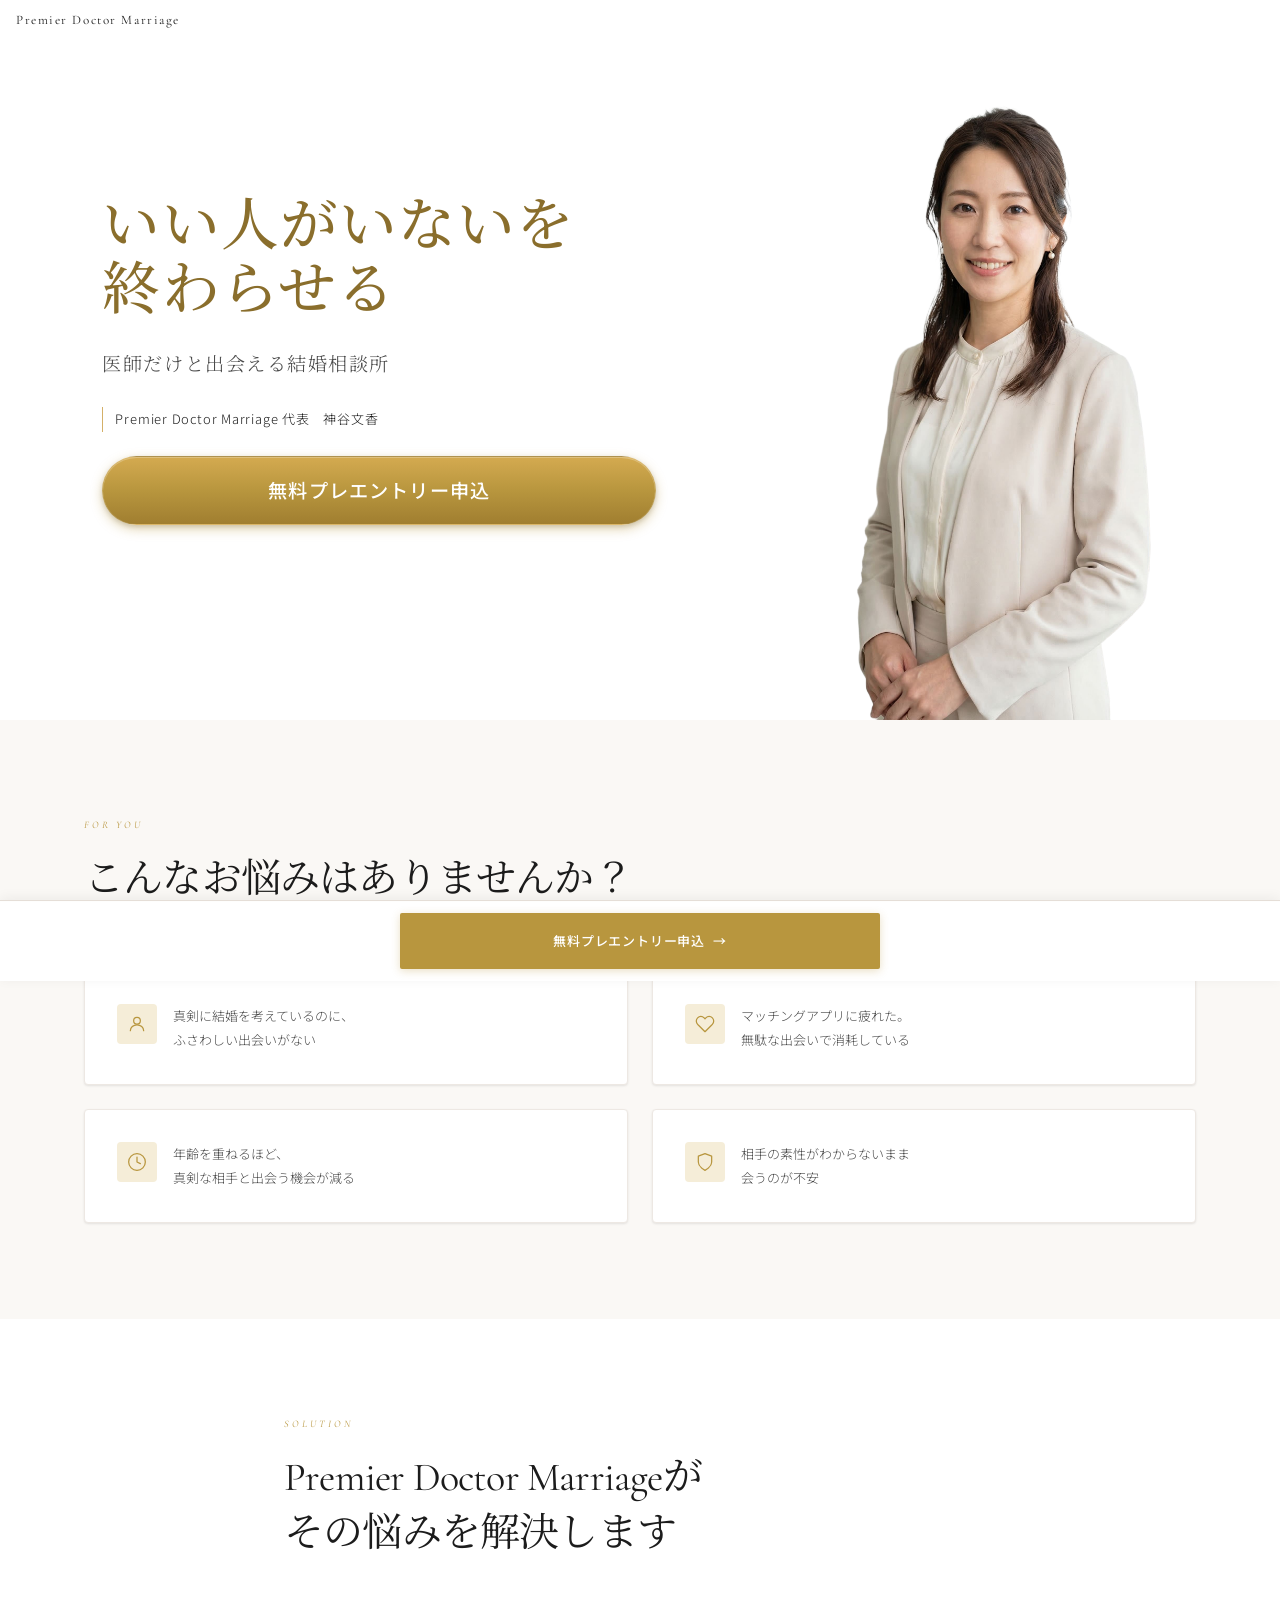
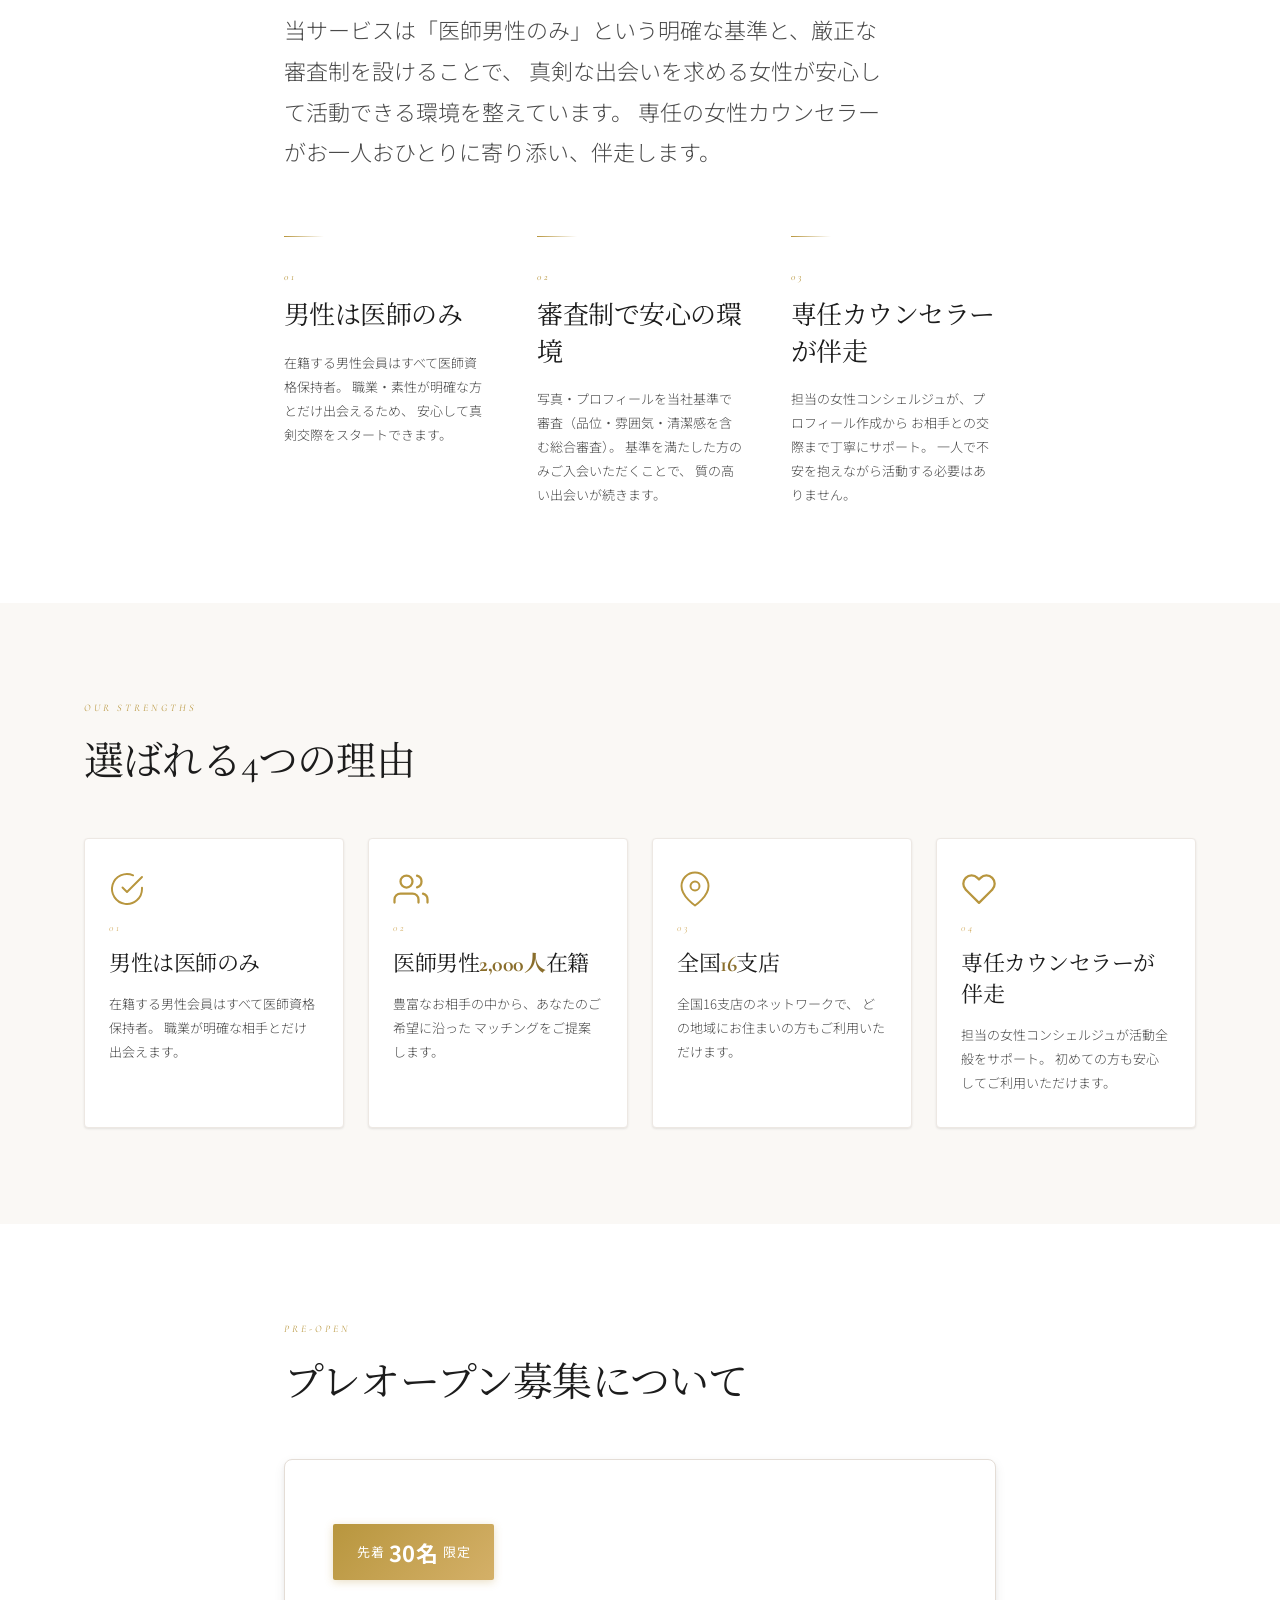
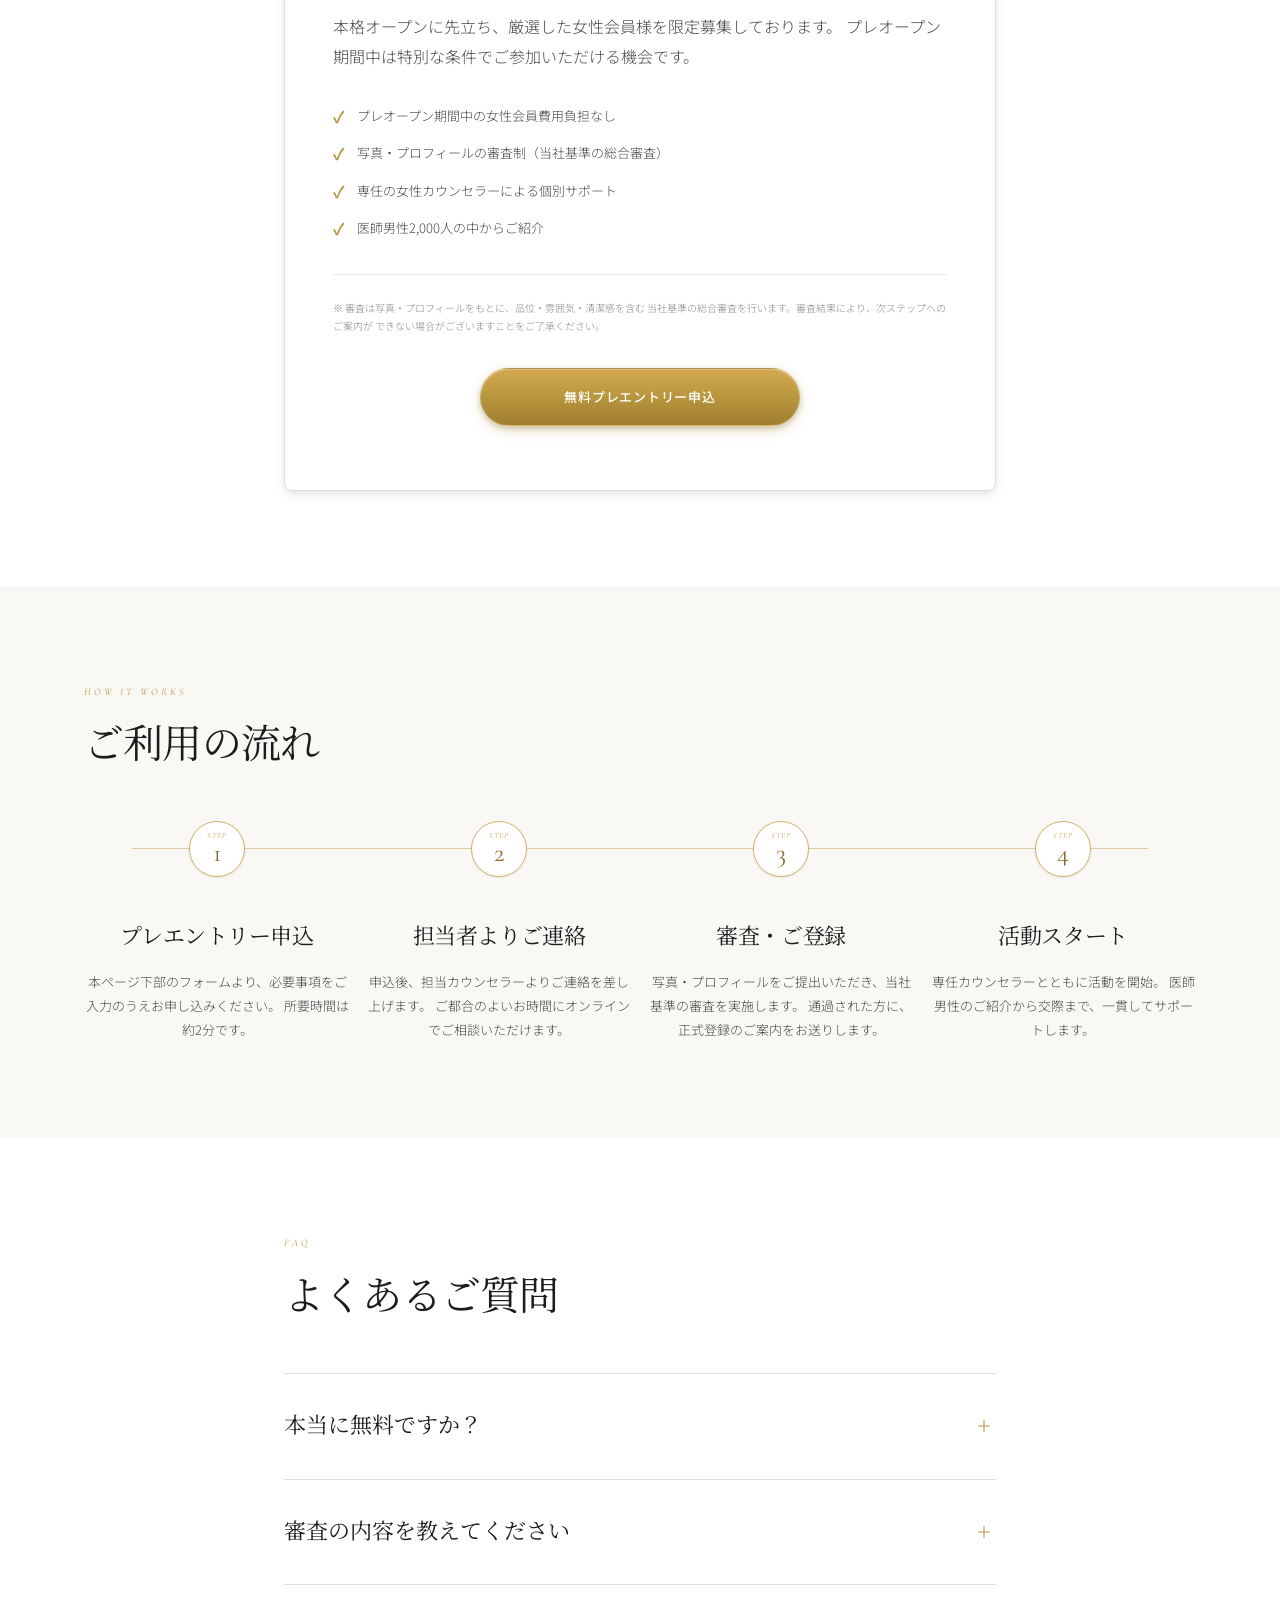
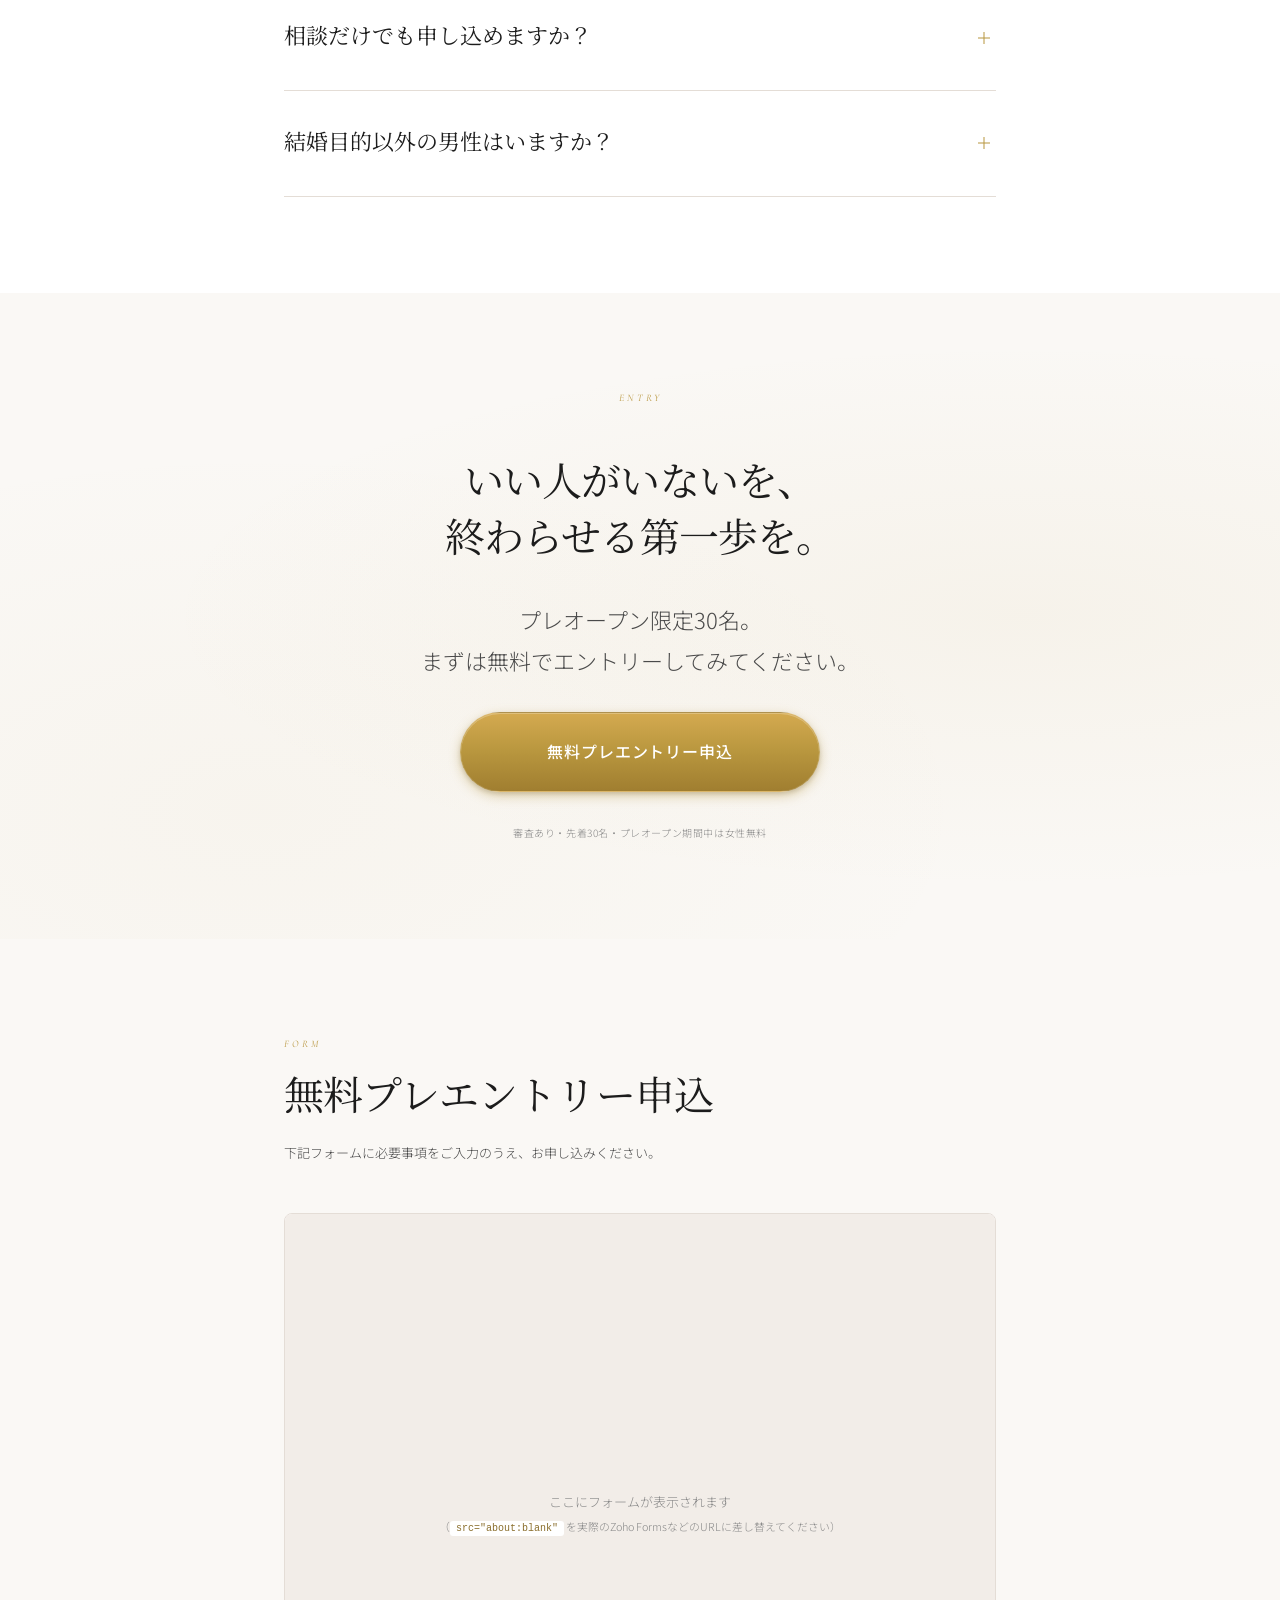
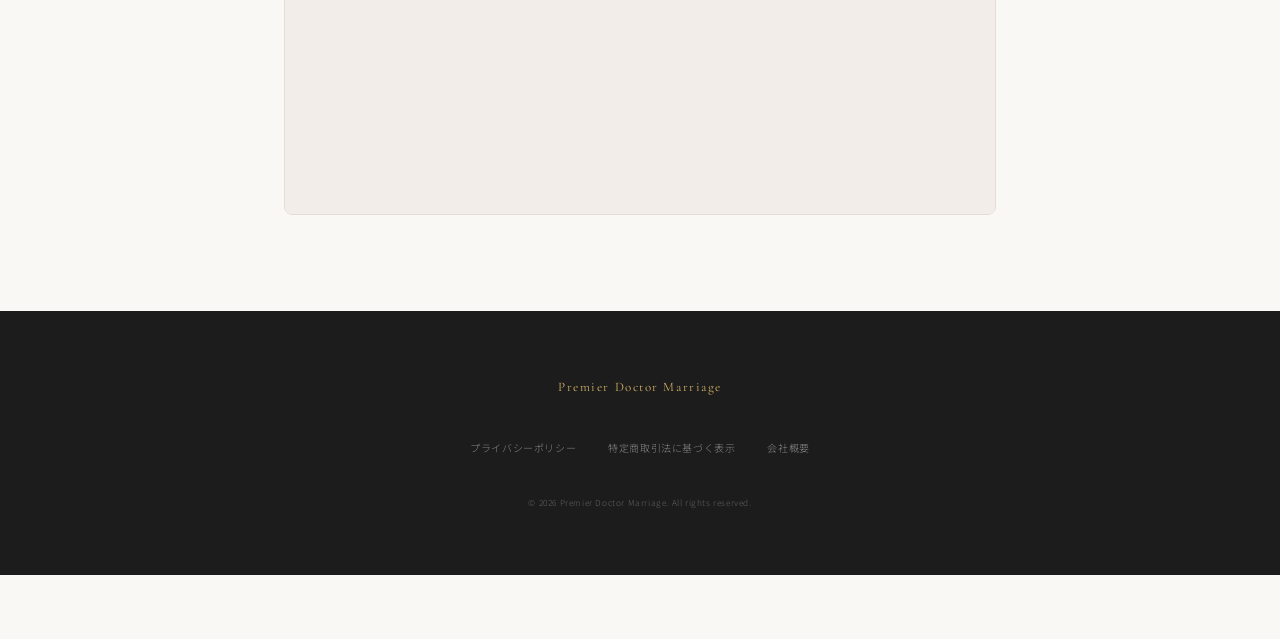
==== index.html @ 83707c7c "パターン1: FVモバイルファースト最適化済みデザイン - FV: 全画面写真+オーバーレイテキスト（スマホ1画面収まり） - 女性写真: 右寄せ60%配置 - 金バッジ画像: 左上絶対配置 - CT" ====
<!DOCTYPE html>
<html lang="ja">
<head>
  <meta charset="UTF-8">
  <meta name="viewport" content="width=device-width, initial-scale=1.0, viewport-fit=cover">

  <!-- ========================================
       SEO設定 ← タイトル・ディスクリプション修正箇所
       ======================================== -->
  <title>Premier Doctor Marriage｜医師だけと出会える結婚相談所 プレエントリー受付中</title>
  <meta name="description" content="医師男性2000人在籍。医師だけと出会える結婚相談所「Premier Doctor Marriage」プレオープン限定30名の女性プレエントリー受付中。専任女性カウンセラーが伴走。全国16支店対応。">
  <meta name="robots" content="index, follow">

  <!-- OGP設定 ← URLとOGP画像パスを本番環境に合わせて修正 -->
  <meta property="og:title" content="Premier Doctor Marriage｜医師だけと出会える結婚相談所">
  <meta property="og:description" content="医師男性2000人在籍。プレオープン限定30名の女性プレエントリー受付中。">
  <meta property="og:type" content="website">
  <meta property="og:image" content="assets/ogp.jpg">
  <!-- ↓ 本番URLに差し替え -->
  <meta property="og:url" content="https://example.com/">
  <meta property="og:site_name" content="Premier Doctor Marriage">
  <meta property="og:locale" content="ja_JP">
  <meta name="twitter:card" content="summary_large_image">

  <!-- ファビコン ← assets/favicon.ico に実ファイルを配置 -->
  <link rel="icon" href="assets/favicon.ico">

  <!-- Google Fonts（上品なセリフ＋読みやすいサンセリフ） -->
  <link rel="preconnect" href="https://fonts.googleapis.com">
  <link rel="preconnect" href="https://fonts.gstatic.com" crossorigin>
  <link href="https://fonts.googleapis.com/css2?family=Cormorant+Garamond:ital,wght@0,300;0,400;0,500;1,300;1,400&family=Noto+Sans+JP:wght@300;400;500&family=Noto+Serif+JP:wght@300;400;500&display=swap" rel="stylesheet">

  <link rel="stylesheet" href="styles.css">
</head>
<body>

  <!-- ========================================
       追従CTA（iOS セーフエリア対応）
       文言修正箇所：「無料プレエントリー申込」
       ======================================== -->
  <div class="sticky-cta" id="stickyCta" aria-hidden="true">
    <a href="#entry" class="sticky-cta__btn">
      無料プレエントリー申込
      <span class="sticky-cta__arrow" aria-hidden="true">→</span>
    </a>
  </div>


  <main id="main-content">

  <!-- ========================================
       1. FV（ファーストビュー）
       ishikon.net と同じ構造：全幅画像 + 絶対配置テキスト
       ======================================== -->
  <section class="fv" aria-label="ファーストビュー">

    <!-- ロゴ（FV左上・固定ヘッダー化しない）
         ロゴ画像がある場合は <img src="assets/logo.svg"> に差し替え -->
    <div class="fv__logo-wrap">
      <p class="fv__logo">Premier Doctor Marriage</p>
    </div>

    <!-- 全幅写真＋テキストオーバーレイ -->
    <figure class="fv__figure">

      <!-- 女性写真 ← assets/hero.png.png に配置済み
           object-position: center top で頭が切れないよう調整 -->
      <img
        src="assets/hero.png.png"
        alt="Premier Doctor Marriage代表 神谷文香"
        class="fv__photo"
        fetchpriority="high"
        loading="eager"
        width="1536"
        height="2752"
      >

      <!-- テキストオーバーレイ（右下配置・ishikon.net準拠）
           ← キャッチコピー・バッジ・代表名・CTAの修正箇所 -->
      <!-- 金バッジ（医師男性在籍数）— FV左上に配置 -->
      <div class="fv__badge-img-wrap">
        <img
          src="assets/goldbadge.png"
          alt="医師男性2000人在籍"
          class="fv__badge-img"
          width="200"
          height="200"
        >
      </div>

      <figcaption class="fv__caption">

        <!-- メインキャッチコピー（H1・ページに1つのみ）← 修正箇所 -->
        <h1 class="fv__headline">
          いい人がいないを<br>終わらせる
        </h1>

        <!-- サブコピー ← 修正箇所 -->
        <p class="fv__subhead">医師だけと出会える結婚相談所</p>

        <!-- 代表表記 ← 氏名・役職の修正箇所 -->
        <p class="fv__rep">
          Premier Doctor Marriage 代表&emsp;神谷文香
        </p>

        <!-- CTA ← テキスト修正箇所 -->
        <a href="#entry" class="btn btn--primary">
          無料プレエントリー申込
        </a>

      </figcaption>
    </figure>

    <!-- スクロールインジケーター -->
    <div class="fv__scroll-hint" aria-hidden="true">
      <span class="fv__scroll-line"></span>
      <span class="fv__scroll-label">scroll</span>
    </div>

  </section>


  <!-- ========================================
       2. お悩み共感
       ======================================== -->
  <section class="pain section" aria-labelledby="pain-title">
    <div class="container">

      <div class="section-label" aria-hidden="true">FOR YOU</div>
      <h2 class="section-title" id="pain-title">
        こんなお悩みは<br class="sp-br">ありませんか？
      </h2>

      <!-- お悩みリスト ← テキスト修正箇所 -->
      <ul class="pain__list" role="list">
        <li class="pain__item reveal-up">
          <span class="pain__icon" aria-hidden="true">
            <svg xmlns="http://www.w3.org/2000/svg" viewBox="0 0 24 24" fill="none" stroke="currentColor" stroke-width="1.5" stroke-linecap="round" stroke-linejoin="round"><circle cx="12" cy="8" r="4"/><path d="M4 20c0-4 3.6-7 8-7s8 3 8 7"/></svg>
          </span>
          <p class="pain__text">真剣に結婚を考えているのに、<br>ふさわしい出会いがない</p>
        </li>
        <li class="pain__item reveal-up" style="transition-delay:80ms">
          <span class="pain__icon" aria-hidden="true">
            <svg xmlns="http://www.w3.org/2000/svg" viewBox="0 0 24 24" fill="none" stroke="currentColor" stroke-width="1.5" stroke-linecap="round" stroke-linejoin="round"><path d="M20.84 4.61a5.5 5.5 0 0 0-7.78 0L12 5.67l-1.06-1.06a5.5 5.5 0 0 0-7.78 7.78l1.06 1.06L12 21.23l7.78-7.78 1.06-1.06a5.5 5.5 0 0 0 0-7.78z"/></svg>
          </span>
          <p class="pain__text">マッチングアプリに疲れた。<br>無駄な出会いで消耗している</p>
        </li>
        <li class="pain__item reveal-up" style="transition-delay:160ms">
          <span class="pain__icon" aria-hidden="true">
            <svg xmlns="http://www.w3.org/2000/svg" viewBox="0 0 24 24" fill="none" stroke="currentColor" stroke-width="1.5" stroke-linecap="round" stroke-linejoin="round"><circle cx="12" cy="12" r="10"/><polyline points="12 6 12 12 16 14"/></svg>
          </span>
          <p class="pain__text">年齢を重ねるほど、<br>真剣な相手と出会う機会が減る</p>
        </li>
        <li class="pain__item reveal-up" style="transition-delay:240ms">
          <span class="pain__icon" aria-hidden="true">
            <svg xmlns="http://www.w3.org/2000/svg" viewBox="0 0 24 24" fill="none" stroke="currentColor" stroke-width="1.5" stroke-linecap="round" stroke-linejoin="round"><path d="M12 22s8-4 8-10V5l-8-3-8 3v7c0 6 8 10 8 10z"/></svg>
          </span>
          <p class="pain__text">相手の素性がわからないまま<br>会うのが不安</p>
        </li>
      </ul>

    </div>
  </section>


  <!-- ========================================
       3. 解決（医師限定・審査制・専任で解決できる理由）
       ======================================== -->
  <section class="solution section section--white" aria-labelledby="solution-title">
    <div class="container container--narrow">

      <div class="section-label" aria-hidden="true">SOLUTION</div>
      <h2 class="section-title" id="solution-title">
        Premier Doctor Marriageが<br>その悩みを解決します
      </h2>
      <p class="section-lead">
        当サービスは「医師男性のみ」という明確な基準と、厳正な審査制を設けることで、
        真剣な出会いを求める女性が安心して活動できる環境を整えています。
        専任の女性カウンセラーがお一人おひとりに寄り添い、伴走します。
      </p>

      <!-- 解決ポイント3つ ← テキスト修正箇所 -->
      <div class="solution__points">

        <div class="solution__point reveal-up">
          <div class="solution__point-num" aria-hidden="true">01</div>
          <h3 class="solution__point-title">男性は医師のみ</h3>
          <p class="solution__point-body">
            在籍する男性会員はすべて医師資格保持者。
            職業・素性が明確な方とだけ出会えるため、
            安心して真剣交際をスタートできます。
          </p>
        </div>

        <div class="solution__point reveal-up" style="transition-delay:100ms">
          <div class="solution__point-num" aria-hidden="true">02</div>
          <h3 class="solution__point-title">審査制で安心の環境</h3>
          <p class="solution__point-body">
            写真・プロフィールを当社基準で審査（品位・雰囲気・清潔感を含む総合審査）。
            基準を満たした方のみご入会いただくことで、
            質の高い出会いが続きます。
          </p>
        </div>

        <div class="solution__point reveal-up" style="transition-delay:200ms">
          <div class="solution__point-num" aria-hidden="true">03</div>
          <h3 class="solution__point-title">専任カウンセラーが伴走</h3>
          <p class="solution__point-body">
            担当の女性コンシェルジュが、プロフィール作成から
            お相手との交際まで丁寧にサポート。
            一人で不安を抱えながら活動する必要はありません。
          </p>
        </div>

      </div>
    </div>
  </section>


  <!-- ========================================
       4. 強み（4つ）
       ======================================== -->
  <section class="strengths section" aria-labelledby="strengths-title">
    <div class="container">

      <div class="section-label" aria-hidden="true">OUR STRENGTHS</div>
      <h2 class="section-title" id="strengths-title">選ばれる4つの理由</h2>

      <!-- 強みカードグリッド ← 数値・テキスト修正箇所 -->
      <div class="strengths__grid stagger-group">

        <article class="strength-card stagger-child">
          <div class="strength-card__icon" aria-hidden="true">
            <svg xmlns="http://www.w3.org/2000/svg" viewBox="0 0 24 24" fill="none" stroke="currentColor" stroke-width="1.3" stroke-linecap="round" stroke-linejoin="round"><path d="M22 11.08V12a10 10 0 1 1-5.93-9.14"/><polyline points="22 4 12 14.01 9 11.01"/></svg>
          </div>
          <div class="strength-card__num" aria-hidden="true">01</div>
          <h3 class="strength-card__title">男性は医師のみ</h3>
          <p class="strength-card__body">
            在籍する男性会員はすべて医師資格保持者。
            職業が明確な相手とだけ出会えます。
          </p>
        </article>

        <article class="strength-card stagger-child">
          <div class="strength-card__icon" aria-hidden="true">
            <svg xmlns="http://www.w3.org/2000/svg" viewBox="0 0 24 24" fill="none" stroke="currentColor" stroke-width="1.5" stroke-linecap="round" stroke-linejoin="round"><path d="M17 21v-2a4 4 0 0 0-4-4H5a4 4 0 0 0-4 4v2"/><circle cx="9" cy="7" r="4"/><path d="M23 21v-2a4 4 0 0 0-3-3.87"/><path d="M16 3.13a4 4 0 0 1 0 7.75"/></svg>
          </div>
          <!-- ↓ 在籍数の修正箇所 -->
          <div class="strength-card__num" aria-hidden="true">02</div>
          <h3 class="strength-card__title">医師男性<strong>2,000人</strong>在籍</h3>
          <p class="strength-card__body">
            豊富なお相手の中から、あなたのご希望に沿った
            マッチングをご提案します。
          </p>
        </article>

        <article class="strength-card stagger-child">
          <div class="strength-card__icon" aria-hidden="true">
            <svg xmlns="http://www.w3.org/2000/svg" viewBox="0 0 24 24" fill="none" stroke="currentColor" stroke-width="1.3" stroke-linecap="round" stroke-linejoin="round"><path d="M21 10c0 7-9 13-9 13s-9-6-9-13a9 9 0 0 1 18 0z"/><circle cx="12" cy="10" r="3"/></svg>
          </div>
          <!-- ↓ 支店数の修正箇所 -->
          <div class="strength-card__num" aria-hidden="true">03</div>
          <h3 class="strength-card__title">全国<strong>16</strong>支店</h3>
          <p class="strength-card__body">
            全国16支店のネットワークで、
            どの地域にお住まいの方もご利用いただけます。
          </p>
        </article>

        <article class="strength-card stagger-child">
          <div class="strength-card__icon" aria-hidden="true">
            <svg xmlns="http://www.w3.org/2000/svg" viewBox="0 0 24 24" fill="none" stroke="currentColor" stroke-width="1.5" stroke-linecap="round" stroke-linejoin="round"><path d="M20.84 4.61a5.5 5.5 0 0 0-7.78 0L12 5.67l-1.06-1.06a5.5 5.5 0 0 0-7.78 7.78l1.06 1.06L12 21.23l7.78-7.78 1.06-1.06a5.5 5.5 0 0 0 0-7.78z"/></svg>
          </div>
          <div class="strength-card__num" aria-hidden="true">04</div>
          <h3 class="strength-card__title">専任カウンセラーが伴走</h3>
          <p class="strength-card__body">
            担当の女性コンシェルジュが活動全般をサポート。
            初めての方も安心してご利用いただけます。
          </p>
        </article>

      </div>
    </div>
  </section>


  <!-- ========================================
       5. プレオープン募集
       ======================================== -->
  <section class="preopen section section--white" aria-labelledby="preopen-title">
    <div class="container container--narrow">

      <div class="section-label" aria-hidden="true">PRE-OPEN</div>
      <h2 class="section-title" id="preopen-title">
        プレオープン募集について
      </h2>

      <!-- 募集カード ← 定員・審査説明の修正箇所 -->
      <div class="preopen__card">

        <div class="preopen__badge" aria-label="先着30名限定">
          先着 <strong>30名</strong> 限定
        </div>

        <p class="preopen__lead">
          本格オープンに先立ち、厳選した女性会員様を限定募集しております。
          プレオープン期間中は特別な条件でご参加いただける機会です。
        </p>

        <ul class="preopen__points" role="list">
          <li class="preopen__point">
            <span class="preopen__check" aria-hidden="true">✓</span>
            <span>プレオープン期間中の女性会員費用負担なし</span>
          </li>
          <li class="preopen__point">
            <span class="preopen__check" aria-hidden="true">✓</span>
            <span>写真・プロフィールの審査制（当社基準の総合審査）</span>
          </li>
          <li class="preopen__point">
            <span class="preopen__check" aria-hidden="true">✓</span>
            <span>専任の女性カウンセラーによる個別サポート</span>
          </li>
          <li class="preopen__point">
            <span class="preopen__check" aria-hidden="true">✓</span>
            <span>医師男性2,000人の中からご紹介</span>
          </li>
        </ul>

        <p class="preopen__note">
          ※ 審査は写真・プロフィールをもとに、品位・雰囲気・清潔感を含む
          当社基準の総合審査を行います。審査結果により、次ステップへのご案内が
          できない場合がございますことをご了承ください。
        </p>

        <!-- CTA ← CTAテキスト修正箇所 -->
        <a href="#entry" class="btn btn--primary btn--center">
          無料プレエントリー申込
        </a>

      </div>
    </div>
  </section>


  <!-- ========================================
       6. ご利用の流れ
       ======================================== -->
  <section class="flow section" aria-labelledby="flow-title">
    <div class="container">

      <div class="section-label" aria-hidden="true">HOW IT WORKS</div>
      <h2 class="section-title" id="flow-title">ご利用の流れ</h2>

      <!-- ステップリスト ← ステップ内容の修正箇所 -->
      <ol class="flow__list" role="list">

        <li class="flow__step reveal-up">
          <div class="flow__step-num" aria-label="ステップ1">
            <span aria-hidden="true">STEP</span>
            <strong>1</strong>
          </div>
          <div class="flow__step-body">
            <h3 class="flow__step-title">プレエントリー申込</h3>
            <p class="flow__step-text">
              本ページ下部のフォームより、必要事項をご入力のうえお申し込みください。
              所要時間は約2分です。
            </p>
          </div>
        </li>

        <li class="flow__step reveal-up" style="transition-delay:80ms">
          <div class="flow__step-num" aria-label="ステップ2">
            <span aria-hidden="true">STEP</span>
            <strong>2</strong>
          </div>
          <div class="flow__step-body">
            <h3 class="flow__step-title">担当者よりご連絡</h3>
            <p class="flow__step-text">
              申込後、担当カウンセラーよりご連絡を差し上げます。
              ご都合のよいお時間にオンラインでご相談いただけます。
            </p>
          </div>
        </li>

        <li class="flow__step reveal-up" style="transition-delay:160ms">
          <div class="flow__step-num" aria-label="ステップ3">
            <span aria-hidden="true">STEP</span>
            <strong>3</strong>
          </div>
          <div class="flow__step-body">
            <h3 class="flow__step-title">審査・ご登録</h3>
            <p class="flow__step-text">
              写真・プロフィールをご提出いただき、当社基準の審査を実施します。
              通過された方に、正式登録のご案内をお送りします。
            </p>
          </div>
        </li>

        <li class="flow__step reveal-up" style="transition-delay:240ms">
          <div class="flow__step-num" aria-label="ステップ4">
            <span aria-hidden="true">STEP</span>
            <strong>4</strong>
          </div>
          <div class="flow__step-body">
            <h3 class="flow__step-title">活動スタート</h3>
            <p class="flow__step-text">
              専任カウンセラーとともに活動を開始。
              医師男性のご紹介から交際まで、一貫してサポートします。
            </p>
          </div>
        </li>

      </ol>
    </div>
  </section>


  <!-- ========================================
       7. Q&A（details/summary で JS 不要）
       ======================================== -->
  <section class="faq section section--white" aria-labelledby="faq-title">
    <div class="container container--narrow">

      <div class="section-label" aria-hidden="true">FAQ</div>
      <h2 class="section-title" id="faq-title">よくあるご質問</h2>

      <!-- FAQ アコーディオン ← 質問・回答の修正箇所 -->
      <div class="faq__list" role="list">

        <details class="faq__item" role="listitem">
          <summary class="faq__question">
            <span>本当に無料ですか？</span>
            <span class="faq__icon" aria-hidden="true"></span>
          </summary>
          <div class="faq__answer">
            <p>
              プレオープン期間中は、女性会員様の費用負担はございません。
              安心してプレエントリーをお申し込みください。
              ※ 本格オープン後の費用については、登録時に改めてご案内いたします。
            </p>
          </div>
        </details>

        <details class="faq__item" role="listitem">
          <summary class="faq__question">
            <span>審査の内容を教えてください</span>
            <span class="faq__icon" aria-hidden="true"></span>
          </summary>
          <div class="faq__answer">
            <p>
              写真・プロフィールをご提出いただき、品位・雰囲気・清潔感を含む
              当社独自の総合基準にて審査を行います。
              審査通過の方には、次ステップ（正式登録）のご案内をお送りします。
              結果については個別にご連絡いたします。
            </p>
          </div>
        </details>

        <details class="faq__item" role="listitem">
          <summary class="faq__question">
            <span>相談だけでも申し込めますか？</span>
            <span class="faq__icon" aria-hidden="true"></span>
          </summary>
          <div class="faq__answer">
            <p>
              はい、もちろんです。まずはお気軽にプレエントリーフォームよりお問い合わせください。
              担当カウンセラーが丁寧にご説明いたします。
              ご入会を強制することは一切ありません。
            </p>
          </div>
        </details>

        <details class="faq__item" role="listitem">
          <summary class="faq__question">
            <span>結婚目的以外の男性はいますか？</span>
            <span class="faq__icon" aria-hidden="true"></span>
          </summary>
          <div class="faq__answer">
            <p>
              ご入会時に結婚の意思確認を行っております。
              また当社の利用規約に反する行動が確認された場合は、
              速やかに適切な対応を行う体制を整えております。
              安心してご利用いただける環境づくりを最優先にしております。
            </p>
          </div>
        </details>

      </div>
    </div>
  </section>


  <!-- ========================================
       8. CTA セクション（フォーム直前）
       ======================================== -->
  <section class="cta-section section" aria-labelledby="cta-title">
    <div class="container container--narrow">
      <div class="cta-section__inner">

        <div class="section-label" aria-hidden="true">ENTRY</div>
        <h2 class="section-title cta-section__title" id="cta-title">
          いい人がいないを、<br>終わらせる第一歩を。
        </h2>
        <!-- ↓ ミクロコピー修正箇所 -->
        <p class="cta-section__body">
          プレオープン限定30名。<br>
          まずは無料でエントリーしてみてください。
        </p>

        <!-- CTA ← CTAテキスト修正箇所 -->
        <a href="#entry" class="btn btn--primary btn--large">
          無料プレエントリー申込
        </a>

        <p class="cta-section__note">審査あり・先着30名・プレオープン期間中は女性無料</p>

      </div>
    </div>
  </section>


  <!-- ========================================
       9. フォームセクション（#entry）
       iframe埋め込み枠 ← フォームURLを差し替え
       ======================================== -->
  <section id="entry" class="form-section section section--cream" aria-labelledby="form-title">
    <div class="container container--narrow">

      <div class="section-label" aria-hidden="true">FORM</div>
      <h2 class="section-title" id="form-title">無料プレエントリー申込</h2>
      <p class="form-section__lead">
        下記フォームに必要事項をご入力のうえ、お申し込みください。
      </p>

      <!-- ↓ フォームiframe埋め込み枠
           src を Zoho Forms 等の実際のiframe URLに差し替え
           例: src="https://forms.zohopublic.com/xxx/form/xxx/formperma/xxx"
           height はフォームの内容に応じて調整 -->
      <div class="form-section__iframe-wrap">
        <iframe
          src="about:blank"
          title="プレエントリーフォーム"
          class="form-section__iframe"
          width="100%"
          height="600"
          frameborder="0"
          loading="lazy"
          aria-label="プレエントリー申込フォーム"
        >
          <p>フォームを表示できません。<a href="TBD" target="_blank" rel="noopener">こちら</a>からお申し込みください。</p>
        </iframe>

        <!-- ↓ フォームURL設定前のプレースホルダー。iframe差し替え後に削除 -->
        <div class="form-placeholder" aria-hidden="true">
          <p class="form-placeholder__text">
            ここにフォームが表示されます<br>
            <small>（<code>src="about:blank"</code> を実際のZoho FormsなどのURLに差し替えてください）</small>
          </p>
        </div>
      </div>

    </div>
  </section>


  <!-- ========================================
       10. フッター（リンク3つのみ）
       ← URLはプレースホルダー、本番環境に合わせて差し替え
       ======================================== -->
  <footer class="footer" role="contentinfo">
    <div class="container">

      <p class="footer__logo">Premier Doctor Marriage</p>

      <nav class="footer__nav" aria-label="フッターナビゲーション">
        <ul class="footer__nav-list" role="list">
          <!-- ↓ 各URLを本番URLに差し替え -->
          <li><a href="/privacy" class="footer__link">プライバシーポリシー</a></li>
          <li><a href="/tokushoho" class="footer__link">特定商取引法に基づく表示</a></li>
          <li><a href="/company" class="footer__link">会社概要</a></li>
        </ul>
      </nav>

      <p class="footer__copy">
        <small>&copy; <span id="currentYear"></span> Premier Doctor Marriage. All rights reserved.</small>
      </p>

    </div>
  </footer>


  </main><!-- /#main-content -->

  <script src="script.js"></script>
</body>
</html>
---- styles.css ----
/* ================================================================
   Premier Doctor Marriage — スタイルシート
   デザイン方針: 白基調・上品なセリフ見出し・ゴールドアクセント
   ベース参考: ishikon.net トンマナ

   修正・カスタマイズ箇所は各セクションのコメントを参照
   ================================================================ */

/* ----------------------------------------------------------------
   1. デザイントークン（色・余白・タイポ・シャドウ）
   ---------------------------------------------------------------- */
:root {
  /* カラー ← ブランドカラー修正箇所 */
  --color-white:       #ffffff;
  --color-cream:       #FAF8F5;
  --color-warm-gray:   #F2EDE8;
  --color-border:      #E4DDD6;
  --color-border-light:#EDE8E3;
  --color-text:        #1C1C1C;
  --color-text-mid:    #4A4A4A;
  --color-text-light:  #888888;
  --color-gold:        #B8963E;
  --color-gold-light:  #D4B068;
  --color-gold-pale:   #F5EDD8;
  --color-gold-dark:   #8A6E2C;

  /* セマンティックエイリアス */
  --bg-page:           var(--color-cream);
  --bg-white:          var(--color-white);
  --bg-section-alt:    var(--color-warm-gray);
  --text-primary:      var(--color-text);
  --text-secondary:    var(--color-text-mid);
  --text-muted:        var(--color-text-light);
  --accent:            var(--color-gold);
  --accent-light:      var(--color-gold-light);
  --accent-pale:       var(--color-gold-pale);

  /* 8ptグリッドスペーシング */
  --space-1:  4px;
  --space-2:  8px;
  --space-3:  12px;
  --space-4:  16px;
  --space-5:  24px;
  --space-6:  32px;
  --space-7:  48px;
  --space-8:  64px;
  --space-9:  96px;
  --space-10: 128px;

  /* タイポグラフィ */
  --font-serif: 'Cormorant Garamond', 'Noto Serif JP', 'Hiragino Mincho ProN', Georgia, serif;
  --font-sans:  'Noto Sans JP', 'Hiragino Sans', 'Hiragino Kaku Gothic ProN', sans-serif;

  /* フォントサイズ（モジュラースケール 1.250 基調） */
  --text-xs:   0.625rem;   /* 10px */
  --text-sm:   0.8125rem;  /* 13px */
  --text-base: 1rem;       /* 16px */
  --text-md:   clamp(1.125rem, 0.8vw + 0.9rem, 1.375rem);
  --text-lg:   clamp(1.25rem,  1.2vw + 1rem,   1.625rem);
  --text-xl:   clamp(1.5rem,   1.8vw + 1.1rem, 2rem);
  --text-2xl:  clamp(1.875rem, 2.5vw + 1.2rem, 2.5rem);
  --text-3xl:  clamp(2.25rem,  3.5vw + 1.3rem, 3.25rem);

  /* 行高 */
  --leading-tight:   1.2;
  --leading-snug:    1.4;
  --leading-normal:  1.65;
  --leading-relaxed: 1.85;

  /* 字間 */
  --tracking-tight:   -0.02em;
  --tracking-normal:  0em;
  --tracking-wide:    0.06em;
  --tracking-wider:   0.12em;
  --tracking-widest:  0.3em;

  /* シャドウ */
  --shadow-sm: 0 1px 3px rgba(0,0,0,0.06), 0 1px 2px rgba(0,0,0,0.04);
  --shadow-md: 0 4px 12px rgba(0,0,0,0.07), 0 2px 4px rgba(0,0,0,0.04);
  --shadow-lg: 0 8px 32px rgba(0,0,0,0.09), 0 4px 8px rgba(0,0,0,0.05);

  /* 角丸 */
  --radius-sm: 2px;
  --radius-md: 4px;
  --radius-lg: 8px;
  --radius-xl: 16px;

  /* トランジション */
  --ease-out:    cubic-bezier(0.0, 0.0, 0.2, 1);
  --ease-in-out: cubic-bezier(0.4, 0.0, 0.2, 1);
  --dur-fast:    150ms;
  --dur-normal:  250ms;
  --dur-slow:    400ms;
  --dur-slower:  600ms;

  /* コンテナ幅 */
  --container-max:    1160px;
  --container-narrow: 760px;
  --container-px:     24px;
}

/* ----------------------------------------------------------------
   2. リセット・ベース
   ---------------------------------------------------------------- */
*, *::before, *::after {
  box-sizing: border-box;
  margin: 0;
  padding: 0;
}

/* アニメーション軽減設定（アクセシビリティ対応） */
@media (prefers-reduced-motion: reduce) {
  *, *::before, *::after {
    animation-duration: 0.01ms !important;
    animation-iteration-count: 1 !important;
    transition-duration: 0.01ms !important;
  }
  .reveal-up, .stagger-child {
    opacity: 1 !important;
    transform: none !important;
  }
}

html {
  scroll-behavior: smooth;
  -webkit-text-size-adjust: 100%;
  font-size: 16px;
}

body {
  font-family: var(--font-sans);
  font-weight: 300;
  color: var(--text-primary);
  background-color: var(--bg-page);
  line-height: var(--leading-relaxed);
  -webkit-font-smoothing: antialiased;
  -moz-osx-font-smoothing: grayscale;
  /* 追従CTAの高さ分 bottom padding を確保 */
  padding-bottom: calc(64px + env(safe-area-inset-bottom, 0px));
}

img {
  display: block;
  max-width: 100%;
  height: auto;
}

a {
  color: inherit;
  text-decoration: none;
}

ul, ol {
  list-style: none;
}

/* ----------------------------------------------------------------
   3. 共通レイアウト
   ---------------------------------------------------------------- */

/* コンテナ */
.container {
  width: 100%;
  max-width: var(--container-max);
  margin-inline: auto;
  padding-inline: var(--container-px);
}

.container--narrow {
  max-width: var(--container-narrow);
}

/* セクション共通 — モバイルファースト */
.section {
  padding-block: var(--space-7);
}

@media (min-width: 768px) {
  .section {
    padding-block: var(--space-9);
  }
}

.section--white {
  background-color: var(--bg-white);
}

.section--cream {
  background-color: var(--color-cream);
}

/* スマホのみ表示の改行 */
.sp-br {
  display: none;
}
@media (max-width: 599px) {
  .sp-br {
    display: block;
  }
}

/* ----------------------------------------------------------------
   4. セクション見出し共通スタイル
   ---------------------------------------------------------------- */

/* セクションラベル（英字キャプション）*/
.section-label {
  display: block;
  font-family: var(--font-serif);
  font-size: var(--text-xs);
  font-weight: 400;
  letter-spacing: var(--tracking-widest);
  text-transform: uppercase;
  color: var(--accent);
  margin-bottom: var(--space-4);
  font-style: italic;
}

/* セクションタイトル（H2） */
.section-title {
  font-family: var(--font-serif);
  font-size: var(--text-xl);
  font-weight: 400;
  line-height: var(--leading-snug);
  letter-spacing: var(--tracking-tight);
  color: var(--text-primary);
  margin-bottom: var(--space-6);
  text-wrap: balance;
}

@media (min-width: 768px) {
  .section-title {
    font-size: var(--text-2xl);
    margin-bottom: var(--space-7);
  }
}

/* セクションリード文 */
.section-lead {
  font-size: var(--text-md);
  line-height: var(--leading-relaxed);
  color: var(--text-secondary);
  margin-bottom: var(--space-8);
  max-width: 600px;
}

/* ----------------------------------------------------------------
   5. ボタン
   ---------------------------------------------------------------- */
.btn {
  display: inline-flex;
  align-items: center;
  justify-content: center;
  gap: var(--space-2);
  font-family: var(--font-sans);
  font-size: var(--text-sm);
  font-weight: 500;
  letter-spacing: var(--tracking-wide);
  text-align: center;
  cursor: pointer;
  border: none;
  outline: none;
  transition:
    background-color var(--dur-normal) var(--ease-out),
    box-shadow var(--dur-normal) var(--ease-out),
    transform var(--dur-fast) var(--ease-out);
  -webkit-tap-highlight-color: transparent;
  text-decoration: none;
}

/* プライマリーCTA ← CTAカラー修正箇所 */
.btn--primary {
  background: linear-gradient(180deg, #d4aa50 0%, #b8963e 50%, #a07e30 100%);
  color: var(--color-white);
  padding: var(--space-4) var(--space-6);
  border-radius: 50px;
  box-shadow:
    0 4px 12px rgba(184, 150, 62, 0.40),
    0 2px 4px rgba(0,0,0,0.15),
    inset 0 1px 0 rgba(255,255,255,0.25);
  min-height: 48px;
  width: 100%;
  max-width: 320px;
  border: 1px solid rgba(255,255,255,0.15);
  position: relative;
}

.btn--primary:hover {
  background: linear-gradient(180deg, #ddb85c 0%, #d4aa50 50%, #b8963e 100%);
  box-shadow:
    0 6px 20px rgba(184, 150, 62, 0.50),
    0 2px 6px rgba(0,0,0,0.18),
    inset 0 1px 0 rgba(255,255,255,0.3);
  transform: translateY(-2px);
}

.btn--primary:focus-visible {
  outline: 3px solid var(--color-gold);
  outline-offset: 3px;
}

.btn--primary:active {
  transform: translateY(1px);
  background: linear-gradient(180deg, #a07e30 0%, #b8963e 100%);
  box-shadow:
    0 1px 4px rgba(184, 150, 62, 0.30),
    inset 0 2px 4px rgba(0,0,0,0.15);
}

.btn--large {
  font-size: var(--text-base);
  padding: var(--space-5) var(--space-7);
  min-height: 56px;
  max-width: 360px;
}

.btn--center {
  display: flex;
  margin-inline: auto;
}

/* ----------------------------------------------------------------
   6. 追従CTA（sticky）
   ---------------------------------------------------------------- */
.sticky-cta {
  position: fixed;
  bottom: 0;
  left: 0;
  right: 0;
  z-index: 200;
  background-color: var(--bg-white);
  border-top: 1px solid var(--color-border);
  padding: var(--space-3) var(--container-px);
  /* iOS セーフエリア対応 */
  padding-bottom: calc(var(--space-3) + env(safe-area-inset-bottom, 0px));
  box-shadow: 0 -2px 12px rgba(0,0,0,0.06);
  /* 初期状態: FVの間は非表示 */
  transform: translateY(100%);
  transition: transform var(--dur-normal) var(--ease-out);
}

/* JS でクラスを付与して表示 */
.sticky-cta.is-visible {
  transform: translateY(0);
}

.sticky-cta__btn {
  display: flex;
  align-items: center;
  justify-content: center;
  gap: var(--space-2);
  width: 100%;
  max-width: 480px;
  margin-inline: auto;
  background-color: var(--color-gold);
  color: var(--color-white);
  font-family: var(--font-sans);
  font-size: var(--text-sm);
  font-weight: 500;
  letter-spacing: var(--tracking-wide);
  padding: var(--space-4) var(--space-5);
  border-radius: var(--radius-sm);
  min-height: 48px;
  box-shadow: 0 2px 8px rgba(184, 150, 62, 0.30);
  transition:
    background-color var(--dur-fast) var(--ease-out),
    box-shadow var(--dur-fast) var(--ease-out);
}

.sticky-cta__btn:hover {
  background-color: var(--color-gold-light);
}

.sticky-cta__btn:focus-visible {
  outline: 3px solid var(--color-gold);
  outline-offset: 2px;
}

.sticky-cta__arrow {
  font-size: 1em;
  line-height: 1;
}

/* ----------------------------------------------------------------
   7. FV（ファーストビュー）
   ishikon.net準拠: 全幅画像 + 絶対配置テキスト（右下）
   ---------------------------------------------------------------- */

/* FVセクション全体 — モバイルファースト: 1画面に収める */
.fv {
  position: relative;
  background-color: var(--bg-white);
  margin: 0;
  /* スマホ: ビューポート全体を使う */
  height: 100svh;
  min-height: 580px;
  overflow: hidden;
}

/* ロゴ（画像の上に絶対配置） */
.fv__logo-wrap {
  position: absolute;
  top: 0;
  left: 0;
  z-index: 10;
  padding: var(--space-2) var(--space-4);
}

.fv__logo {
  font-family: var(--font-serif);
  font-size: 0.6875rem;
  font-weight: 400;
  letter-spacing: var(--tracking-wider);
  color: var(--color-white);
  text-shadow: 0 1px 8px rgba(0,0,0,0.5);
}

/* ----------------------------------------------------------------
   FV figure: モバイル = 全画面写真 + オーバーレイテキスト
              デスクトップ = 左テキスト + 右写真の2カラム
   ---------------------------------------------------------------- */

.fv__figure {
  margin: 0;
  position: relative;
  width: 100%;
  height: 100%;
}

/* ---- 写真: モバイルは右寄せ・やや小さめ ---- */
.fv__photo {
  display: block;
  position: absolute;
  top: 0;
  right: -3%;
  width: 60%;
  height: 100%;
  object-fit: cover;
  object-position: center top;
}

/* ---- テキスト: モバイルは写真の上にオーバーレイ ---- */
.fv__caption {
  position: absolute;
  bottom: 0;
  left: 0;
  right: 0;
  z-index: 5;

  display: flex;
  flex-direction: column;
  align-items: flex-start;
  text-align: left;

  padding: var(--space-5) var(--space-5) var(--space-5);
  gap: var(--space-2);

  /* 下部グラデーション（テキスト可読性確保） */
  background: linear-gradient(
    to top,
    rgba(0,0,0,0.6) 0%,
    rgba(0,0,0,0.4) 40%,
    rgba(0,0,0,0.1) 80%,
    transparent 100%
  );
}

/* ---- デスクトップ: 左テキスト + 右写真の2カラム ---- */
@media (min-width: 768px) {
  .fv {
    height: 80vh;
    min-height: 600px;
  }

  .fv__logo {
    font-size: var(--text-sm);
    color: var(--color-text);
    text-shadow: 0 0 12px rgba(255,255,255,0.8);
  }

  .fv__figure {
    display: flex;
    flex-direction: row;
    align-items: stretch;
  }

  .fv__photo {
    position: static;
    order: 2;
    flex: 0 0 45%;
    width: 45%;
    object-fit: contain;
    object-position: center bottom;
  }

  .fv__caption {
    position: static;
    order: 1;
    flex: 0 0 55%;
    align-items: flex-start;
    text-align: left;
    justify-content: center;
    padding: var(--space-10) var(--space-7) var(--space-10) 8%;
    gap: var(--space-5);
    background: none;
  }
}

/* 金バッジ（画像版）— モバイル: FV左上（顔横）に絶対配置 */
.fv__badge-img-wrap {
  position: absolute;
  top: 33%;
  left: var(--space-4);
  z-index: 10;
}

.fv__badge-img {
  width: 202px;
  height: 202px;
  object-fit: contain;
  filter: drop-shadow(0 4px 12px rgba(0,0,0,0.3));
}

@media (min-width: 768px) {
  .fv__badge-img-wrap {
    position: static;
  }

  .fv__badge-img {
    width: 276px;
    height: 276px;
  }
}

/* メインキャッチコピー — モバイル: 横幅いっぱい・強い存在感 */
.fv__headline {
  font-family: var(--font-serif);
  font-size: clamp(2.63rem, 10.8vw, 3.59rem);
  font-weight: 500;
  line-height: 1.12;
  letter-spacing: 0.02em;
  color: var(--color-white);
  margin: 0;
  width: 100%;
  /* 多重シャドウ + 縁取りで可読性を最大化 */
  text-shadow:
    0 0 6px rgba(0,0,0,0.7),
    0 2px 12px rgba(0,0,0,0.5),
    0 4px 24px rgba(0,0,0,0.3);
  -webkit-text-stroke: 0.5px rgba(0,0,0,0.15);
  paint-order: stroke fill;
}

@media (min-width: 768px) {
  .fv__headline {
    font-size: clamp(2.6rem, 4.5vw, 4.2rem);
    color: var(--color-gold-dark);
    text-shadow: none;
    -webkit-text-stroke: 0;
    width: auto;
  }
}

/* サブコピー — キャッチに合わせて大きく */
.fv__subhead {
  font-family: var(--font-serif);
  font-size: clamp(1.35rem, 5.4vw, 1.69rem);
  font-weight: 300;
  color: rgba(255,255,255,0.92);
  letter-spacing: 0.08em;
  text-shadow: 0 1px 8px rgba(0,0,0,0.4);
}

@media (min-width: 768px) {
  .fv__subhead {
    font-size: clamp(1rem, 1.5vw, 1.3rem);
    color: var(--color-text-mid);
    text-shadow: none;
  }
}

/* 代表表記 */
.fv__rep {
  font-family: var(--font-sans);
  font-size: 0.6875rem;
  font-weight: 300;
  color: rgba(255,255,255,0.75);
  letter-spacing: var(--tracking-wide);
  padding-left: var(--space-3);
  border-left: 1px solid rgba(255,255,255,0.4);
}

@media (min-width: 768px) {
  .fv__rep {
    font-size: var(--text-sm);
    color: var(--color-text-muted);
    border-left-color: var(--color-gold-light);
  }
}

/* FV内のCTAボタン */
.fv__caption .btn--primary {
  font-size: 1.2rem;
  padding: var(--space-4) var(--space-5);
  min-height: 52px;
  max-width: 100%;
}

/* FV スクロールインジケーター */
.fv__scroll-hint {
  position: absolute;
  bottom: var(--space-3);
  left: 50%;
  transform: translateX(-50%);
  z-index: 10;
  display: flex;
  flex-direction: column;
  align-items: center;
  gap: var(--space-1);
}

@media (min-width: 768px) {
  .fv__scroll-hint {
    position: static;
    transform: none;
    padding: var(--space-4) var(--container-px) var(--space-5);
  }
}

.fv__scroll-line {
  display: block;
  width: 1px;
  height: 32px;
  background: linear-gradient(to bottom, rgba(255,255,255,0.7), transparent);
  animation: scrollLineDrop 1.8s var(--ease-out) infinite;
  transform-origin: top;
}

@media (min-width: 768px) {
  .fv__scroll-line {
    height: 48px;
    background: linear-gradient(to bottom, var(--color-gold-light), transparent);
  }
}

@keyframes scrollLineDrop {
  0%   { transform: scaleY(0); opacity: 1; }
  60%  { transform: scaleY(1); opacity: 1; }
  100% { transform: scaleY(1); opacity: 0; }
}

@media (prefers-reduced-motion: reduce) {
  .fv__scroll-line {
    animation: none;
    opacity: 0.5;
  }
}

.fv__scroll-label {
  font-family: var(--font-serif);
  font-size: 8px;
  font-style: italic;
  letter-spacing: var(--tracking-widest);
  text-transform: lowercase;
  color: rgba(255,255,255,0.6);
}

@media (min-width: 768px) {
  .fv__scroll-label {
    font-size: 9px;
    color: var(--color-gold-light);
  }
}

/* ----------------------------------------------------------------
   8. お悩み共感セクション
   ---------------------------------------------------------------- */
.pain {
  background-color: var(--bg-page);
}

.pain .section-title {
  margin-bottom: var(--space-8);
}

/* お悩みリスト（モバイル: 縦1列、PC: 2列） */
.pain__list {
  display: grid;
  grid-template-columns: 1fr;
  gap: var(--space-5);
}

@media (min-width: 600px) {
  .pain__list {
    grid-template-columns: repeat(2, 1fr);
  }
}

/* お悩みアイテム */
.pain__item {
  display: flex;
  align-items: flex-start;
  gap: var(--space-3);
  background-color: var(--bg-white);
  padding: var(--space-4) var(--space-5);
  border-radius: var(--radius-md);
  box-shadow: var(--shadow-sm);
  border: 1px solid var(--color-border-light);
}

@media (min-width: 768px) {
  .pain__item {
    gap: var(--space-4);
    padding: var(--space-6);
  }
}

.pain__icon {
  flex-shrink: 0;
  width: 40px;
  height: 40px;
  background-color: var(--color-gold-pale);
  border-radius: var(--radius-md);
  display: flex;
  align-items: center;
  justify-content: center;
  color: var(--color-gold);
}

.pain__icon svg {
  width: 20px;
  height: 20px;
}

.pain__text {
  font-size: var(--text-sm);
  line-height: var(--leading-relaxed);
  color: var(--text-secondary);
  font-weight: 300;
}

/* ----------------------------------------------------------------
   9. 解決セクション
   ---------------------------------------------------------------- */
.solution__points {
  display: grid;
  grid-template-columns: 1fr;
  gap: var(--space-7);
}

@media (min-width: 768px) {
  .solution__points {
    grid-template-columns: repeat(3, 1fr);
  }
}

.solution__point {
  position: relative;
  padding-top: var(--space-6);
}

.solution__point::before {
  /* 区切り線 */
  content: '';
  position: absolute;
  top: 0;
  left: 0;
  width: 40px;
  height: 1px;
  background: linear-gradient(to right, var(--color-gold), transparent);
}

.solution__point-num {
  font-family: var(--font-serif);
  font-size: var(--text-xs);
  font-weight: 400;
  letter-spacing: var(--tracking-widest);
  color: var(--color-gold);
  margin-bottom: var(--space-3);
  font-style: italic;
}

.solution__point-title {
  font-family: var(--font-serif);
  font-size: var(--text-lg);
  font-weight: 400;
  line-height: var(--leading-snug);
  letter-spacing: var(--tracking-tight);
  color: var(--text-primary);
  margin-bottom: var(--space-4);
}

.solution__point-body {
  font-size: var(--text-sm);
  line-height: var(--leading-relaxed);
  color: var(--text-secondary);
  font-weight: 300;
}

/* ----------------------------------------------------------------
   10. 強みカードグリッド
   ---------------------------------------------------------------- */
.strengths {
  background-color: var(--bg-page);
}

.strengths__grid {
  display: grid;
  grid-template-columns: repeat(2, 1fr);
  gap: var(--space-5);
}

@media (min-width: 768px) {
  .strengths__grid {
    grid-template-columns: repeat(4, 1fr);
  }
}

.strength-card {
  background-color: var(--bg-white);
  border: 1px solid var(--color-border-light);
  border-radius: var(--radius-md);
  padding: var(--space-5) var(--space-4);
  display: flex;
  flex-direction: column;
  gap: var(--space-2);
  box-shadow: var(--shadow-sm);
  transition:
    box-shadow var(--dur-normal) var(--ease-out),
    transform var(--dur-normal) var(--ease-out);
}

@media (min-width: 768px) {
  .strength-card {
    padding: var(--space-6) var(--space-5);
    gap: var(--space-3);
  }
}

.strength-card:hover {
  box-shadow: var(--shadow-md);
  transform: translateY(-2px);
}

.strength-card__icon {
  width: 28px;
  height: 28px;
  color: var(--color-gold);
}

.strength-card__icon svg {
  width: 28px;
  height: 28px;
}

@media (min-width: 768px) {
  .strength-card__icon,
  .strength-card__icon svg {
    width: 36px;
    height: 36px;
  }
}

.strength-card__num {
  font-family: var(--font-serif);
  font-size: var(--text-xs);
  font-weight: 400;
  letter-spacing: var(--tracking-widest);
  color: var(--color-gold-light);
  font-style: italic;
}

.strength-card__title {
  font-family: var(--font-serif);
  font-size: var(--text-md);
  font-weight: 400;
  line-height: var(--leading-snug);
  letter-spacing: var(--tracking-tight);
  color: var(--text-primary);
}

.strength-card__title strong {
  color: var(--color-gold-dark);
}

.strength-card__body {
  font-size: var(--text-sm);
  line-height: var(--leading-relaxed);
  color: var(--text-secondary);
  font-weight: 300;
}

/* ----------------------------------------------------------------
   11. プレオープン募集
   ---------------------------------------------------------------- */
.preopen__card {
  background-color: var(--bg-white);
  border: 1px solid var(--color-border);
  border-radius: var(--radius-lg);
  padding: var(--space-8) var(--space-7);
  box-shadow: var(--shadow-md);
  display: flex;
  flex-direction: column;
  gap: var(--space-6);
}

@media (max-width: 599px) {
  .preopen__card {
    padding: var(--space-6) var(--space-5);
  }
}

/* 「先着30名限定」バッジ */
.preopen__badge {
  display: inline-flex;
  align-items: center;
  align-self: flex-start;
  background: linear-gradient(135deg, var(--color-gold), var(--color-gold-light));
  color: var(--color-white);
  font-family: var(--font-sans);
  font-size: var(--text-sm);
  font-weight: 400;
  letter-spacing: var(--tracking-wide);
  padding: var(--space-2) var(--space-5);
  border-radius: var(--radius-sm);
  box-shadow: 0 2px 8px rgba(184, 150, 62, 0.30);
}

.preopen__badge strong {
  font-size: var(--text-md);
  font-weight: 700;
  margin-inline: var(--space-1);
}

.preopen__lead {
  font-size: var(--text-base);
  line-height: var(--leading-relaxed);
  color: var(--text-secondary);
  font-weight: 300;
}

.preopen__points {
  display: flex;
  flex-direction: column;
  gap: var(--space-3);
}

.preopen__point {
  display: flex;
  align-items: flex-start;
  gap: var(--space-3);
  font-size: var(--text-sm);
  color: var(--text-secondary);
  line-height: var(--leading-relaxed);
}

.preopen__check {
  flex-shrink: 0;
  color: var(--color-gold);
  font-weight: 700;
  font-size: var(--text-base);
  line-height: 1.6;
}

.preopen__note {
  font-size: var(--text-xs);
  line-height: var(--leading-relaxed);
  color: var(--text-muted);
  border-top: 1px solid var(--color-border-light);
  padding-top: var(--space-5);
}

/* ----------------------------------------------------------------
   12. ご利用の流れ
   ---------------------------------------------------------------- */
.flow__list {
  display: flex;
  flex-direction: column;
  gap: 0;
  position: relative;
}

/* 縦のつなぎ線 */
.flow__list::before {
  content: '';
  position: absolute;
  left: 27px;
  top: 48px;
  bottom: 48px;
  width: 1px;
  background: linear-gradient(to bottom, var(--color-gold-light), var(--color-border-light));
}

@media (min-width: 768px) {
  .flow__list {
    flex-direction: row;
    justify-content: space-between;
    gap: var(--space-4);
  }

  .flow__list::before {
    /* PC: 横のつなぎ線 */
    left: 48px;
    right: 48px;
    top: 27px;
    bottom: auto;
    width: auto;
    height: 1px;
  }
}

.flow__step {
  display: flex;
  align-items: flex-start;
  gap: var(--space-5);
  padding: var(--space-6) 0;
  position: relative;
}

@media (min-width: 768px) {
  .flow__step {
    flex-direction: column;
    align-items: center;
    text-align: center;
    flex: 1;
    padding: 0;
  }
}

/* ステップ番号バッジ */
.flow__step-num {
  flex-shrink: 0;
  width: 56px;
  height: 56px;
  background-color: var(--bg-white);
  border: 1px solid var(--color-gold-light);
  border-radius: 50%;
  display: flex;
  flex-direction: column;
  align-items: center;
  justify-content: center;
  gap: 0;
  position: relative;
  z-index: 1;
  box-shadow: var(--shadow-sm);
}

.flow__step-num span {
  font-family: var(--font-serif);
  font-size: 8px;
  font-style: italic;
  letter-spacing: 0.1em;
  color: var(--color-gold);
  line-height: 1;
}

.flow__step-num strong {
  font-family: var(--font-serif);
  font-size: var(--text-lg);
  font-weight: 400;
  color: var(--color-gold-dark);
  line-height: 1;
}

.flow__step-body {
  flex: 1;
  padding-top: var(--space-2);
}

@media (min-width: 768px) {
  .flow__step-body {
    padding-top: var(--space-4);
  }
}

.flow__step-title {
  font-family: var(--font-serif);
  font-size: var(--text-md);
  font-weight: 400;
  color: var(--text-primary);
  margin-bottom: var(--space-3);
  letter-spacing: var(--tracking-tight);
}

.flow__step-text {
  font-size: var(--text-sm);
  line-height: var(--leading-relaxed);
  color: var(--text-secondary);
  font-weight: 300;
}

/* ----------------------------------------------------------------
   13. FAQ
   ---------------------------------------------------------------- */
.faq__list {
  display: flex;
  flex-direction: column;
  gap: 0;
  border-top: 1px solid var(--color-border);
}

.faq__item {
  border-bottom: 1px solid var(--color-border);
}

.faq__question {
  display: flex;
  justify-content: space-between;
  align-items: center;
  gap: var(--space-4);
  padding: var(--space-6) 0;
  cursor: pointer;
  font-family: var(--font-serif);
  font-size: var(--text-md);
  font-weight: 400;
  color: var(--text-primary);
  list-style: none;
  /* Chrome の ▶ を非表示 */
  -webkit-appearance: none;
}

.faq__question::-webkit-details-marker {
  display: none;
}

.faq__question:focus-visible {
  outline: 2px solid var(--color-gold);
  outline-offset: 2px;
  border-radius: var(--radius-sm);
}

/* ＋アイコン（CSS のみ） */
.faq__icon {
  flex-shrink: 0;
  width: 24px;
  height: 24px;
  position: relative;
}

.faq__icon::before,
.faq__icon::after {
  content: '';
  position: absolute;
  background-color: var(--color-gold);
  top: 50%;
  left: 50%;
  transform: translate(-50%, -50%);
  transition: transform var(--dur-fast) var(--ease-in-out), opacity var(--dur-fast) var(--ease-in-out);
}

.faq__icon::before {
  width: 12px;
  height: 1px;
}

.faq__icon::after {
  width: 1px;
  height: 12px;
}

/* 開いている時: ╋ → ╌ */
details[open] .faq__icon::after {
  transform: translate(-50%, -50%) rotate(90deg);
  opacity: 0;
}

.faq__answer {
  padding-bottom: var(--space-6);
}

.faq__answer p {
  font-size: var(--text-sm);
  line-height: var(--leading-relaxed);
  color: var(--text-secondary);
  font-weight: 300;
}

/* ----------------------------------------------------------------
   14. CTAセクション
   ---------------------------------------------------------------- */
.cta-section {
  background-color: var(--color-cream);
  background-image:
    radial-gradient(ellipse at 80% 50%, rgba(184, 150, 62, 0.06) 0%, transparent 60%),
    radial-gradient(ellipse at 20% 80%, rgba(184, 150, 62, 0.04) 0%, transparent 50%);
}

.cta-section__inner {
  text-align: center;
  display: flex;
  flex-direction: column;
  align-items: center;
  gap: var(--space-6);
}

.cta-section__title {
  margin-bottom: 0;
}

.cta-section__body {
  font-size: var(--text-md);
  line-height: var(--leading-relaxed);
  color: var(--text-secondary);
  font-weight: 300;
}

.cta-section__note {
  font-size: var(--text-xs);
  color: var(--text-muted);
  letter-spacing: var(--tracking-wide);
}

/* ----------------------------------------------------------------
   15. フォームセクション
   ---------------------------------------------------------------- */
.form-section .section-title {
  margin-bottom: var(--space-4);
}

.form-section__lead {
  font-size: var(--text-sm);
  color: var(--text-secondary);
  margin-bottom: var(--space-7);
  line-height: var(--leading-relaxed);
}

/* iframeラッパー */
.form-section__iframe-wrap {
  position: relative;
  background-color: var(--bg-white);
  border: 1px solid var(--color-border);
  border-radius: var(--radius-lg);
  overflow: hidden;
  min-height: 200px;
}

.form-section__iframe {
  display: block;
  width: 100%;
  border: none;
}

/* フォームURL未設定時のプレースホルダー ← iframe差し替え後は削除 */
.form-placeholder {
  position: absolute;
  inset: 0;
  display: flex;
  align-items: center;
  justify-content: center;
  background-color: var(--color-warm-gray);
  padding: var(--space-7);
}

.form-placeholder__text {
  text-align: center;
  font-size: var(--text-sm);
  color: var(--text-muted);
  line-height: var(--leading-relaxed);
}

.form-placeholder__text code {
  font-family: 'Courier New', monospace;
  font-size: var(--text-xs);
  background-color: var(--bg-white);
  padding: 2px 6px;
  border-radius: 3px;
  color: var(--color-gold-dark);
}

/* ----------------------------------------------------------------
   16. フッター
   ---------------------------------------------------------------- */
.footer {
  background-color: var(--color-text);
  color: var(--color-warm-gray);
  padding-block: var(--space-7);
}

@media (min-width: 768px) {
  .footer {
    padding-block: var(--space-8);
  }
}

.footer .container {
  display: flex;
  flex-direction: column;
  align-items: center;
  gap: var(--space-6);
}

.footer__logo {
  font-family: var(--font-serif);
  font-size: var(--text-sm);
  font-weight: 400;
  letter-spacing: var(--tracking-wider);
  color: var(--color-gold-light);
}

.footer__nav-list {
  display: flex;
  flex-wrap: wrap;
  justify-content: center;
  gap: var(--space-5) var(--space-6);
}

.footer__link {
  font-size: var(--text-xs);
  color: var(--color-text-light);
  letter-spacing: var(--tracking-wide);
  text-decoration: none;
  transition: color var(--dur-fast) var(--ease-in-out);
}

.footer__link:hover {
  color: var(--color-gold-light);
}

.footer__link:focus-visible {
  outline: 2px solid var(--color-gold-light);
  outline-offset: 3px;
  border-radius: 2px;
}

.footer__copy {
  font-size: var(--text-xs);
  color: rgba(255,255,255,0.3);
  letter-spacing: var(--tracking-wide);
}

/* ----------------------------------------------------------------
   17. スクロールアニメーション
   ---------------------------------------------------------------- */

/* フェードイン + 上スライド */
.reveal-up {
  opacity: 0;
  transform: translateY(28px);
  transition:
    opacity var(--dur-slower) var(--ease-out),
    transform var(--dur-slower) var(--ease-out);
}

.reveal-up.is-visible {
  opacity: 1;
  transform: translateY(0);
}

/* スタガー（連続入場）子要素 */
.stagger-child {
  opacity: 0;
  transform: translateY(20px);
  transition:
    opacity 500ms var(--ease-out),
    transform 500ms var(--ease-out);
}

.stagger-child.is-visible {
  opacity: 1;
  transform: translateY(0);
}
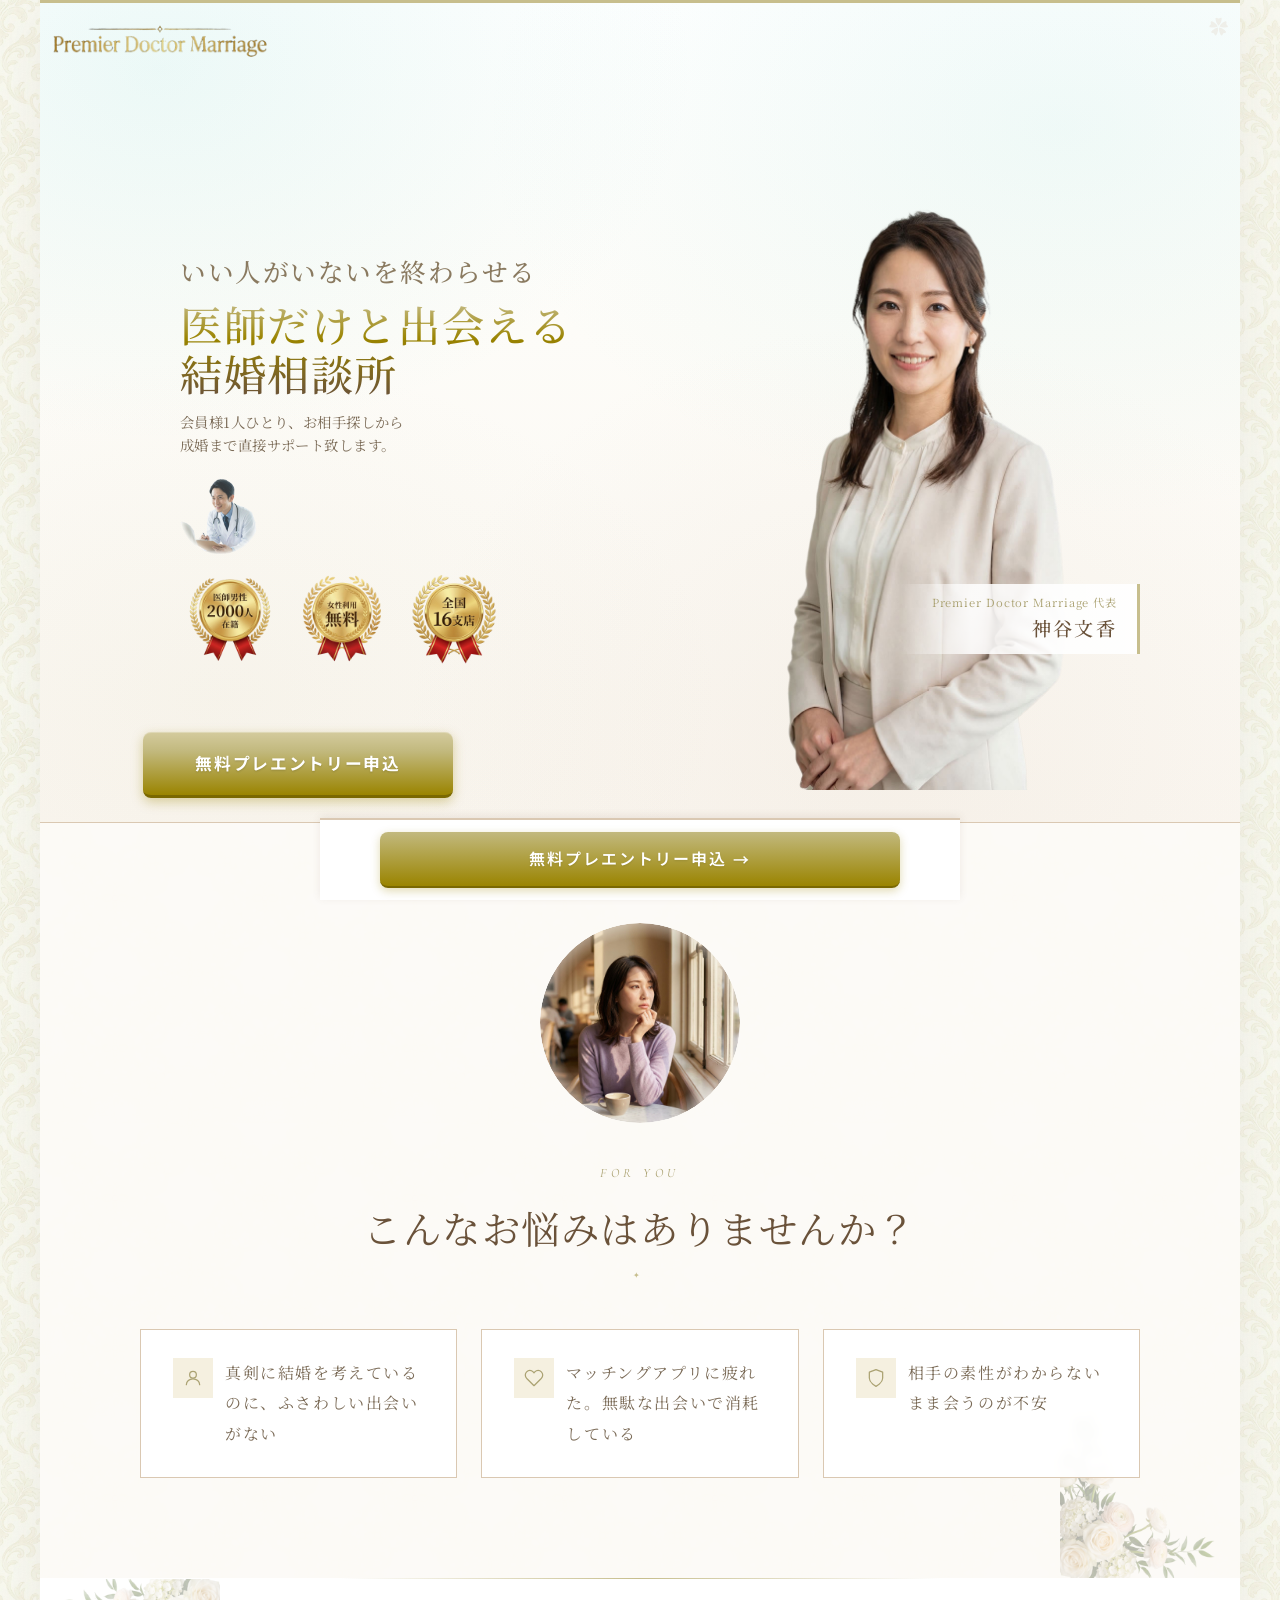
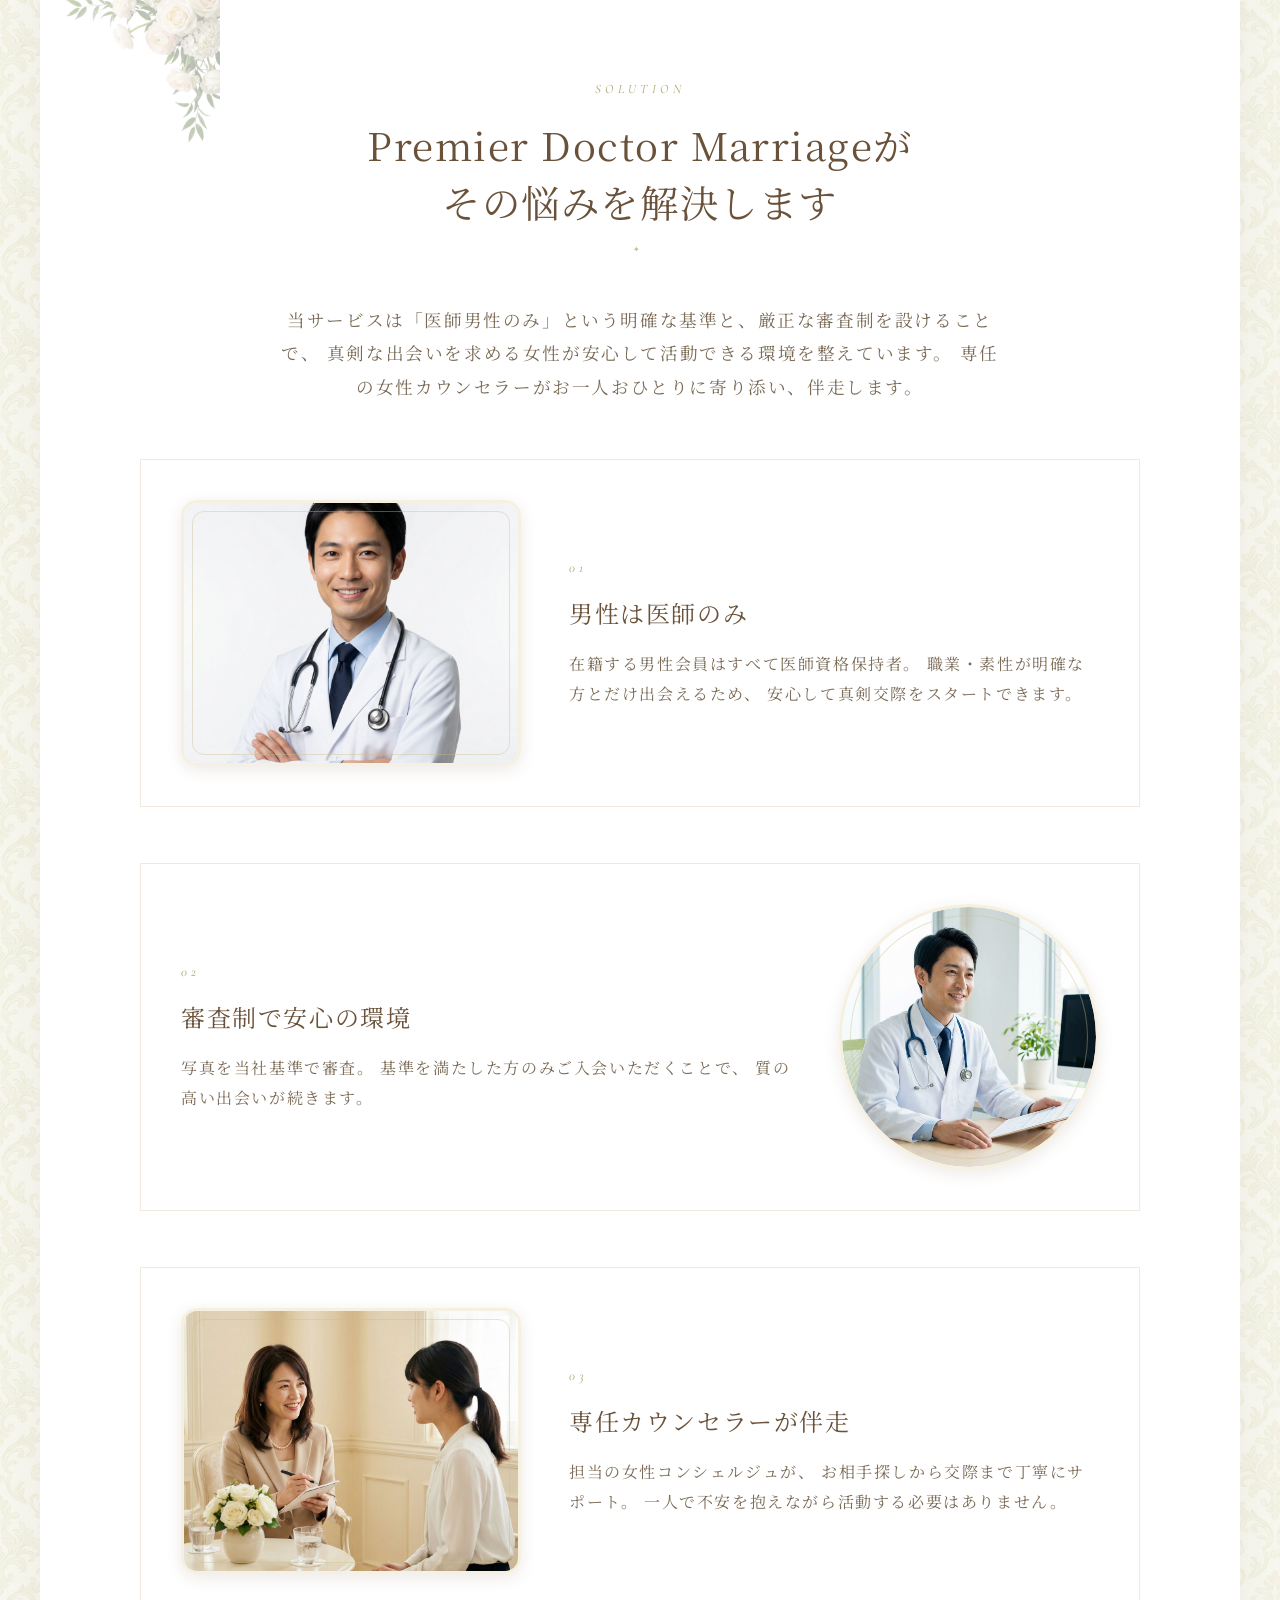
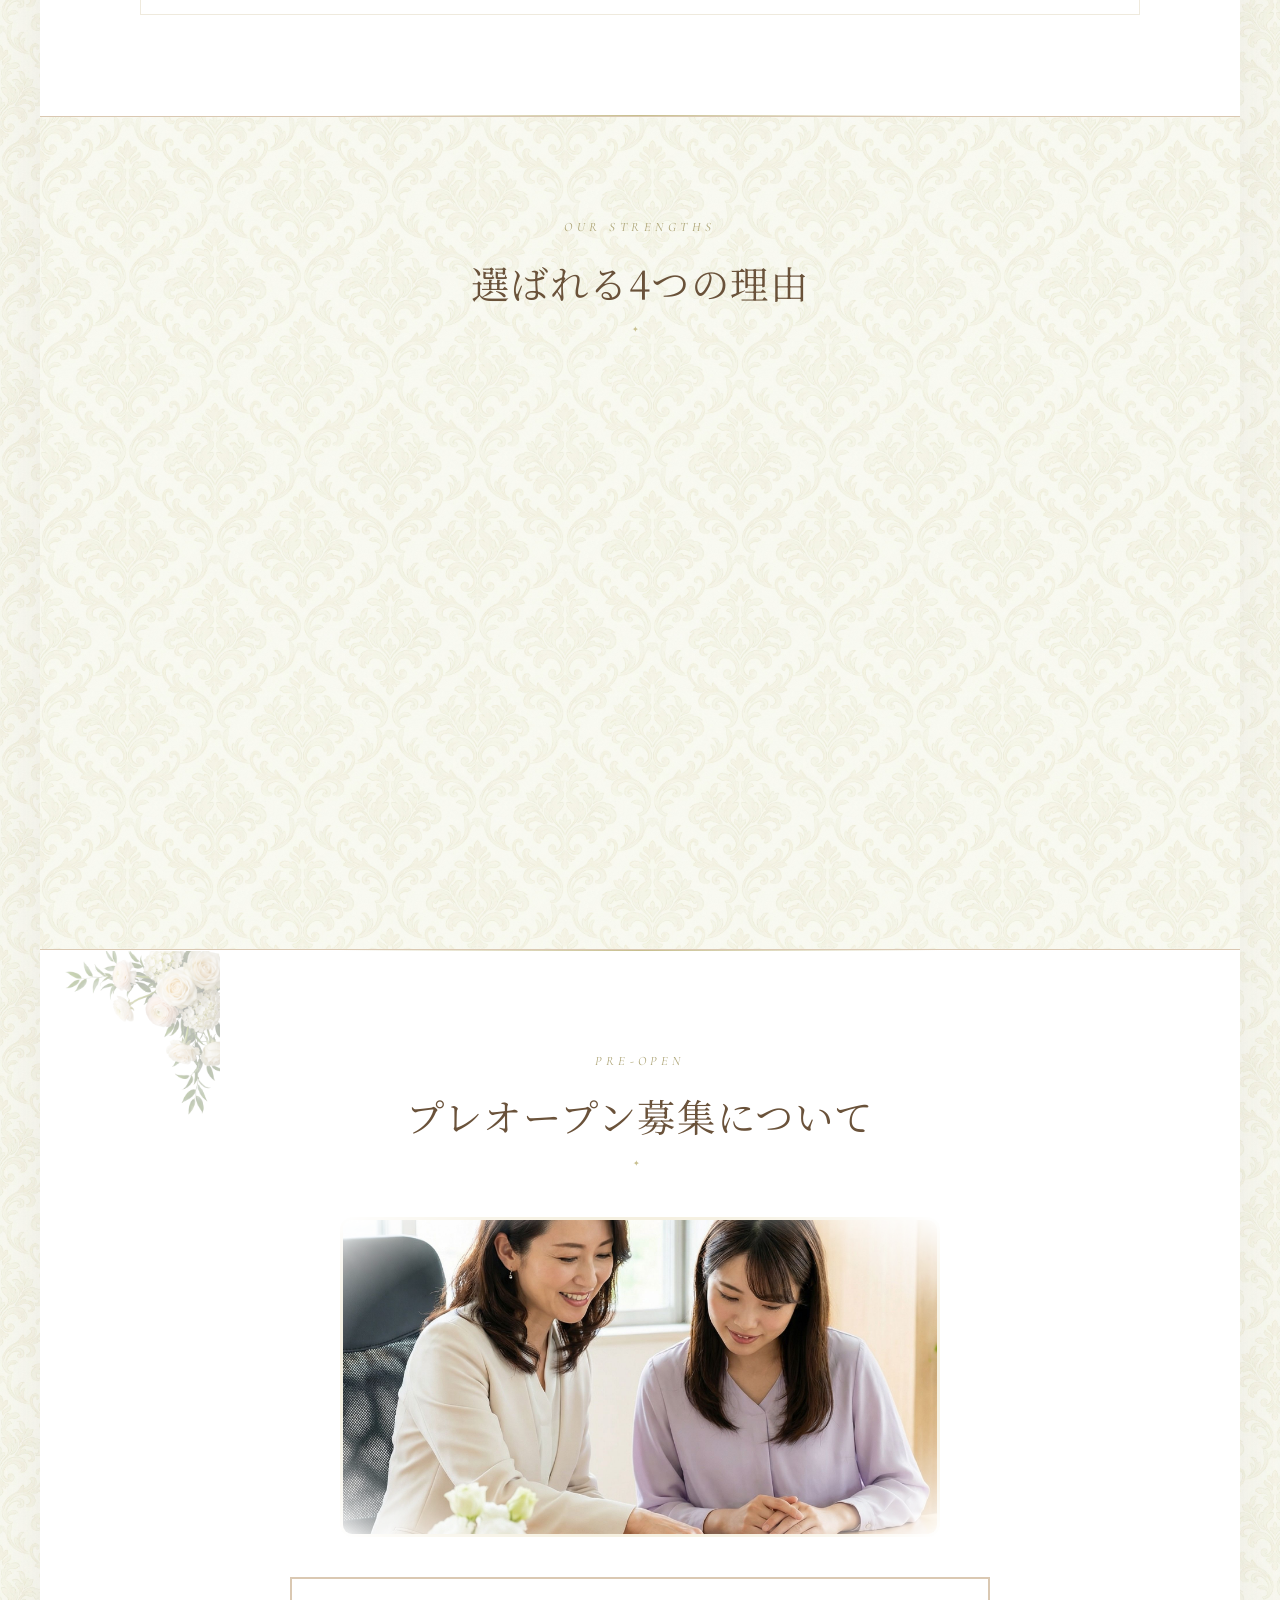
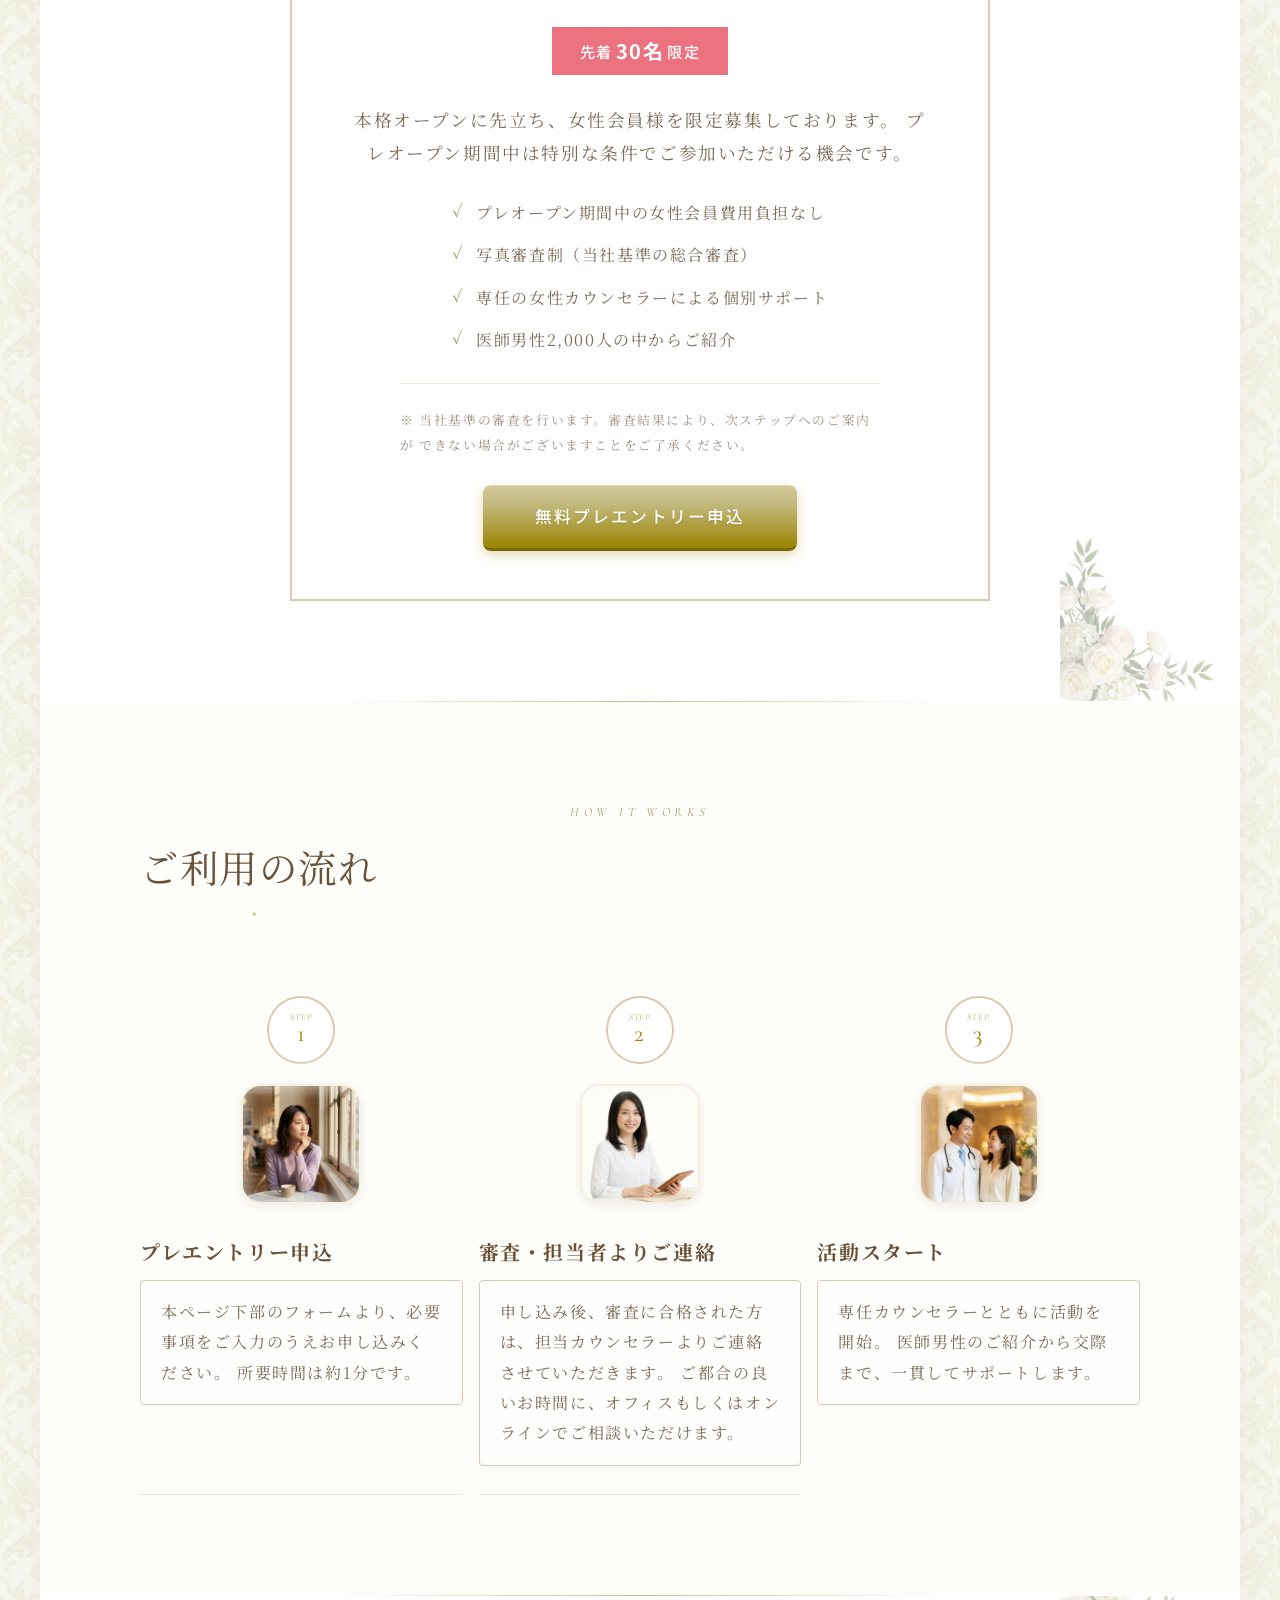
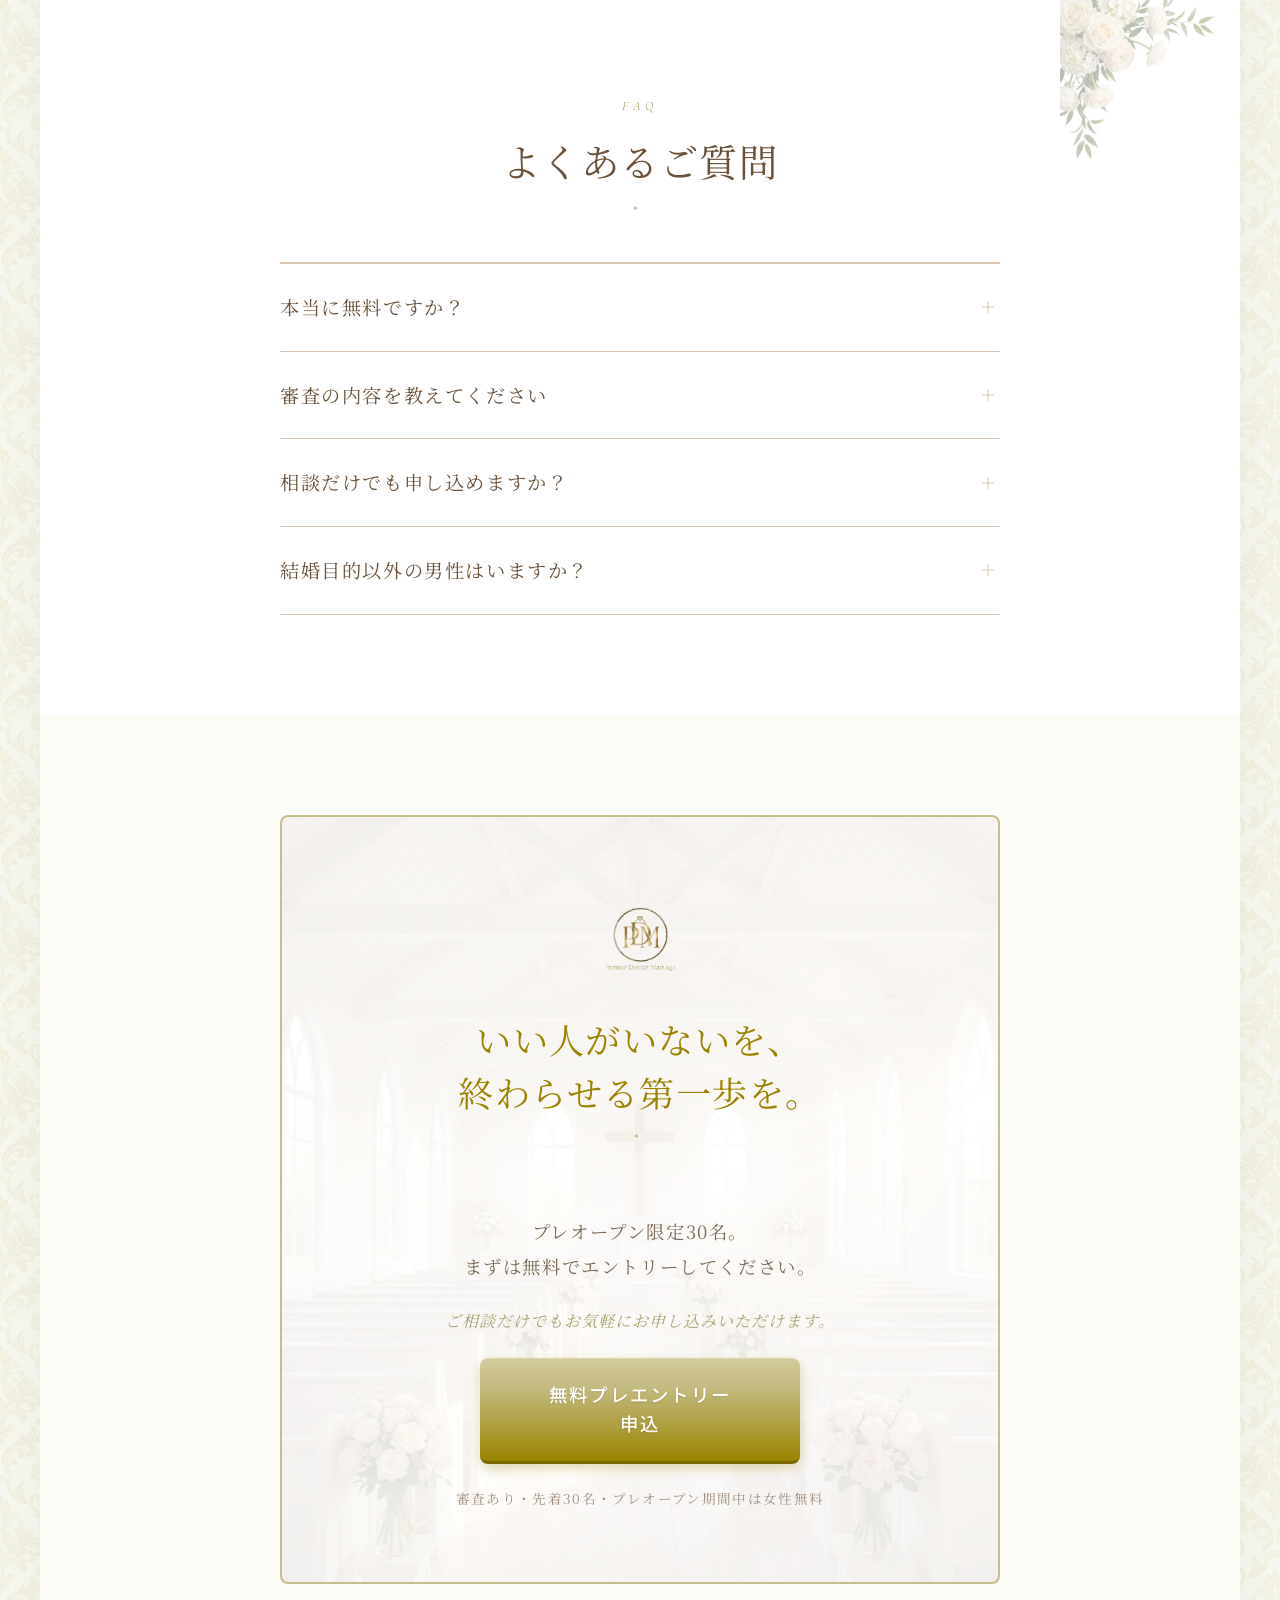
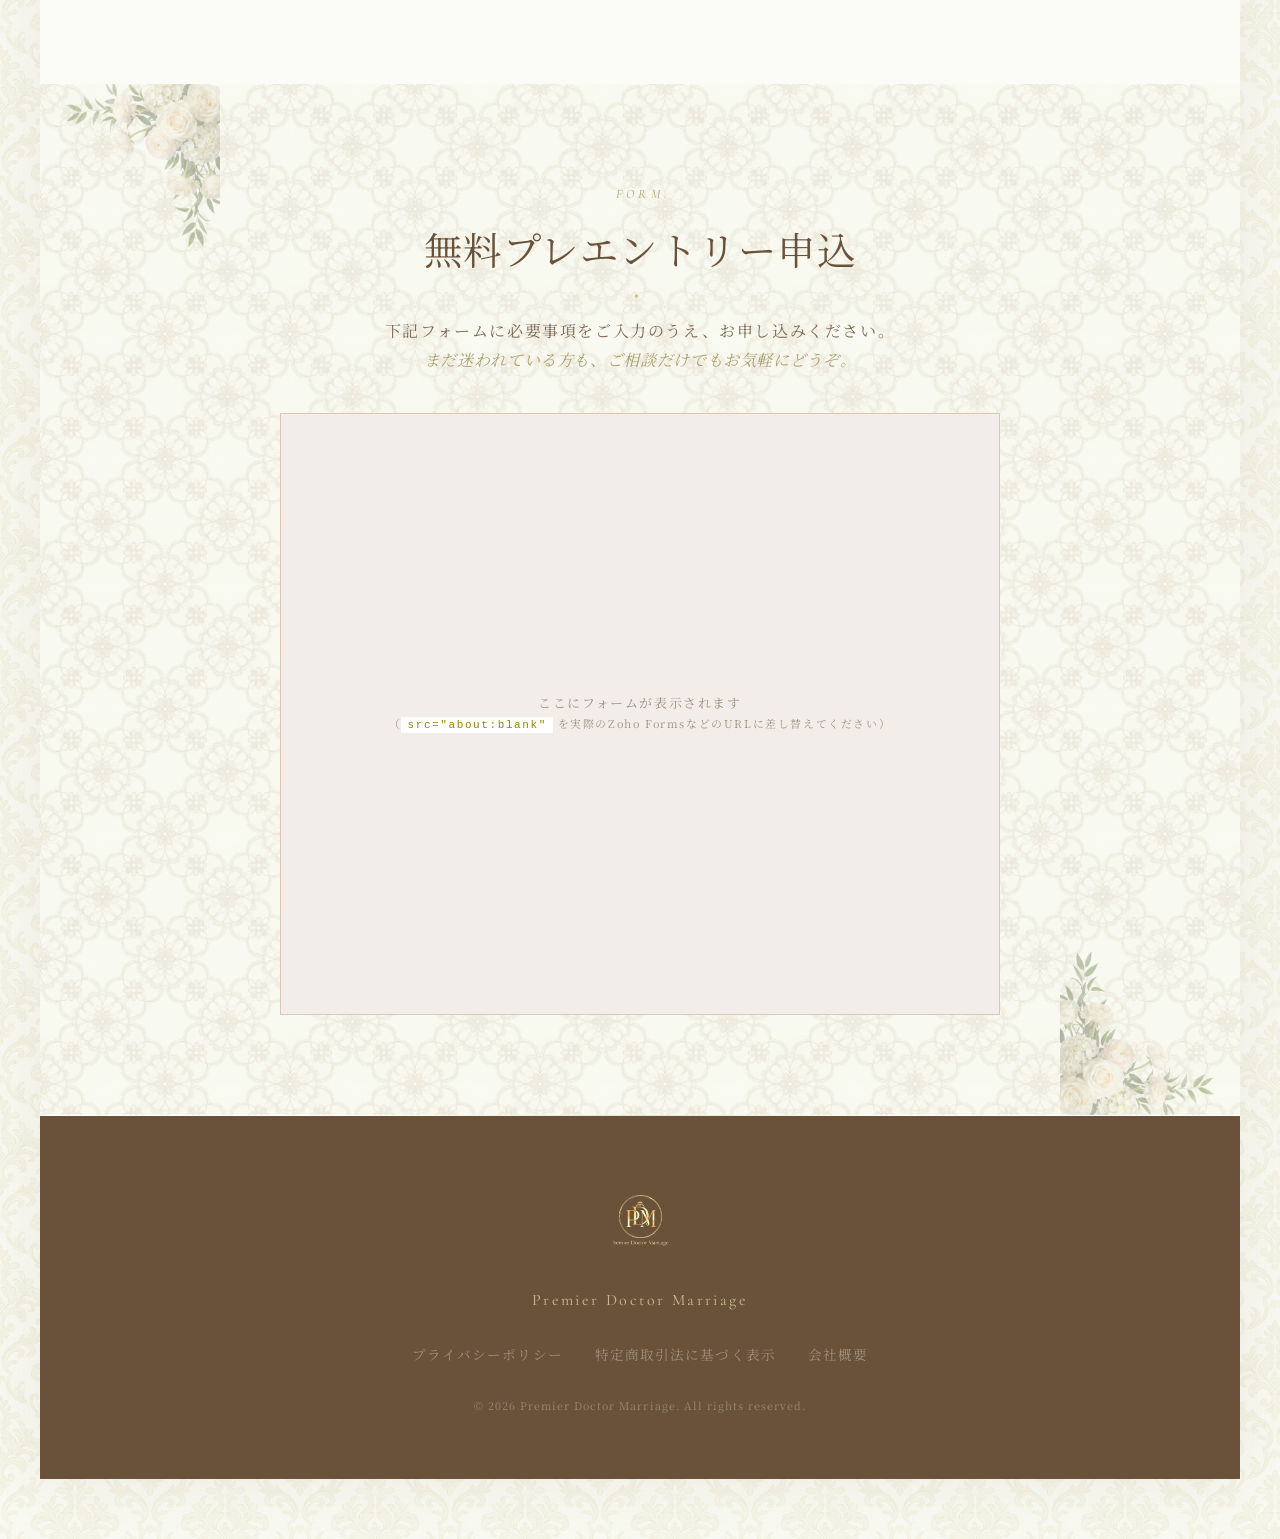
==== commit 18a83656: "LP ver2 deploy" ====
--- a/index.html
+++ b/index.html
@@ -50,80 +50,73 @@
 
   <!-- ========================================
        1. FV（ファーストビュー）
-       ishikon.net と同じ構造：全幅画像 + 絶対配置テキスト
+       ishikon.net準拠: 白背景 + 左テキスト + 右写真 + リボン装飾
        ======================================== -->
   <section class="fv" aria-label="ファーストビュー">
 
-    <!-- ロゴ（FV左上・固定ヘッダー化しない）
-         ロゴ画像がある場合は <img src="assets/logo.svg"> に差し替え -->
+    <!-- ロゴ（透過版・縦トリミング） -->
     <div class="fv__logo-wrap">
-      <p class="fv__logo">Premier Doctor Marriage</p>
-    </div>
-
-    <!-- 全幅写真＋テキストオーバーレイ -->
-    <figure class="fv__figure">
-
-      <!-- 女性写真 ← assets/hero.png.png に配置済み
-           object-position: center top で頭が切れないよう調整 -->
-      <img
-        src="assets/hero.png.png"
-        alt="Premier Doctor Marriage代表 神谷文香"
-        class="fv__photo"
-        fetchpriority="high"
-        loading="eager"
-        width="1536"
-        height="2752"
-      >
-
-      <!-- テキストオーバーレイ（右下配置・ishikon.net準拠）
-           ← キャッチコピー・バッジ・代表名・CTAの修正箇所 -->
-      <!-- 金バッジ（医師男性在籍数）— FV左上に配置 -->
-      <div class="fv__badge-img-wrap">
+      <img src="assets/logo-wordmark-t.png" alt="Premier Doctor Marriage" class="fv__logo-img">
+    </div>
+
+    <!-- FVコンテンツ: 左(キャッチ+バッジ) + 右(女性) の2カラム -->
+    <div class="fv__inner">
+
+      <!-- 左カラム: キャッチ → 医師+バッジ -->
+      <div class="fv__left">
+        <p class="fv__tagline">いい人がいないを終わらせる</p>
+        <h1 class="fv__headline">医師だけと出会える<br>結婚相談所</h1>
+        <p class="fv__subhead">
+          会員様1人ひとり、お相手探しから<br class="pc-br">
+          成婚まで直接サポート致します。
+        </p>
+        <!-- 医師写真 → その下にバッジ山型 -->
+        <img src="assets/doctor.png" alt="医師イメージ" class="fv__doctor">
+        <div class="fv__badges">
+          <div class="fv__badges-top">
+            <img src="assets/goldbadge.png" alt="医師男性2000人在籍" class="fv__badge-img">
+          </div>
+          <div class="fv__badges-bottom">
+            <img src="assets/badge-free.png" alt="女性利用無料" class="fv__badge-img">
+            <img src="assets/badge-16.png" alt="全国16支店" class="fv__badge-img">
+          </div>
+        </div>
+      </div>
+
+      <!-- 右カラム: 女性写真 + 自己紹介帯 -->
+      <div class="fv__right">
         <img
-          src="assets/goldbadge.png"
-          alt="医師男性2000人在籍"
-          class="fv__badge-img"
-          width="200"
-          height="200"
+          src="assets/hero.png.png"
+          alt="Premier Doctor Marriage代表 神谷文香"
+          class="fv__photo"
+          fetchpriority="high"
+          loading="eager"
         >
-      </div>
-
-      <figcaption class="fv__caption">
-
-        <!-- メインキャッチコピー（H1・ページに1つのみ）← 修正箇所 -->
-        <h1 class="fv__headline">
-          いい人がいないを<br>終わらせる
-        </h1>
-
-        <!-- サブコピー ← 修正箇所 -->
-        <p class="fv__subhead">医師だけと出会える結婚相談所</p>
-
-        <!-- 代表表記 ← 氏名・役職の修正箇所 -->
-        <p class="fv__rep">
-          Premier Doctor Marriage 代表&emsp;神谷文香
-        </p>
-
-        <!-- CTA ← テキスト修正箇所 -->
-        <a href="#entry" class="btn btn--primary">
-          無料プレエントリー申込
-        </a>
-
-      </figcaption>
-    </figure>
-
-    <!-- スクロールインジケーター -->
-    <div class="fv__scroll-hint" aria-hidden="true">
-      <span class="fv__scroll-line"></span>
-      <span class="fv__scroll-label">scroll</span>
-    </div>
-
-  </section>
-
-
-  <!-- ========================================
-       2. お悩み共感
+        <!-- 自己紹介帯（お腹あたりにオーバーレイ） -->
+        <div class="fv__name-band">
+          <span class="fv__name-band-title">Premier Doctor Marriage 代表</span>
+          <span class="fv__name-band-name">神谷文香</span>
+        </div>
+      </div>
+
+      <!-- CTA（FV下部・横幅いっぱい） -->
+      <a href="#entry" class="btn btn--primary btn--fv">
+        無料プレエントリー申込
+      </a>
+
+    </div>
+
+  </section>
+
+
+  <!-- ========================================
+       2. お悩み共感 — ishikon風: 写真背景 + 装飾
        ======================================== -->
   <section class="pain section" aria-labelledby="pain-title">
+    <!-- 背景写真 -->
+    <div class="pain__bg-photo" aria-hidden="true">
+      <img src="assets/woman-thinking.jpg" alt="" loading="lazy">
+    </div>
     <div class="container">
 
       <div class="section-label" aria-hidden="true">FOR YOU</div>
@@ -131,7 +124,6 @@
         こんなお悩みは<br class="sp-br">ありませんか？
       </h2>
 
-      <!-- お悩みリスト ← テキスト修正箇所 -->
       <ul class="pain__list" role="list">
         <li class="pain__item reveal-up">
           <span class="pain__icon" aria-hidden="true">
@@ -147,12 +139,6 @@
         </li>
         <li class="pain__item reveal-up" style="transition-delay:160ms">
           <span class="pain__icon" aria-hidden="true">
-            <svg xmlns="http://www.w3.org/2000/svg" viewBox="0 0 24 24" fill="none" stroke="currentColor" stroke-width="1.5" stroke-linecap="round" stroke-linejoin="round"><circle cx="12" cy="12" r="10"/><polyline points="12 6 12 12 16 14"/></svg>
-          </span>
-          <p class="pain__text">年齢を重ねるほど、<br>真剣な相手と出会う機会が減る</p>
-        </li>
-        <li class="pain__item reveal-up" style="transition-delay:240ms">
-          <span class="pain__icon" aria-hidden="true">
             <svg xmlns="http://www.w3.org/2000/svg" viewBox="0 0 24 24" fill="none" stroke="currentColor" stroke-width="1.5" stroke-linecap="round" stroke-linejoin="round"><path d="M12 22s8-4 8-10V5l-8-3-8 3v7c0 6 8 10 8 10z"/></svg>
           </span>
           <p class="pain__text">相手の素性がわからないまま<br>会うのが不安</p>
@@ -160,14 +146,23 @@
       </ul>
 
     </div>
-  </section>
-
-
-  <!-- ========================================
-       3. 解決（医師限定・審査制・専任で解決できる理由）
-       ======================================== -->
-  <section class="solution section section--white" aria-labelledby="solution-title">
-    <div class="container container--narrow">
+    <!-- コーナー装飾 -->
+    <img src="assets/bouquet-corner-t.png" alt="" class="deco-corner deco-corner--br" aria-hidden="true" loading="lazy">
+  </section>
+
+  <!-- 写真帯ディバイダー: Pain → Solution -->
+  <div class="photo-divider" style="background-image:url('assets/couple-cafe.jpg');" aria-hidden="true"></div>
+
+  <!-- 装飾オーナメントライン -->
+  <div class="ornament-line" aria-hidden="true"><span>&#10022;</span></div>
+
+
+  <!-- ========================================
+       3. 解決 — ishikon風: 写真付き2カラム交互レイアウト
+       ======================================== -->
+  <section class="solution section section--flowers" aria-labelledby="solution-title">
+    <img src="assets/bouquet-corner-t.png" alt="" class="deco-corner deco-corner--tl" aria-hidden="true" loading="lazy">
+    <div class="container">
 
       <div class="section-label" aria-hidden="true">SOLUTION</div>
       <h2 class="section-title" id="solution-title">
@@ -179,46 +174,65 @@
         専任の女性カウンセラーがお一人おひとりに寄り添い、伴走します。
       </p>
 
-      <!-- 解決ポイント3つ ← テキスト修正箇所 -->
       <div class="solution__points">
 
         <div class="solution__point reveal-up">
-          <div class="solution__point-num" aria-hidden="true">01</div>
-          <h3 class="solution__point-title">男性は医師のみ</h3>
-          <p class="solution__point-body">
-            在籍する男性会員はすべて医師資格保持者。
-            職業・素性が明確な方とだけ出会えるため、
-            安心して真剣交際をスタートできます。
-          </p>
+          <div class="solution__point-photo">
+            <img src="assets/doctor-portrait.jpg" alt="医師イメージ" loading="lazy">
+          </div>
+          <div class="solution__point-content">
+            <div class="solution__point-num" aria-hidden="true">01</div>
+            <h3 class="solution__point-title">男性は医師のみ</h3>
+            <p class="solution__point-body">
+              在籍する男性会員はすべて医師資格保持者。
+              職業・素性が明確な方とだけ出会えるため、
+              安心して真剣交際をスタートできます。
+            </p>
+          </div>
         </div>
 
         <div class="solution__point reveal-up" style="transition-delay:100ms">
-          <div class="solution__point-num" aria-hidden="true">02</div>
-          <h3 class="solution__point-title">審査制で安心の環境</h3>
-          <p class="solution__point-body">
-            写真・プロフィールを当社基準で審査（品位・雰囲気・清潔感を含む総合審査）。
-            基準を満たした方のみご入会いただくことで、
-            質の高い出会いが続きます。
-          </p>
+          <div class="solution__point-photo">
+            <img src="assets/doctor-office.jpg" alt="審査制の環境" loading="lazy">
+          </div>
+          <div class="solution__point-content">
+            <div class="solution__point-num" aria-hidden="true">02</div>
+            <h3 class="solution__point-title">審査制で安心の環境</h3>
+            <p class="solution__point-body">
+              写真を当社基準で審査。
+              基準を満たした方のみご入会いただくことで、
+              質の高い出会いが続きます。
+            </p>
+          </div>
         </div>
 
         <div class="solution__point reveal-up" style="transition-delay:200ms">
-          <div class="solution__point-num" aria-hidden="true">03</div>
-          <h3 class="solution__point-title">専任カウンセラーが伴走</h3>
-          <p class="solution__point-body">
-            担当の女性コンシェルジュが、プロフィール作成から
-            お相手との交際まで丁寧にサポート。
-            一人で不安を抱えながら活動する必要はありません。
-          </p>
-        </div>
-
-      </div>
-    </div>
-  </section>
-
-
-  <!-- ========================================
-       4. 強み（4つ）
+          <div class="solution__point-photo">
+            <img src="assets/counseling-a.jpg" alt="専任カウンセラー" loading="lazy">
+          </div>
+          <div class="solution__point-content">
+            <div class="solution__point-num" aria-hidden="true">03</div>
+            <h3 class="solution__point-title">専任カウンセラーが伴走</h3>
+            <p class="solution__point-body">
+              担当の女性コンシェルジュが、
+              お相手探しから交際まで丁寧にサポート。
+              一人で不安を抱えながら活動する必要はありません。
+            </p>
+          </div>
+        </div>
+
+      </div>
+    </div>
+  </section>
+
+  <!-- 写真帯ディバイダー: Solution → Strengths -->
+  <div class="photo-divider" style="background-image:url('assets/lounge.jpg');" aria-hidden="true"></div>
+
+  <div class="ornament-line" aria-hidden="true"><span>&#10022;</span></div>
+
+
+  <!-- ========================================
+       4. 強み（4つ） — ishikon風: カード写真付き
        ======================================== -->
   <section class="strengths section" aria-labelledby="strengths-title">
     <div class="container">
@@ -226,12 +240,11 @@
       <div class="section-label" aria-hidden="true">OUR STRENGTHS</div>
       <h2 class="section-title" id="strengths-title">選ばれる4つの理由</h2>
 
-      <!-- 強みカードグリッド ← 数値・テキスト修正箇所 -->
       <div class="strengths__grid stagger-group">
 
         <article class="strength-card stagger-child">
-          <div class="strength-card__icon" aria-hidden="true">
-            <svg xmlns="http://www.w3.org/2000/svg" viewBox="0 0 24 24" fill="none" stroke="currentColor" stroke-width="1.3" stroke-linecap="round" stroke-linejoin="round"><path d="M22 11.08V12a10 10 0 1 1-5.93-9.14"/><polyline points="22 4 12 14.01 9 11.01"/></svg>
+          <div class="strength-card__photo">
+            <img src="assets/doctor-portrait.jpg" alt="医師のみ" loading="lazy">
           </div>
           <div class="strength-card__num" aria-hidden="true">01</div>
           <h3 class="strength-card__title">男性は医師のみ</h3>
@@ -242,10 +255,9 @@
         </article>
 
         <article class="strength-card stagger-child">
-          <div class="strength-card__icon" aria-hidden="true">
-            <svg xmlns="http://www.w3.org/2000/svg" viewBox="0 0 24 24" fill="none" stroke="currentColor" stroke-width="1.5" stroke-linecap="round" stroke-linejoin="round"><path d="M17 21v-2a4 4 0 0 0-4-4H5a4 4 0 0 0-4 4v2"/><circle cx="9" cy="7" r="4"/><path d="M23 21v-2a4 4 0 0 0-3-3.87"/><path d="M16 3.13a4 4 0 0 1 0 7.75"/></svg>
-          </div>
-          <!-- ↓ 在籍数の修正箇所 -->
+          <div class="strength-card__photo">
+            <img src="assets/couple-main.jpg" alt="2000人在籍" loading="lazy">
+          </div>
           <div class="strength-card__num" aria-hidden="true">02</div>
           <h3 class="strength-card__title">医師男性<strong>2,000人</strong>在籍</h3>
           <p class="strength-card__body">
@@ -255,10 +267,9 @@
         </article>
 
         <article class="strength-card stagger-child">
-          <div class="strength-card__icon" aria-hidden="true">
-            <svg xmlns="http://www.w3.org/2000/svg" viewBox="0 0 24 24" fill="none" stroke="currentColor" stroke-width="1.3" stroke-linecap="round" stroke-linejoin="round"><path d="M21 10c0 7-9 13-9 13s-9-6-9-13a9 9 0 0 1 18 0z"/><circle cx="12" cy="10" r="3"/></svg>
-          </div>
-          <!-- ↓ 支店数の修正箇所 -->
+          <div class="strength-card__photo">
+            <img src="assets/lounge.jpg" alt="全国16支店" loading="lazy">
+          </div>
           <div class="strength-card__num" aria-hidden="true">03</div>
           <h3 class="strength-card__title">全国<strong>16</strong>支店</h3>
           <p class="strength-card__body">
@@ -268,8 +279,8 @@
         </article>
 
         <article class="strength-card stagger-child">
-          <div class="strength-card__icon" aria-hidden="true">
-            <svg xmlns="http://www.w3.org/2000/svg" viewBox="0 0 24 24" fill="none" stroke="currentColor" stroke-width="1.5" stroke-linecap="round" stroke-linejoin="round"><path d="M20.84 4.61a5.5 5.5 0 0 0-7.78 0L12 5.67l-1.06-1.06a5.5 5.5 0 0 0-7.78 7.78l1.06 1.06L12 21.23l7.78-7.78 1.06-1.06a5.5 5.5 0 0 0 0-7.78z"/></svg>
+          <div class="strength-card__photo">
+            <img src="assets/counseling-a.jpg" alt="専任カウンセラー" loading="lazy">
           </div>
           <div class="strength-card__num" aria-hidden="true">04</div>
           <h3 class="strength-card__title">専任カウンセラーが伴走</h3>
@@ -283,11 +294,18 @@
     </div>
   </section>
 
-
-  <!-- ========================================
-       5. プレオープン募集
-       ======================================== -->
-  <section class="preopen section section--white" aria-labelledby="preopen-title">
+  <!-- 写真帯ディバイダー: Strengths → Preopen -->
+  <div class="photo-divider" style="background-image:url('assets/couple-ring.jpg');" aria-hidden="true"></div>
+
+  <div class="ornament-line" aria-hidden="true"><span>&#10022;</span></div>
+
+
+  <!-- ========================================
+       5. プレオープン募集 — ishikon風: 写真+装飾コーナー
+       ======================================== -->
+  <section class="preopen section section--flowers" aria-labelledby="preopen-title">
+    <img src="assets/bouquet-corner-t.png" alt="" class="deco-corner deco-corner--tl" aria-hidden="true" loading="lazy">
+    <img src="assets/bouquet-corner-t.png" alt="" class="deco-corner deco-corner--br" aria-hidden="true" loading="lazy">
     <div class="container container--narrow">
 
       <div class="section-label" aria-hidden="true">PRE-OPEN</div>
@@ -295,55 +313,62 @@
         プレオープン募集について
       </h2>
 
-      <!-- 募集カード ← 定員・審査説明の修正箇所 -->
-      <div class="preopen__card">
-
-        <div class="preopen__badge" aria-label="先着30名限定">
-          先着 <strong>30名</strong> 限定
-        </div>
-
-        <p class="preopen__lead">
-          本格オープンに先立ち、厳選した女性会員様を限定募集しております。
-          プレオープン期間中は特別な条件でご参加いただける機会です。
-        </p>
-
-        <ul class="preopen__points" role="list">
-          <li class="preopen__point">
-            <span class="preopen__check" aria-hidden="true">✓</span>
-            <span>プレオープン期間中の女性会員費用負担なし</span>
-          </li>
-          <li class="preopen__point">
-            <span class="preopen__check" aria-hidden="true">✓</span>
-            <span>写真・プロフィールの審査制（当社基準の総合審査）</span>
-          </li>
-          <li class="preopen__point">
-            <span class="preopen__check" aria-hidden="true">✓</span>
-            <span>専任の女性カウンセラーによる個別サポート</span>
-          </li>
-          <li class="preopen__point">
-            <span class="preopen__check" aria-hidden="true">✓</span>
-            <span>医師男性2,000人の中からご紹介</span>
-          </li>
-        </ul>
-
-        <p class="preopen__note">
-          ※ 審査は写真・プロフィールをもとに、品位・雰囲気・清潔感を含む
-          当社基準の総合審査を行います。審査結果により、次ステップへのご案内が
-          できない場合がございますことをご了承ください。
-        </p>
-
-        <!-- CTA ← CTAテキスト修正箇所 -->
-        <a href="#entry" class="btn btn--primary btn--center">
-          無料プレエントリー申込
-        </a>
-
-      </div>
-    </div>
-  </section>
-
-
-  <!-- ========================================
-       6. ご利用の流れ
+      <div class="preopen__layout">
+        <!-- 写真カラム -->
+        <div class="preopen__photo">
+          <img src="assets/counseling-b.jpg" alt="カウンセリング風景" loading="lazy">
+        </div>
+
+        <!-- カード -->
+        <div class="preopen__card">
+
+          <div class="preopen__badge" aria-label="先着30名限定">
+            先着 <strong>30名</strong> 限定
+          </div>
+
+          <p class="preopen__lead">
+            本格オープンに先立ち、女性会員様を限定募集しております。
+            プレオープン期間中は特別な条件でご参加いただける機会です。
+          </p>
+
+          <ul class="preopen__points" role="list">
+            <li class="preopen__point">
+              <span class="preopen__check" aria-hidden="true">&#10003;</span>
+              <span>プレオープン期間中の女性会員費用負担なし</span>
+            </li>
+            <li class="preopen__point">
+              <span class="preopen__check" aria-hidden="true">&#10003;</span>
+              <span>写真審査制（当社基準の総合審査）</span>
+            </li>
+            <li class="preopen__point">
+              <span class="preopen__check" aria-hidden="true">&#10003;</span>
+              <span>専任の女性カウンセラーによる個別サポート</span>
+            </li>
+            <li class="preopen__point">
+              <span class="preopen__check" aria-hidden="true">&#10003;</span>
+              <span>医師男性2,000人の中からご紹介</span>
+            </li>
+          </ul>
+
+          <p class="preopen__note">
+            ※ 当社基準の審査を行います。審査結果により、次ステップへのご案内が
+            できない場合がございますことをご了承ください。
+          </p>
+
+          <a href="#entry" class="btn btn--primary btn--center">
+            無料プレエントリー申込
+          </a>
+
+        </div>
+      </div>
+    </div>
+  </section>
+
+  <div class="ornament-line" aria-hidden="true"><span>&#10022;</span></div>
+
+
+  <!-- ========================================
+       6. ご利用の流れ — ishikon風: ステップ写真付き
        ======================================== -->
   <section class="flow section" aria-labelledby="flow-title">
     <div class="container">
@@ -351,7 +376,6 @@
       <div class="section-label" aria-hidden="true">HOW IT WORKS</div>
       <h2 class="section-title" id="flow-title">ご利用の流れ</h2>
 
-      <!-- ステップリスト ← ステップ内容の修正箇所 -->
       <ol class="flow__list" role="list">
 
         <li class="flow__step reveal-up">
@@ -359,11 +383,14 @@
             <span aria-hidden="true">STEP</span>
             <strong>1</strong>
           </div>
+          <div class="flow__step-photo">
+            <img src="assets/woman-thinking.jpg" alt="" loading="lazy">
+          </div>
           <div class="flow__step-body">
             <h3 class="flow__step-title">プレエントリー申込</h3>
             <p class="flow__step-text">
               本ページ下部のフォームより、必要事項をご入力のうえお申し込みください。
-              所要時間は約2分です。
+              所要時間は約1分です。
             </p>
           </div>
         </li>
@@ -373,11 +400,14 @@
             <span aria-hidden="true">STEP</span>
             <strong>2</strong>
           </div>
+          <div class="flow__step-photo">
+            <img src="assets/staff-woman.png" alt="" loading="lazy">
+          </div>
           <div class="flow__step-body">
-            <h3 class="flow__step-title">担当者よりご連絡</h3>
+            <h3 class="flow__step-title">審査・担当者よりご連絡</h3>
             <p class="flow__step-text">
-              申込後、担当カウンセラーよりご連絡を差し上げます。
-              ご都合のよいお時間にオンラインでご相談いただけます。
+              申し込み後、審査に合格された方は、担当カウンセラーよりご連絡させていただきます。
+              ご都合の良いお時間に、オフィスもしくはオンラインでご相談いただけます。
             </p>
           </div>
         </li>
@@ -387,19 +417,8 @@
             <span aria-hidden="true">STEP</span>
             <strong>3</strong>
           </div>
-          <div class="flow__step-body">
-            <h3 class="flow__step-title">審査・ご登録</h3>
-            <p class="flow__step-text">
-              写真・プロフィールをご提出いただき、当社基準の審査を実施します。
-              通過された方に、正式登録のご案内をお送りします。
-            </p>
-          </div>
-        </li>
-
-        <li class="flow__step reveal-up" style="transition-delay:240ms">
-          <div class="flow__step-num" aria-label="ステップ4">
-            <span aria-hidden="true">STEP</span>
-            <strong>4</strong>
+          <div class="flow__step-photo">
+            <img src="assets/couple-main.jpg" alt="" loading="lazy">
           </div>
           <div class="flow__step-body">
             <h3 class="flow__step-title">活動スタート</h3>
@@ -414,17 +433,22 @@
     </div>
   </section>
 
-
-  <!-- ========================================
-       7. Q&A（details/summary で JS 不要）
-       ======================================== -->
-  <section class="faq section section--white" aria-labelledby="faq-title">
+  <!-- 写真帯ディバイダー: Flow → FAQ -->
+  <div class="photo-divider" style="background-image:url('assets/bouquet-a.jpg');" aria-hidden="true"></div>
+
+  <div class="ornament-line" aria-hidden="true"><span>&#10022;</span></div>
+
+
+  <!-- ========================================
+       7. Q&A — ishikon風: 装飾背景
+       ======================================== -->
+  <section class="faq section section--flowers" aria-labelledby="faq-title">
+    <img src="assets/bouquet-corner-t.png" alt="" class="deco-corner deco-corner--tr" aria-hidden="true" loading="lazy">
     <div class="container container--narrow">
 
       <div class="section-label" aria-hidden="true">FAQ</div>
       <h2 class="section-title" id="faq-title">よくあるご質問</h2>
 
-      <!-- FAQ アコーディオン ← 質問・回答の修正箇所 -->
       <div class="faq__list" role="list">
 
         <details class="faq__item" role="listitem">
@@ -434,9 +458,8 @@
           </summary>
           <div class="faq__answer">
             <p>
-              プレオープン期間中は、女性会員様の費用負担はございません。
-              安心してプレエントリーをお申し込みください。
-              ※ 本格オープン後の費用については、登録時に改めてご案内いたします。
+              はい、今回お申し込みいただいた方は完全無料でご利用いただけます。
+              費用が発生することは一切ございませんので、安心してお申し込みください。
             </p>
           </div>
         </details>
@@ -448,8 +471,7 @@
           </summary>
           <div class="faq__answer">
             <p>
-              写真・プロフィールをご提出いただき、品位・雰囲気・清潔感を含む
-              当社独自の総合基準にて審査を行います。
+              写真をご提出いただき、当社独自の総合基準にて審査を行います。
               審査通過の方には、次ステップ（正式登録）のご案内をお送りします。
               結果については個別にご連絡いたします。
             </p>
@@ -491,23 +513,23 @@
 
 
   <!-- ========================================
-       8. CTA セクション（フォーム直前）
-       ======================================== -->
-  <section class="cta-section section" aria-labelledby="cta-title">
+       8. CTA セクション — ishikon風: チャペル背景+白カード
+       ======================================== -->
+  <section class="cta-section section" aria-labelledby="cta-title" style="background-image:url('assets/chapel.jpg');">
     <div class="container container--narrow">
       <div class="cta-section__inner">
 
-        <div class="section-label" aria-hidden="true">ENTRY</div>
+        <img src="assets/logo-emblem-t.png" alt="" class="cta-section__emblem" aria-hidden="true" loading="lazy">
+
         <h2 class="section-title cta-section__title" id="cta-title">
           いい人がいないを、<br>終わらせる第一歩を。
         </h2>
-        <!-- ↓ ミクロコピー修正箇所 -->
         <p class="cta-section__body">
           プレオープン限定30名。<br>
-          まずは無料でエントリーしてみてください。
+          まずは無料でエントリーしてください。
         </p>
-
-        <!-- CTA ← CTAテキスト修正箇所 -->
+        <p class="cta-section__sub">ご相談だけでもお気軽にお申し込みいただけます。</p>
+
         <a href="#entry" class="btn btn--primary btn--large">
           無料プレエントリー申込
         </a>
@@ -520,22 +542,19 @@
 
 
   <!-- ========================================
-       9. フォームセクション（#entry）
-       iframe埋め込み枠 ← フォームURLを差し替え
+       9. フォームセクション — ishikon風: 装飾付き
        ======================================== -->
   <section id="entry" class="form-section section section--cream" aria-labelledby="form-title">
+    <img src="assets/bouquet-corner-t.png" alt="" class="deco-corner deco-corner--tl" aria-hidden="true" loading="lazy">
     <div class="container container--narrow">
 
       <div class="section-label" aria-hidden="true">FORM</div>
       <h2 class="section-title" id="form-title">無料プレエントリー申込</h2>
       <p class="form-section__lead">
-        下記フォームに必要事項をご入力のうえ、お申し込みください。
+        下記フォームに必要事項をご入力のうえ、お申し込みください。<br>
+        <span class="form-section__sub">まだ迷われている方も、ご相談だけでもお気軽にどうぞ。</span>
       </p>
 
-      <!-- ↓ フォームiframe埋め込み枠
-           src を Zoho Forms 等の実際のiframe URLに差し替え
-           例: src="https://forms.zohopublic.com/xxx/form/xxx/formperma/xxx"
-           height はフォームの内容に応じて調整 -->
       <div class="form-section__iframe-wrap">
         <iframe
           src="about:blank"
@@ -550,7 +569,6 @@
           <p>フォームを表示できません。<a href="TBD" target="_blank" rel="noopener">こちら</a>からお申し込みください。</p>
         </iframe>
 
-        <!-- ↓ フォームURL設定前のプレースホルダー。iframe差し替え後に削除 -->
         <div class="form-placeholder" aria-hidden="true">
           <p class="form-placeholder__text">
             ここにフォームが表示されます<br>
@@ -560,21 +578,22 @@
       </div>
 
     </div>
-  </section>
-
-
-  <!-- ========================================
-       10. フッター（リンク3つのみ）
-       ← URLはプレースホルダー、本番環境に合わせて差し替え
-       ======================================== -->
+    <img src="assets/bouquet-corner-t.png" alt="" class="deco-corner deco-corner--br" aria-hidden="true" loading="lazy">
+  </section>
+
+
+  <!-- ========================================
+       10. フッター — ishikon風: 装飾ライン付き
+       ======================================== -->
+  <div class="ornament-line ornament-line--dark" aria-hidden="true"><span>&#10022;</span></div>
   <footer class="footer" role="contentinfo">
     <div class="container">
 
+      <img src="assets/logo-emblem-t.png" alt="Premier Doctor Marriage" class="footer__emblem">
       <p class="footer__logo">Premier Doctor Marriage</p>
 
       <nav class="footer__nav" aria-label="フッターナビゲーション">
         <ul class="footer__nav-list" role="list">
-          <!-- ↓ 各URLを本番URLに差し替え -->
           <li><a href="/privacy" class="footer__link">プライバシーポリシー</a></li>
           <li><a href="/tokushoho" class="footer__link">特定商取引法に基づく表示</a></li>
           <li><a href="/company" class="footer__link">会社概要</a></li>
--- a/styles.css
+++ b/styles.css
@@ -1,41 +1,37 @@
 /* ================================================================
-   Premier Doctor Marriage — スタイルシート
-   デザイン方針: 白基調・上品なセリフ見出し・ゴールドアクセント
-   ベース参考: ishikon.net トンマナ
-
-   修正・カスタマイズ箇所は各セクションのコメントを参照
+   Premier Doctor Marriage — パターン2
+   ishikon.net準拠 — 明朝体・ゴールド・装飾的な女性LP風デザイン
    ================================================================ */
 
 /* ----------------------------------------------------------------
-   1. デザイントークン（色・余白・タイポ・シャドウ）
+   1. デザイントークン
    ---------------------------------------------------------------- */
 :root {
-  /* カラー ← ブランドカラー修正箇所 */
   --color-white:       #ffffff;
-  --color-cream:       #FAF8F5;
+  --color-cream:       #fbfcf5;
+  --color-warm-bg:     #faf6f0;
   --color-warm-gray:   #F2EDE8;
-  --color-border:      #E4DDD6;
-  --color-border-light:#EDE8E3;
-  --color-text:        #1C1C1C;
-  --color-text-mid:    #4A4A4A;
-  --color-text-light:  #888888;
-  --color-gold:        #B8963E;
-  --color-gold-light:  #D4B068;
-  --color-gold-pale:   #F5EDD8;
-  --color-gold-dark:   #8A6E2C;
-
-  /* セマンティックエイリアス */
+  --color-border:      #dac8b2;
+  --color-border-light:#efeadd;
+  --color-text:        #6a523a;
+  --color-text-mid:    #7a6a56;
+  --color-text-light:  #a09080;
+  --color-gold:        #aba272;
+  --color-gold-light:  #c7be8d;
+  --color-gold-dark:   #9a8400;
+  --color-gold-pale:   #f5f0e0;
+  --color-teal:        #81D8D0;
+  --color-pink:        #ec727f;
+  --color-highlight:   #faf1c1;
+
   --bg-page:           var(--color-cream);
   --bg-white:          var(--color-white);
-  --bg-section-alt:    var(--color-warm-gray);
   --text-primary:      var(--color-text);
   --text-secondary:    var(--color-text-mid);
   --text-muted:        var(--color-text-light);
   --accent:            var(--color-gold);
-  --accent-light:      var(--color-gold-light);
-  --accent-pale:       var(--color-gold-pale);
-
-  /* 8ptグリッドスペーシング */
+  --accent-dark:       var(--color-gold-dark);
+
   --space-1:  4px;
   --space-2:  8px;
   --space-3:  12px;
@@ -45,906 +41,995 @@
   --space-7:  48px;
   --space-8:  64px;
   --space-9:  96px;
-  --space-10: 128px;
-
-  /* タイポグラフィ */
-  --font-serif: 'Cormorant Garamond', 'Noto Serif JP', 'Hiragino Mincho ProN', Georgia, serif;
-  --font-sans:  'Noto Sans JP', 'Hiragino Sans', 'Hiragino Kaku Gothic ProN', sans-serif;
-
-  /* フォントサイズ（モジュラースケール 1.250 基調） */
-  --text-xs:   0.625rem;   /* 10px */
-  --text-sm:   0.8125rem;  /* 13px */
-  --text-base: 1rem;       /* 16px */
-  --text-md:   clamp(1.125rem, 0.8vw + 0.9rem, 1.375rem);
-  --text-lg:   clamp(1.25rem,  1.2vw + 1rem,   1.625rem);
-  --text-xl:   clamp(1.5rem,   1.8vw + 1.1rem, 2rem);
-  --text-2xl:  clamp(1.875rem, 2.5vw + 1.2rem, 2.5rem);
-  --text-3xl:  clamp(2.25rem,  3.5vw + 1.3rem, 3.25rem);
-
-  /* 行高 */
-  --leading-tight:   1.2;
-  --leading-snug:    1.4;
-  --leading-normal:  1.65;
-  --leading-relaxed: 1.85;
-
-  /* 字間 */
-  --tracking-tight:   -0.02em;
-  --tracking-normal:  0em;
-  --tracking-wide:    0.06em;
-  --tracking-wider:   0.12em;
-  --tracking-widest:  0.3em;
-
-  /* シャドウ */
-  --shadow-sm: 0 1px 3px rgba(0,0,0,0.06), 0 1px 2px rgba(0,0,0,0.04);
-  --shadow-md: 0 4px 12px rgba(0,0,0,0.07), 0 2px 4px rgba(0,0,0,0.04);
-  --shadow-lg: 0 8px 32px rgba(0,0,0,0.09), 0 4px 8px rgba(0,0,0,0.05);
-
-  /* 角丸 */
-  --radius-sm: 2px;
-  --radius-md: 4px;
-  --radius-lg: 8px;
-  --radius-xl: 16px;
-
-  /* トランジション */
-  --ease-out:    cubic-bezier(0.0, 0.0, 0.2, 1);
-  --ease-in-out: cubic-bezier(0.4, 0.0, 0.2, 1);
-  --dur-fast:    150ms;
-  --dur-normal:  250ms;
-  --dur-slow:    400ms;
-  --dur-slower:  600ms;
-
-  /* コンテナ幅 */
-  --container-max:    1160px;
-  --container-narrow: 760px;
-  --container-px:     24px;
+
+  --font-serif: 'Noto Serif JP', 'Times New Roman', '游明朝', YuMincho, 'ヒラギノ明朝 ProN W3', serif;
+  --font-sans:  'Noto Sans JP', 'メイリオ', Meiryo, sans-serif;
+  --font-display: 'Cormorant Garamond', var(--font-serif);
+
+  --text-xs:   0.6875rem;
+  --text-sm:   0.8125rem;
+  --text-base: 1rem;
+  --text-md:   clamp(1.05rem, 0.6vw + 0.9rem, 1.25rem);
+  --text-lg:   clamp(1.15rem, 1vw + 0.9rem, 1.5rem);
+  --text-xl:   clamp(1.35rem, 1.5vw + 1rem, 1.85rem);
+  --text-2xl:  clamp(1.6rem, 2vw + 1.1rem, 2.25rem);
+
+  --leading-normal: 1.6;
+  --leading-relaxed: 1.9;
+  --shadow-sm: 0 0 10px 3px rgba(251,252,245,0.8);
+  --shadow-md: 0 0 20px 5px rgba(251,252,245,1);
+  --radius-sm: 0px;
+  --radius-md: 0px;
+  --ease-out: cubic-bezier(0.0, 0.0, 0.2, 1);
+  --dur-fast: 150ms;
+  --dur-normal: 250ms;
+  --dur-slower: 600ms;
+  --container-max: 1100px;
+  --container-narrow: 720px;
+  --container-px: 20px;
 }
 
 /* ----------------------------------------------------------------
-   2. リセット・ベース
+   2. リセット・ベース — ishikon風: 明朝ベース、letter-spacing広め
    ---------------------------------------------------------------- */
-*, *::before, *::after {
-  box-sizing: border-box;
-  margin: 0;
-  padding: 0;
-}
-
-/* アニメーション軽減設定（アクセシビリティ対応） */
+*, *::before, *::after { box-sizing: border-box; margin: 0; padding: 0; }
+
 @media (prefers-reduced-motion: reduce) {
   *, *::before, *::after {
     animation-duration: 0.01ms !important;
-    animation-iteration-count: 1 !important;
     transition-duration: 0.01ms !important;
   }
-  .reveal-up, .stagger-child {
-    opacity: 1 !important;
-    transform: none !important;
-  }
+  .reveal-up, .stagger-child { opacity: 1 !important; transform: none !important; }
 }
 
 html {
   scroll-behavior: smooth;
   -webkit-text-size-adjust: 100%;
-  font-size: 16px;
-}
+  font-size: 14px;
+}
+@media (min-width: 768px) { html { font-size: 16px; } }
 
 body {
-  font-family: var(--font-sans);
-  font-weight: 300;
+  font-family: var(--font-serif);
+  font-weight: 400;
   color: var(--text-primary);
   background-color: var(--bg-page);
-  line-height: var(--leading-relaxed);
+  line-height: var(--leading-normal);
+  letter-spacing: 0.1em;
   -webkit-font-smoothing: antialiased;
-  -moz-osx-font-smoothing: grayscale;
-  /* 追従CTAの高さ分 bottom padding を確保 */
-  padding-bottom: calc(64px + env(safe-area-inset-bottom, 0px));
-}
-
-img {
-  display: block;
-  max-width: 100%;
-  height: auto;
-}
-
-a {
-  color: inherit;
-  text-decoration: none;
-}
-
-ul, ol {
-  list-style: none;
-}
+  overflow-x: hidden;
+  padding-bottom: calc(60px + env(safe-area-inset-bottom, 0px));
+}
+
+img { display: block; max-width: 100%; height: auto; }
+a { color: inherit; text-decoration: none; }
+ul, ol { list-style: none; }
+
+.pc-br { display: none; }
+.sp-br { display: none; }
+@media (min-width: 768px) { .pc-br { display: inline; } .sp-only { display: none; } }
+@media (max-width: 599px) { .sp-br { display: block; } }
 
 /* ----------------------------------------------------------------
    3. 共通レイアウト
    ---------------------------------------------------------------- */
-
-/* コンテナ */
 .container {
   width: 100%;
   max-width: var(--container-max);
   margin-inline: auto;
   padding-inline: var(--container-px);
 }
-
-.container--narrow {
-  max-width: var(--container-narrow);
-}
-
-/* セクション共通 — モバイルファースト */
+.container--narrow { max-width: var(--container-narrow); }
+
 .section {
   padding-block: var(--space-7);
-}
-
-@media (min-width: 768px) {
-  .section {
-    padding-block: var(--space-9);
-  }
-}
-
-.section--white {
-  background-color: var(--bg-white);
-}
-
-.section--cream {
-  background-color: var(--color-cream);
-}
-
-/* スマホのみ表示の改行 */
-.sp-br {
-  display: none;
-}
-@media (max-width: 599px) {
-  .sp-br {
-    display: block;
-  }
-}
+  text-align: center;
+}
+@media (min-width: 768px) { .section { padding-block: var(--space-9); } }
+
+.section--white { background-color: var(--bg-white); }
+.section--cream { background-color: var(--color-cream); }
+.section--warm  { background-color: var(--color-warm-bg); }
 
 /* ----------------------------------------------------------------
-   4. セクション見出し共通スタイル
+   4. セクション見出し — 装飾ライン付き中央揃え（ishikon風）
    ---------------------------------------------------------------- */
-
-/* セクションラベル（英字キャプション）*/
 .section-label {
-  display: block;
-  font-family: var(--font-serif);
+  font-family: var(--font-display);
   font-size: var(--text-xs);
-  font-weight: 400;
-  letter-spacing: var(--tracking-widest);
+  font-style: italic;
+  letter-spacing: 0.3em;
   text-transform: uppercase;
   color: var(--accent);
-  margin-bottom: var(--space-4);
-  font-style: italic;
-}
-
-/* セクションタイトル（H2） */
+  margin-bottom: var(--space-3);
+}
+
 .section-title {
   font-family: var(--font-serif);
   font-size: var(--text-xl);
   font-weight: 400;
-  line-height: var(--leading-snug);
-  letter-spacing: var(--tracking-tight);
+  line-height: 1.5;
   color: var(--text-primary);
-  margin-bottom: var(--space-6);
-  text-wrap: balance;
-}
-
+  margin-bottom: var(--space-5);
+  letter-spacing: 0.08em;
+  position: relative;
+  display: inline-block;
+}
 @media (min-width: 768px) {
-  .section-title {
-    font-size: var(--text-2xl);
-    margin-bottom: var(--space-7);
-  }
-}
-
-/* セクションリード文 */
+  .section-title { font-size: var(--text-2xl); margin-bottom: var(--space-6); }
+}
+
+/* タイトル下の装飾ライン（ishikon風オーナメント） */
+.section-title::after {
+  content: '✦';
+  display: block;
+  font-size: 0.5rem;
+  color: var(--color-gold-light);
+  margin: var(--space-3) auto 0;
+  letter-spacing: 1em;
+}
+
 .section-lead {
-  font-size: var(--text-md);
+  font-size: var(--text-sm);
   line-height: var(--leading-relaxed);
   color: var(--text-secondary);
-  margin-bottom: var(--space-8);
-  max-width: 600px;
+  margin-bottom: var(--space-7);
+  max-width: 560px;
+  margin-inline: auto;
+  text-align: center;
 }
 
 /* ----------------------------------------------------------------
-   5. ボタン
+   5. ボタン — ishikon風: 角丸なし、ゴールドベタ塗り
    ---------------------------------------------------------------- */
 .btn {
   display: inline-flex;
   align-items: center;
   justify-content: center;
-  gap: var(--space-2);
   font-family: var(--font-sans);
   font-size: var(--text-sm);
   font-weight: 500;
-  letter-spacing: var(--tracking-wide);
+  letter-spacing: 0.12em;
   text-align: center;
   cursor: pointer;
   border: none;
   outline: none;
-  transition:
-    background-color var(--dur-normal) var(--ease-out),
-    box-shadow var(--dur-normal) var(--ease-out),
-    transform var(--dur-fast) var(--ease-out);
+  transition: all var(--dur-normal) var(--ease-out);
   -webkit-tap-highlight-color: transparent;
-  text-decoration: none;
-}
-
-/* プライマリーCTA ← CTAカラー修正箇所 */
+}
+
+/* ボタン: 立体感 + シャドウ + ホバー浮き上がり */
 .btn--primary {
-  background: linear-gradient(180deg, #d4aa50 0%, #b8963e 50%, #a07e30 100%);
+  background: linear-gradient(180deg, #d4cb9e 0%, #c2b97e 30%, #9a8400 100%);
   color: var(--color-white);
-  padding: var(--space-4) var(--space-6);
-  border-radius: 50px;
+  padding: 14px 40px;
+  border: none;
+  border-bottom: 3px solid #7a6800;
+  border-radius: 6px;
+  min-height: 50px;
+  width: auto;
+  max-width: 320px;
   box-shadow:
-    0 4px 12px rgba(184, 150, 62, 0.40),
-    0 2px 4px rgba(0,0,0,0.15),
-    inset 0 1px 0 rgba(255,255,255,0.25);
-  min-height: 48px;
-  width: 100%;
-  max-width: 320px;
-  border: 1px solid rgba(255,255,255,0.15);
-  position: relative;
-}
-
+    0 4px 12px rgba(154, 132, 0, 0.3),
+    inset 0 1px 0 rgba(255,255,255,0.2);
+  text-shadow: 0 1px 2px rgba(0,0,0,0.12);
+  transition: all 0.2s ease-out;
+}
 .btn--primary:hover {
-  background: linear-gradient(180deg, #ddb85c 0%, #d4aa50 50%, #b8963e 100%);
+  background: linear-gradient(180deg, #e0d8a8 0%, #d0c88f 30%, #aba272 100%);
+  transform: translateY(-2px);
   box-shadow:
-    0 6px 20px rgba(184, 150, 62, 0.50),
-    0 2px 6px rgba(0,0,0,0.18),
+    0 6px 20px rgba(154, 132, 0, 0.4),
     inset 0 1px 0 rgba(255,255,255,0.3);
-  transform: translateY(-2px);
-}
-
-.btn--primary:focus-visible {
-  outline: 3px solid var(--color-gold);
-  outline-offset: 3px;
-}
-
+}
 .btn--primary:active {
   transform: translateY(1px);
-  background: linear-gradient(180deg, #a07e30 0%, #b8963e 100%);
-  box-shadow:
-    0 1px 4px rgba(184, 150, 62, 0.30),
-    inset 0 2px 4px rgba(0,0,0,0.15);
-}
+  border-bottom-width: 1px;
+  box-shadow: 0 2px 6px rgba(154, 132, 0, 0.25);
+}
+.btn--primary:focus-visible { outline: 2px solid var(--accent); outline-offset: 3px; }
 
 .btn--large {
   font-size: var(--text-base);
-  padding: var(--space-5) var(--space-7);
-  min-height: 56px;
-  max-width: 360px;
-}
-
-.btn--center {
-  display: flex;
-  margin-inline: auto;
+  padding: 18px 52px;
+  min-height: 58px;
+  border-radius: 8px;
+}
+.btn--center { margin-inline: auto; }
+
+.btn--fv {
+  font-size: var(--text-sm);
+  padding: 12px 32px;
+  min-height: 46px;
+  max-width: 260px;
+  width: 100%;
+}
+@media (min-width: 768px) {
+  .btn--fv { font-size: var(--text-base); padding: 14px 40px; max-width: 300px; }
 }
 
 /* ----------------------------------------------------------------
-   6. 追従CTA（sticky）
+   6. 追従CTA
    ---------------------------------------------------------------- */
 .sticky-cta {
   position: fixed;
-  bottom: 0;
-  left: 0;
-  right: 0;
+  bottom: 0; left: 0; right: 0;
   z-index: 200;
   background-color: var(--bg-white);
-  border-top: 1px solid var(--color-border);
-  padding: var(--space-3) var(--container-px);
-  /* iOS セーフエリア対応 */
-  padding-bottom: calc(var(--space-3) + env(safe-area-inset-bottom, 0px));
-  box-shadow: 0 -2px 12px rgba(0,0,0,0.06);
-  /* 初期状態: FVの間は非表示 */
+  border-top: 2px solid var(--color-border);
+  padding: 10px var(--container-px);
+  padding-bottom: calc(10px + env(safe-area-inset-bottom, 0px));
+  box-shadow: 0 -2px 8px rgba(106,82,58,0.1);
   transform: translateY(100%);
   transition: transform var(--dur-normal) var(--ease-out);
 }
-
-/* JS でクラスを付与して表示 */
-.sticky-cta.is-visible {
-  transform: translateY(0);
-}
+.sticky-cta.is-visible { transform: translateY(0); }
 
 .sticky-cta__btn {
   display: flex;
   align-items: center;
   justify-content: center;
+  gap: 6px;
+  width: 100%; max-width: 400px;
+  margin-inline: auto;
+  background: linear-gradient(180deg, #c2b97e 0%, #9a8400 100%);
+  color: var(--color-white);
+  font-family: var(--font-sans);
+  font-size: var(--text-sm);
+  font-weight: 600;
+  letter-spacing: 0.12em;
+  padding: 12px 20px;
+  min-height: 46px;
+  border: none;
+  border-bottom: 2px solid #7a6800;
+  border-radius: 6px;
+  box-shadow: 0 3px 10px rgba(154, 132, 0, 0.3);
+  text-shadow: 0 1px 2px rgba(0,0,0,0.1);
+}
+.sticky-cta__btn:hover {
+  background: linear-gradient(180deg, #d0c88f 0%, #aba272 100%);
+  box-shadow: 0 4px 14px rgba(154, 132, 0, 0.4);
+}
+.sticky-cta__arrow { font-size: 1em; line-height: 1; }
+
+/* ================================================================
+   7. FV — flexbox 2カラム + 装飾背景
+   ================================================================ */
+.fv {
+  position: relative;
+  overflow: hidden;
+  border-top: 3px solid var(--color-gold-light);
+  /* 背景: 白ベースに薄いリボン+フローラル装飾 */
+  background:
+    radial-gradient(ellipse at 85% 15%, rgba(129,216,208,0.12) 0%, transparent 40%),
+    radial-gradient(ellipse at 10% 8%, rgba(129,216,208,0.15) 0%, transparent 35%),
+    radial-gradient(ellipse at 70% 90%, rgba(218,200,178,0.15) 0%, transparent 40%),
+    radial-gradient(ellipse at 15% 85%, rgba(197,190,141,0.08) 0%, transparent 35%),
+    linear-gradient(180deg, #fff 0%, #fdfcf8 40%, #faf6f0 100%);
+}
+
+/* 右上フローラル装飾 */
+.fv::after {
+  content: '✿';
+  position: absolute;
+  top: 8px; right: 10px;
+  font-size: 1.2rem;
+  color: rgba(218,200,178,0.25);
+  z-index: 0;
+  pointer-events: none;
+}
+
+.fv__ribbon { display: none; }
+
+.fv__logo-wrap { padding: 2px 0 0; text-align: center; position: relative; z-index: 1; }
+/* FVヘッダーロゴ: 1.6倍 + 縦トリミング */
+.fv__logo-img {
+  width: auto;
+  height: 192px;
+  object-fit: cover;
+  object-position: center;
+  clip-path: inset(36% 0 22% 0);
+  margin: -68px 0 -42px;
+  filter: brightness(0.85) contrast(1.2);
+}
+.fv__logo {
+  font-family: var(--font-display); font-size: 0.55rem;
+  font-weight: 400; letter-spacing: 0.15em; color: var(--accent);
+  display: none; /* 画像ロゴがあるので非表示 */
+}
+
+/* FVコンテナ: CSS Grid — コンテンツ行 + ボタン行 */
+.fv__inner {
+  display: grid;
+  grid-template-columns: 1fr;
+  grid-template-rows: 1fr auto;
+  min-height: auto;
+  padding: 0 16px;
+  max-width: var(--container-max); margin-inline: auto;
+  position: relative; z-index: 1;
+}
+
+/* ---- 左カラム: テキスト+医師+バッジ ---- */
+.fv__left {
+  grid-row: 1;
+  display: flex; flex-direction: column;
+  justify-content: flex-start;
+  gap: 5px;
+  padding: 4px 0 0;
+  position: relative; z-index: 2;
+}
+
+/* タグライン: 0.65rem × 2 = 1.3rem */
+/* サブキャッチ: メインを引き立てつつ存在感 */
+.fv__tagline {
+  font-size: 1.7rem; line-height: 1.3;
+  letter-spacing: 0.06em; color: #8a7a60;
+  font-weight: 500;
+  font-family: var(--font-serif);
+  text-shadow: 0 0 12px rgba(255,255,255,1), 0 0 24px rgba(255,255,255,0.8);
+}
+
+/* キャッチ: 1.7rem × 1.5 = 2.55rem */
+.fv__headline {
+  font-family: var(--font-serif);
+  font-size: clamp(2.09rem, 9.5vw, 3.33rem);
+  font-weight: 500; line-height: 1.15;
+  background: linear-gradient(180deg, #c7be8d 0%, #9a8400 40%, #6a523a 100%);
+  -webkit-background-clip: text; -webkit-text-fill-color: transparent;
+  background-clip: text;
+  filter: drop-shadow(0 0 10px rgba(255,255,255,1)) drop-shadow(0 0 20px rgba(255,255,255,0.9));
+}
+
+/* サブコピー: 0.55rem × 1.5 = 0.825rem */
+.fv__subhead {
+  font-size: 0.825rem; line-height: 1.6;
+  color: var(--text-secondary); letter-spacing: 0.03em;
+  text-shadow: 0 0 10px rgba(255,255,255,1), 0 0 20px rgba(255,255,255,0.8);
+  max-width: 65%;
+}
+
+/* 医師写真: 80px × 1.5 = 120px */
+.fv__doctor {
+  width: 120px;
+  object-fit: contain; opacity: 0.7;
+  margin-top: 6px;
+  align-self: flex-start;
+  filter: drop-shadow(0 0 6px rgba(255,255,255,0.9));
+}
+
+/* バッジ山型（三角形配置） */
+.fv__badges { display: flex; flex-direction: column; align-items: flex-start; gap: 0; margin-top: 2px; }
+.fv__badges-top { display: flex; justify-content: center; width: calc(94px * 2 + 4px); padding-left: 0; }
+.fv__badges-bottom { display: flex; gap: 4px; }
+.fv__badge-img { width: 94px; height: 94px; object-fit: contain; }
+
+/* ---- 女性写真: 絶対配置で右下に大きく ---- */
+.fv__right {
+  position: absolute;
+  right: 0; top: 28%;
+  width: 65%;
+  z-index: 1;
+  display: flex; flex-direction: column;
+  align-items: flex-end;
+}
+.fv__photo {
+  width: 100%;
+  object-fit: contain; object-position: right bottom;
+}
+/* 自己紹介帯: 女性のお腹あたりにオーバーレイ */
+.fv__name-band {
+  position: absolute;
+  bottom: 28%;
+  right: 0;
+  z-index: 3;
+  display: flex;
+  flex-direction: column;
+  align-items: flex-end;
+  gap: 1px;
+  padding: 6px 12px 6px 20px;
+  background: linear-gradient(90deg, transparent 0%, rgba(255,255,255,0.85) 30%, rgba(255,255,255,0.92) 100%);
+  border-right: 3px solid var(--color-gold-light);
+}
+.fv__name-band-title {
+  font-family: var(--font-serif);
+  font-size: 0.5rem;
+  color: var(--accent);
+  letter-spacing: 0.08em;
+}
+.fv__name-band-name {
+  font-family: var(--font-serif);
+  font-size: 0.85rem;
+  color: var(--text-primary);
+  letter-spacing: 0.12em;
+  font-weight: 500;
+}
+
+/* 旧rep非表示 */
+.fv__rep { display: none; }
+
+/* ---- FV CTA: 下に余裕を持たせる ---- */
+.btn--fv {
+  grid-row: 2;
+  justify-self: center;
+  display: flex; align-items: center; justify-content: center;
+  font-size: 0.9rem; font-weight: 700;
+  padding: 14px 28px;
+  min-height: 52px;
+  width: auto; max-width: 240px;
+  margin: 40px auto 36px;
+  position: relative; z-index: 3;
+  border-radius: 28px;
+  background: linear-gradient(180deg, #d4cb9e 0%, #c2b97e 30%, #9a8400 100%);
+  color: var(--color-white);
+  border: none;
+  border-bottom: 3px solid #7a6800;
+  box-shadow:
+    0 4px 12px rgba(154, 132, 0, 0.35),
+    inset 0 1px 0 rgba(255,255,255,0.25);
+  letter-spacing: 0.1em;
+  text-shadow: 0 1px 2px rgba(0,0,0,0.15);
+  transition: all 0.2s ease-out;
+}
+.btn--fv:hover {
+  background: linear-gradient(180deg, #e0d8a8 0%, #d0c88f 30%, #aba272 100%);
+  transform: translateY(-2px);
+  box-shadow:
+    0 6px 18px rgba(154, 132, 0, 0.4),
+    inset 0 1px 0 rgba(255,255,255,0.3);
+}
+.btn--fv:active {
+  transform: translateY(1px);
+  border-bottom-width: 1px;
+  box-shadow: 0 2px 6px rgba(154, 132, 0, 0.3);
+}
+
+/* --- PC: 左テキスト + 右写真の2カラム --- */
+@media (min-width: 768px) {
+  .fv { min-height: 600px; }
+  .fv__logo-img { height: 240px; margin: -84px 0 -52px; }
+
+  /* 2カラムグリッド */
+  .fv__inner {
+    display: flex;
+    flex-direction: row;
+    align-items: stretch;
+    padding: 0 var(--container-px) var(--space-6);
+    min-height: 520px;
+  }
+
+  /* 左カラム: テキスト */
+  .fv__left {
+    flex: 0 0 55%;
+    max-width: 55%;
+    display: flex; flex-direction: column;
+    justify-content: center;
+    padding: var(--space-7) var(--space-5) var(--space-5) 4%;
+    gap: var(--space-3);
+    position: relative; z-index: 2;
+  }
+  .fv__tagline {
+    font-size: clamp(1.6rem, 2vw, 2rem);
+    color: #8a7a60;
+    text-shadow: none;
+  }
+  .fv__headline {
+    font-size: clamp(2.15rem, 3.31vw, 2.98rem);
+    filter: none;
+  }
+  .fv__subhead {
+    font-size: clamp(0.9rem, 1.1vw, 1.1rem);
+    max-width: none;
+    text-shadow: none;
+  }
+  .fv__doctor { width: 80px; opacity: 0.8; filter: none; }
+  .fv__badges { flex-direction: row; gap: var(--space-3); align-items: center; }
+  .fv__badges-top, .fv__badges-bottom { display: contents; }
+  .fv__badge-img { width: 100px; height: 100px; }
+
+  /* 右カラム: 女性写真（相対配置に戻す） */
+  .fv__right {
+    position: relative;
+    right: auto; top: auto;
+    width: auto;
+    flex: 0 0 45%;
+    max-width: 45%;
+    display: flex; flex-direction: column;
+    align-items: center; justify-content: flex-end;
+  }
+  .fv__photo {
+    width: 100%; max-width: 380px;
+    object-fit: contain; object-position: center bottom;
+  }
+  .fv__rep { display: none; }
+  .fv__name-band {
+    position: absolute;
+    bottom: 20%;
+    right: 0;
+    padding: 10px 20px 10px 32px;
+  }
+  .fv__name-band-title { font-size: 0.7rem; }
+  .fv__name-band-name { font-size: 1.2rem; }
+
+  /* CTA */
+  .btn--fv {
+    position: absolute;
+    bottom: var(--space-5);
+    left: 4%;
+    font-size: var(--text-base);
+    padding: 16px 44px;
+    max-width: 320px;
+    margin: 0;
+  }
+}
+
+/* ================================================================
+   8. 写真帯ディバイダー（上下フェード＋ビネット）
+   ================================================================ */
+.photo-divider {
+  height: 220px;
+  background-size: cover;
+  background-position: center;
+  background-attachment: scroll;
+  position: relative;
+}
+/* 上下にクリームへのフェード */
+.photo-divider::before {
+  content: '';
+  position: absolute;
+  inset: 0;
+  background:
+    linear-gradient(180deg, var(--color-cream) 0%, transparent 25%, transparent 75%, var(--color-cream) 100%);
+  z-index: 1;
+}
+.photo-divider::after {
+  content: '';
+  position: absolute;
+  inset: 0;
+  background: radial-gradient(ellipse at center, transparent 40%, rgba(251,252,245,0.4) 100%);
+  z-index: 1;
+}
+@media (max-width: 767px) {
+  .photo-divider {
+    height: 160px;
+    background-attachment: scroll;
+  }
+}
+
+/* ================================================================
+   9. 装飾オーナメントライン
+   ================================================================ */
+.ornament-line {
+  text-align: center;
+  padding: 16px 0;
+  background-color: var(--color-cream);
+  line-height: 1;
+}
+.ornament-line span {
+  display: inline-block;
+  font-size: 0.7rem;
+  color: var(--color-gold-light);
+  position: relative;
+  padding: 0 24px;
+}
+.ornament-line span::before,
+.ornament-line span::after {
+  content: '';
+  position: absolute;
+  top: 50%;
+  width: 60px;
+  height: 1px;
+  background: linear-gradient(90deg, transparent, var(--color-gold-light), transparent);
+}
+.ornament-line span::before { right: 100%; }
+.ornament-line span::after { left: 100%; }
+
+.ornament-line--dark {
+  background-color: var(--color-text);
+}
+.ornament-line--dark span {
+  color: var(--color-gold-light);
+}
+.ornament-line--dark span::before,
+.ornament-line--dark span::after {
+  background: linear-gradient(90deg, transparent, var(--color-gold-light), transparent);
+}
+
+/* ================================================================
+   10. 装飾コーナー花（共通）
+   ================================================================ */
+.deco-corner {
+  position: absolute;
+  width: 100px;
+  height: auto;
+  opacity: 0.25;
+  pointer-events: none;
+  z-index: 0;
+}
+.deco-corner--tl { top: 0; left: 0; }
+.deco-corner--tr { top: 0; right: 0; transform: scaleX(-1); }
+.deco-corner--bl { bottom: 0; left: 0; transform: scaleY(-1); }
+.deco-corner--br { bottom: 0; right: 0; transform: scale(-1, -1); }
+@media (min-width: 768px) {
+  .deco-corner { width: 160px; opacity: 0.3; }
+}
+
+/* ================================================================
+   11. セクション: 花背景バリエーション
+   ================================================================ */
+.section--flowers {
+  position: relative;
+  overflow: hidden;
+  background-color: var(--bg-white);
+  background-image: url('assets/flowers-bg.jpg');
+  background-size: cover;
+  background-position: center;
+  background-blend-mode: soft-light;
+}
+.section--flowers::before {
+  content: '';
+  position: absolute;
+  inset: 0;
+  background: rgba(255,255,255,0.88);
+  z-index: 0;
+}
+.section--flowers > .container,
+.section--flowers > .container--narrow {
+  position: relative;
+  z-index: 1;
+}
+.section--flowers > .deco-corner {
+  z-index: 1;
+}
+
+/* ================================================================
+   12. Pain セクション — 写真背景＋ドットパターン＋カード
+   ================================================================ */
+.pain {
+  position: relative;
+  overflow: hidden;
+  border-top: 1px solid var(--color-border);
+  padding-block: var(--space-8);
+  /* レース柄背景（薄く） */
+  background-color: var(--color-warm-bg);
+  background-image: url('assets/bg-lace.jpg');
+  background-size: 300px;
+  background-repeat: repeat;
+  background-blend-mode: soft-light;
+}
+.pain > .container {
+  position: relative;
+  z-index: 2;
+}
+/* 写真: 楕円クリップ + 全方向フェード */
+.pain__bg-photo {
+  position: absolute;
+  top: 50%; right: 5%;
+  transform: translateY(-50%);
+  width: 35%;
+  z-index: 0;
+}
+.pain__bg-photo img {
+  width: 100%;
+  border-radius: 50%;
+  mask-image: radial-gradient(ellipse at center, black 50%, transparent 75%);
+  -webkit-mask-image: radial-gradient(ellipse at center, black 50%, transparent 75%);
+}
+@media (max-width: 767px) {
+  .pain__bg-photo {
+    position: relative;
+    top: auto; right: auto; transform: none;
+    width: 50%;
+    margin: 0 auto var(--space-4);
+  }
+}
+
+.pain__list {
+  display: grid;
+  grid-template-columns: 1fr;
+  gap: var(--space-4);
+  max-width: 600px;
+  margin-inline: auto;
+  text-align: left;
+}
+@media (min-width: 600px) {
+  .pain__list {
+    grid-template-columns: repeat(2, 1fr);
+    max-width: none;
+  }
+}
+.pain__item {
+  display: flex;
+  align-items: flex-start;
+  gap: var(--space-3);
+  background-color: rgba(255,255,255,0.92);
+  padding: var(--space-5);
+  border: 1px solid var(--color-border);
+  backdrop-filter: blur(4px);
+}
+.pain__icon {
+  flex-shrink: 0;
+  width: 32px;
+  height: 32px;
+  background-color: var(--color-gold-pale);
+  display: flex;
+  align-items: center;
+  justify-content: center;
+  color: var(--accent);
+}
+.pain__icon svg { width: 16px; height: 16px; }
+.pain__text {
+  font-size: var(--text-sm);
+  line-height: var(--leading-relaxed);
+  color: var(--text-secondary);
+}
+
+/* ================================================================
+   13. Solution セクション — 写真付き2カラム交互
+   ================================================================ */
+.solution__points {
+  display: flex;
+  flex-direction: column;
+  gap: var(--space-7);
+  text-align: left;
+}
+
+.solution__point {
+  display: flex;
+  flex-direction: column;
+  gap: var(--space-5);
+  padding: var(--space-5);
+  background-color: rgba(255,255,255,0.7);
+  border: 1px solid var(--color-border-light);
+}
+@media (min-width: 768px) {
+  .solution__point {
+    flex-direction: row;
+    align-items: center;
+    gap: var(--space-7);
+    padding: var(--space-6);
+  }
+  .solution__point:nth-child(even) {
+    flex-direction: row-reverse;
+  }
+}
+
+/* 写真: 角丸 + 金枠 + ビネットフェード */
+.solution__point-photo {
+  flex-shrink: 0;
+  overflow: hidden;
+  border-radius: 12px;
+  border: 3px solid var(--color-gold-pale);
+  box-shadow: 0 4px 16px rgba(106,82,58,0.12);
+  position: relative;
+}
+.solution__point-photo img {
+  width: 100%;
+  height: 200px;
+  object-fit: cover;
+}
+/* 金枠オーバーレイ（ishikon風フレーム） */
+.solution__point-photo::after {
+  content: '';
+  position: absolute;
+  inset: 6px;
+  border: 1px solid rgba(199,190,141,0.4);
+  border-radius: 8px;
+  pointer-events: none;
+}
+/* 奇数: 角丸、偶数: 円形 で変化をつける */
+.solution__point:nth-child(even) .solution__point-photo {
+  border-radius: 50%;
+}
+.solution__point:nth-child(even) .solution__point-photo::after {
+  border-radius: 50%;
+  inset: 8px;
+}
+.solution__point:nth-child(even) .solution__point-photo img {
+  border-radius: 50%;
+}
+@media (min-width: 768px) {
+  .solution__point-photo {
+    width: 280px;
+  }
+  .solution__point-photo img {
+    height: 220px;
+  }
+  .solution__point:nth-child(even) .solution__point-photo {
+    width: 220px;
+  }
+  .solution__point:nth-child(even) .solution__point-photo img {
+    height: 220px;
+  }
+}
+
+.solution__point-content {
+  flex: 1;
+}
+.solution__point-num {
+  font-family: var(--font-display);
+  font-size: var(--text-xs);
+  letter-spacing: 0.3em;
+  color: var(--accent);
+  margin-bottom: var(--space-3);
+  font-style: italic;
+}
+.solution__point-title {
+  font-family: var(--font-serif);
+  font-size: var(--text-lg);
+  font-weight: 400;
+  color: var(--text-primary);
+  margin-bottom: var(--space-3);
+}
+.solution__point-body {
+  font-size: var(--text-sm);
+  line-height: var(--leading-relaxed);
+  color: var(--text-secondary);
+}
+
+/* ================================================================
+   14. Strengths セクション — 写真カード
+   ================================================================ */
+/* ダマスク柄背景 */
+.strengths {
+  background-color: var(--color-warm-bg);
+  background-image: url('assets/bg-damask.jpg');
+  background-size: 350px;
+  background-repeat: repeat;
+  border-top: 1px solid var(--color-border);
+  border-bottom: 1px solid var(--color-border);
+}
+.strengths__grid {
+  display: grid;
+  grid-template-columns: repeat(2, 1fr);
+  gap: var(--space-4);
+}
+@media (min-width: 768px) {
+  .strengths__grid {
+    grid-template-columns: repeat(4, 1fr);
+  }
+}
+
+.strength-card {
+  background-color: var(--bg-white);
+  border: 1px solid var(--color-border);
+  display: flex;
+  flex-direction: column;
   gap: var(--space-2);
+  text-align: center;
+  overflow: hidden;
+}
+/* カード写真: 円形クリップ + フェード縁 */
+.strength-card__photo {
   width: 100%;
-  max-width: 480px;
-  margin-inline: auto;
-  background-color: var(--color-gold);
+  display: flex;
+  justify-content: center;
+  padding: var(--space-4) 0 0;
+}
+.strength-card__photo img {
+  width: 90px;
+  height: 90px;
+  object-fit: cover;
+  border-radius: 50%;
+  border: 3px solid var(--color-gold-pale);
+  box-shadow: 0 2px 10px rgba(106,82,58,0.1);
+}
+@media (min-width: 768px) {
+  .strength-card__photo img {
+    width: 110px;
+    height: 110px;
+  }
+}
+
+.strength-card__num {
+  font-family: var(--font-display);
+  font-size: var(--text-xs);
+  letter-spacing: 0.3em;
+  color: var(--color-gold-light);
+  font-style: italic;
+  padding: var(--space-3) var(--space-4) 0;
+}
+.strength-card__title {
+  font-family: var(--font-serif);
+  font-size: var(--text-md);
+  font-weight: 400;
+  color: var(--text-primary);
+  padding-inline: var(--space-4);
+}
+.strength-card__title strong { color: var(--color-pink); }
+.strength-card__body {
+  font-size: var(--text-sm);
+  line-height: var(--leading-relaxed);
+  color: var(--text-secondary);
+  text-align: left;
+  padding: 0 var(--space-4) var(--space-5);
+}
+
+/* ================================================================
+   15. Preopen セクション — 写真+カード横並び
+   ================================================================ */
+.preopen__layout {
+  display: flex;
+  flex-direction: column;
+  gap: var(--space-6);
+}
+@media (min-width: 768px) {
+  .preopen__layout {
+    flex-direction: row;
+    align-items: flex-start;
+    gap: var(--space-7);
+  }
+}
+
+.preopen__photo {
+  position: relative;
+  flex-shrink: 0;
+}
+/* 写真: 角丸 + 金枠 + ビネットフェード */
+.preopen__photo img:first-child {
+  width: 100%;
+  max-width: 320px;
+  border-radius: 16px;
+  border: 3px solid var(--color-gold-pale);
+  box-shadow: 0 6px 20px rgba(106,82,58,0.12);
+  mask-image: radial-gradient(ellipse at center, black 70%, transparent 100%);
+  -webkit-mask-image: radial-gradient(ellipse at center, black 70%, transparent 100%);
+}
+@media (min-width: 768px) {
+  .preopen__photo {
+    width: 280px;
+  }
+}
+.preopen__ribbon {
+  position: absolute;
+  bottom: -15px;
+  right: -15px;
+  width: 60px;
+  height: auto;
+  opacity: 0.7;
+}
+
+.preopen__card {
+  background-color: rgba(255,255,255,0.85);
+  border: 2px solid var(--color-border);
+  padding: var(--space-6) var(--space-5);
+  display: flex;
+  flex-direction: column;
+  gap: var(--space-5);
+  text-align: left;
+  flex: 1;
+}
+@media (min-width: 768px) {
+  .preopen__card {
+    padding: var(--space-7);
+  }
+}
+.preopen__badge {
+  display: inline-flex;
+  align-items: center;
+  align-self: flex-start;
+  background-color: var(--color-pink);
   color: var(--color-white);
   font-family: var(--font-sans);
   font-size: var(--text-sm);
   font-weight: 500;
-  letter-spacing: var(--tracking-wide);
-  padding: var(--space-4) var(--space-5);
-  border-radius: var(--radius-sm);
-  min-height: 48px;
-  box-shadow: 0 2px 8px rgba(184, 150, 62, 0.30);
-  transition:
-    background-color var(--dur-fast) var(--ease-out),
-    box-shadow var(--dur-fast) var(--ease-out);
-}
-
-.sticky-cta__btn:hover {
-  background-color: var(--color-gold-light);
-}
-
-.sticky-cta__btn:focus-visible {
-  outline: 3px solid var(--color-gold);
-  outline-offset: 2px;
-}
-
-.sticky-cta__arrow {
-  font-size: 1em;
-  line-height: 1;
-}
-
-/* ----------------------------------------------------------------
-   7. FV（ファーストビュー）
-   ishikon.net準拠: 全幅画像 + 絶対配置テキスト（右下）
-   ---------------------------------------------------------------- */
-
-/* FVセクション全体 — モバイルファースト: 1画面に収める */
-.fv {
-  position: relative;
-  background-color: var(--bg-white);
-  margin: 0;
-  /* スマホ: ビューポート全体を使う */
-  height: 100svh;
-  min-height: 580px;
-  overflow: hidden;
-}
-
-/* ロゴ（画像の上に絶対配置） */
-.fv__logo-wrap {
-  position: absolute;
-  top: 0;
-  left: 0;
-  z-index: 10;
-  padding: var(--space-2) var(--space-4);
-}
-
-.fv__logo {
-  font-family: var(--font-serif);
-  font-size: 0.6875rem;
-  font-weight: 400;
-  letter-spacing: var(--tracking-wider);
-  color: var(--color-white);
-  text-shadow: 0 1px 8px rgba(0,0,0,0.5);
-}
-
-/* ----------------------------------------------------------------
-   FV figure: モバイル = 全画面写真 + オーバーレイテキスト
-              デスクトップ = 左テキスト + 右写真の2カラム
-   ---------------------------------------------------------------- */
-
-.fv__figure {
-  margin: 0;
-  position: relative;
-  width: 100%;
-  height: 100%;
-}
-
-/* ---- 写真: モバイルは右寄せ・やや小さめ ---- */
-.fv__photo {
-  display: block;
-  position: absolute;
-  top: 0;
-  right: -3%;
-  width: 60%;
-  height: 100%;
-  object-fit: cover;
-  object-position: center top;
-}
-
-/* ---- テキスト: モバイルは写真の上にオーバーレイ ---- */
-.fv__caption {
-  position: absolute;
-  bottom: 0;
-  left: 0;
-  right: 0;
-  z-index: 5;
-
-  display: flex;
-  flex-direction: column;
-  align-items: flex-start;
-  text-align: left;
-
-  padding: var(--space-5) var(--space-5) var(--space-5);
-  gap: var(--space-2);
-
-  /* 下部グラデーション（テキスト可読性確保） */
-  background: linear-gradient(
-    to top,
-    rgba(0,0,0,0.6) 0%,
-    rgba(0,0,0,0.4) 40%,
-    rgba(0,0,0,0.1) 80%,
-    transparent 100%
-  );
-}
-
-/* ---- デスクトップ: 左テキスト + 右写真の2カラム ---- */
-@media (min-width: 768px) {
-  .fv {
-    height: 80vh;
-    min-height: 600px;
-  }
-
-  .fv__logo {
-    font-size: var(--text-sm);
-    color: var(--color-text);
-    text-shadow: 0 0 12px rgba(255,255,255,0.8);
-  }
-
-  .fv__figure {
-    display: flex;
-    flex-direction: row;
-    align-items: stretch;
-  }
-
-  .fv__photo {
-    position: static;
-    order: 2;
-    flex: 0 0 45%;
-    width: 45%;
-    object-fit: contain;
-    object-position: center bottom;
-  }
-
-  .fv__caption {
-    position: static;
-    order: 1;
-    flex: 0 0 55%;
-    align-items: flex-start;
-    text-align: left;
-    justify-content: center;
-    padding: var(--space-10) var(--space-7) var(--space-10) 8%;
-    gap: var(--space-5);
-    background: none;
-  }
-}
-
-/* 金バッジ（画像版）— モバイル: FV左上（顔横）に絶対配置 */
-.fv__badge-img-wrap {
-  position: absolute;
-  top: 33%;
-  left: var(--space-4);
-  z-index: 10;
-}
-
-.fv__badge-img {
-  width: 202px;
-  height: 202px;
-  object-fit: contain;
-  filter: drop-shadow(0 4px 12px rgba(0,0,0,0.3));
-}
-
-@media (min-width: 768px) {
-  .fv__badge-img-wrap {
-    position: static;
-  }
-
-  .fv__badge-img {
-    width: 276px;
-    height: 276px;
-  }
-}
-
-/* メインキャッチコピー — モバイル: 横幅いっぱい・強い存在感 */
-.fv__headline {
-  font-family: var(--font-serif);
-  font-size: clamp(2.63rem, 10.8vw, 3.59rem);
-  font-weight: 500;
-  line-height: 1.12;
-  letter-spacing: 0.02em;
-  color: var(--color-white);
-  margin: 0;
-  width: 100%;
-  /* 多重シャドウ + 縁取りで可読性を最大化 */
-  text-shadow:
-    0 0 6px rgba(0,0,0,0.7),
-    0 2px 12px rgba(0,0,0,0.5),
-    0 4px 24px rgba(0,0,0,0.3);
-  -webkit-text-stroke: 0.5px rgba(0,0,0,0.15);
-  paint-order: stroke fill;
-}
-
-@media (min-width: 768px) {
-  .fv__headline {
-    font-size: clamp(2.6rem, 4.5vw, 4.2rem);
-    color: var(--color-gold-dark);
-    text-shadow: none;
-    -webkit-text-stroke: 0;
-    width: auto;
-  }
-}
-
-/* サブコピー — キャッチに合わせて大きく */
-.fv__subhead {
-  font-family: var(--font-serif);
-  font-size: clamp(1.35rem, 5.4vw, 1.69rem);
-  font-weight: 300;
-  color: rgba(255,255,255,0.92);
-  letter-spacing: 0.08em;
-  text-shadow: 0 1px 8px rgba(0,0,0,0.4);
-}
-
-@media (min-width: 768px) {
-  .fv__subhead {
-    font-size: clamp(1rem, 1.5vw, 1.3rem);
-    color: var(--color-text-mid);
-    text-shadow: none;
-  }
-}
-
-/* 代表表記 */
-.fv__rep {
-  font-family: var(--font-sans);
-  font-size: 0.6875rem;
-  font-weight: 300;
-  color: rgba(255,255,255,0.75);
-  letter-spacing: var(--tracking-wide);
-  padding-left: var(--space-3);
-  border-left: 1px solid rgba(255,255,255,0.4);
-}
-
-@media (min-width: 768px) {
-  .fv__rep {
-    font-size: var(--text-sm);
-    color: var(--color-text-muted);
-    border-left-color: var(--color-gold-light);
-  }
-}
-
-/* FV内のCTAボタン */
-.fv__caption .btn--primary {
-  font-size: 1.2rem;
-  padding: var(--space-4) var(--space-5);
-  min-height: 52px;
-  max-width: 100%;
-}
-
-/* FV スクロールインジケーター */
-.fv__scroll-hint {
-  position: absolute;
-  bottom: var(--space-3);
-  left: 50%;
-  transform: translateX(-50%);
-  z-index: 10;
-  display: flex;
-  flex-direction: column;
-  align-items: center;
-  gap: var(--space-1);
-}
-
-@media (min-width: 768px) {
-  .fv__scroll-hint {
-    position: static;
-    transform: none;
-    padding: var(--space-4) var(--container-px) var(--space-5);
-  }
-}
-
-.fv__scroll-line {
-  display: block;
-  width: 1px;
-  height: 32px;
-  background: linear-gradient(to bottom, rgba(255,255,255,0.7), transparent);
-  animation: scrollLineDrop 1.8s var(--ease-out) infinite;
-  transform-origin: top;
-}
-
-@media (min-width: 768px) {
-  .fv__scroll-line {
-    height: 48px;
-    background: linear-gradient(to bottom, var(--color-gold-light), transparent);
-  }
-}
-
-@keyframes scrollLineDrop {
-  0%   { transform: scaleY(0); opacity: 1; }
-  60%  { transform: scaleY(1); opacity: 1; }
-  100% { transform: scaleY(1); opacity: 0; }
-}
-
-@media (prefers-reduced-motion: reduce) {
-  .fv__scroll-line {
-    animation: none;
-    opacity: 0.5;
-  }
-}
-
-.fv__scroll-label {
-  font-family: var(--font-serif);
-  font-size: 8px;
-  font-style: italic;
-  letter-spacing: var(--tracking-widest);
-  text-transform: lowercase;
-  color: rgba(255,255,255,0.6);
-}
-
-@media (min-width: 768px) {
-  .fv__scroll-label {
-    font-size: 9px;
-    color: var(--color-gold-light);
-  }
-}
-
-/* ----------------------------------------------------------------
-   8. お悩み共感セクション
-   ---------------------------------------------------------------- */
-.pain {
-  background-color: var(--bg-page);
-}
-
-.pain .section-title {
-  margin-bottom: var(--space-8);
-}
-
-/* お悩みリスト（モバイル: 縦1列、PC: 2列） */
-.pain__list {
-  display: grid;
-  grid-template-columns: 1fr;
-  gap: var(--space-5);
-}
-
-@media (min-width: 600px) {
-  .pain__list {
-    grid-template-columns: repeat(2, 1fr);
-  }
-}
-
-/* お悩みアイテム */
-.pain__item {
-  display: flex;
-  align-items: flex-start;
-  gap: var(--space-3);
-  background-color: var(--bg-white);
-  padding: var(--space-4) var(--space-5);
-  border-radius: var(--radius-md);
-  box-shadow: var(--shadow-sm);
-  border: 1px solid var(--color-border-light);
-}
-
-@media (min-width: 768px) {
-  .pain__item {
-    gap: var(--space-4);
-    padding: var(--space-6);
-  }
-}
-
-.pain__icon {
-  flex-shrink: 0;
-  width: 40px;
-  height: 40px;
-  background-color: var(--color-gold-pale);
-  border-radius: var(--radius-md);
-  display: flex;
-  align-items: center;
-  justify-content: center;
-  color: var(--color-gold);
-}
-
-.pain__icon svg {
-  width: 20px;
-  height: 20px;
-}
-
-.pain__text {
-  font-size: var(--text-sm);
-  line-height: var(--leading-relaxed);
-  color: var(--text-secondary);
-  font-weight: 300;
-}
-
-/* ----------------------------------------------------------------
-   9. 解決セクション
-   ---------------------------------------------------------------- */
-.solution__points {
-  display: grid;
-  grid-template-columns: 1fr;
-  gap: var(--space-7);
-}
-
-@media (min-width: 768px) {
-  .solution__points {
-    grid-template-columns: repeat(3, 1fr);
-  }
-}
-
-.solution__point {
-  position: relative;
-  padding-top: var(--space-6);
-}
-
-.solution__point::before {
-  /* 区切り線 */
-  content: '';
-  position: absolute;
-  top: 0;
-  left: 0;
-  width: 40px;
-  height: 1px;
-  background: linear-gradient(to right, var(--color-gold), transparent);
-}
-
-.solution__point-num {
-  font-family: var(--font-serif);
-  font-size: var(--text-xs);
-  font-weight: 400;
-  letter-spacing: var(--tracking-widest);
-  color: var(--color-gold);
-  margin-bottom: var(--space-3);
-  font-style: italic;
-}
-
-.solution__point-title {
-  font-family: var(--font-serif);
-  font-size: var(--text-lg);
-  font-weight: 400;
-  line-height: var(--leading-snug);
-  letter-spacing: var(--tracking-tight);
-  color: var(--text-primary);
-  margin-bottom: var(--space-4);
-}
-
-.solution__point-body {
-  font-size: var(--text-sm);
-  line-height: var(--leading-relaxed);
-  color: var(--text-secondary);
-  font-weight: 300;
-}
-
-/* ----------------------------------------------------------------
-   10. 強みカードグリッド
-   ---------------------------------------------------------------- */
-.strengths {
-  background-color: var(--bg-page);
-}
-
-.strengths__grid {
-  display: grid;
-  grid-template-columns: repeat(2, 1fr);
-  gap: var(--space-5);
-}
-
-@media (min-width: 768px) {
-  .strengths__grid {
-    grid-template-columns: repeat(4, 1fr);
-  }
-}
-
-.strength-card {
-  background-color: var(--bg-white);
-  border: 1px solid var(--color-border-light);
-  border-radius: var(--radius-md);
-  padding: var(--space-5) var(--space-4);
-  display: flex;
-  flex-direction: column;
-  gap: var(--space-2);
-  box-shadow: var(--shadow-sm);
-  transition:
-    box-shadow var(--dur-normal) var(--ease-out),
-    transform var(--dur-normal) var(--ease-out);
-}
-
-@media (min-width: 768px) {
-  .strength-card {
-    padding: var(--space-6) var(--space-5);
-    gap: var(--space-3);
-  }
-}
-
-.strength-card:hover {
-  box-shadow: var(--shadow-md);
-  transform: translateY(-2px);
-}
-
-.strength-card__icon {
-  width: 28px;
-  height: 28px;
-  color: var(--color-gold);
-}
-
-.strength-card__icon svg {
-  width: 28px;
-  height: 28px;
-}
-
-@media (min-width: 768px) {
-  .strength-card__icon,
-  .strength-card__icon svg {
-    width: 36px;
-    height: 36px;
-  }
-}
-
-.strength-card__num {
-  font-family: var(--font-serif);
-  font-size: var(--text-xs);
-  font-weight: 400;
-  letter-spacing: var(--tracking-widest);
-  color: var(--color-gold-light);
-  font-style: italic;
-}
-
-.strength-card__title {
-  font-family: var(--font-serif);
-  font-size: var(--text-md);
-  font-weight: 400;
-  line-height: var(--leading-snug);
-  letter-spacing: var(--tracking-tight);
-  color: var(--text-primary);
-}
-
-.strength-card__title strong {
-  color: var(--color-gold-dark);
-}
-
-.strength-card__body {
-  font-size: var(--text-sm);
-  line-height: var(--leading-relaxed);
-  color: var(--text-secondary);
-  font-weight: 300;
-}
-
-/* ----------------------------------------------------------------
-   11. プレオープン募集
-   ---------------------------------------------------------------- */
-.preopen__card {
-  background-color: var(--bg-white);
-  border: 1px solid var(--color-border);
-  border-radius: var(--radius-lg);
-  padding: var(--space-8) var(--space-7);
-  box-shadow: var(--shadow-md);
-  display: flex;
-  flex-direction: column;
-  gap: var(--space-6);
-}
-
-@media (max-width: 599px) {
-  .preopen__card {
-    padding: var(--space-6) var(--space-5);
-  }
-}
-
-/* 「先着30名限定」バッジ */
-.preopen__badge {
-  display: inline-flex;
-  align-items: center;
-  align-self: flex-start;
-  background: linear-gradient(135deg, var(--color-gold), var(--color-gold-light));
-  color: var(--color-white);
-  font-family: var(--font-sans);
-  font-size: var(--text-sm);
-  font-weight: 400;
-  letter-spacing: var(--tracking-wide);
-  padding: var(--space-2) var(--space-5);
-  border-radius: var(--radius-sm);
-  box-shadow: 0 2px 8px rgba(184, 150, 62, 0.30);
-}
-
+  letter-spacing: 0.1em;
+  padding: 6px 20px;
+}
 .preopen__badge strong {
   font-size: var(--text-md);
   font-weight: 700;
-  margin-inline: var(--space-1);
-}
-
+  margin-inline: 3px;
+}
 .preopen__lead {
   font-size: var(--text-base);
   line-height: var(--leading-relaxed);
   color: var(--text-secondary);
-  font-weight: 300;
-}
-
+}
 .preopen__points {
   display: flex;
   flex-direction: column;
   gap: var(--space-3);
 }
-
 .preopen__point {
   display: flex;
   align-items: flex-start;
@@ -953,15 +1038,13 @@
   color: var(--text-secondary);
   line-height: var(--leading-relaxed);
 }
-
 .preopen__check {
   flex-shrink: 0;
-  color: var(--color-gold);
+  color: var(--accent);
   font-weight: 700;
   font-size: var(--text-base);
   line-height: 1.6;
 }
-
 .preopen__note {
   font-size: var(--text-xs);
   line-height: var(--leading-relaxed);
@@ -970,277 +1053,313 @@
   padding-top: var(--space-5);
 }
 
-/* ----------------------------------------------------------------
-   12. ご利用の流れ
-   ---------------------------------------------------------------- */
+/* ================================================================
+   16. Flow セクション — ステップ写真付き
+   ================================================================ */
+/* 流れセクション: ダマスク柄背景（薄く） */
+.flow.section {
+  background-color: var(--color-cream);
+  background-image: url('assets/bg-damask.jpg');
+  background-size: 300px;
+  background-repeat: repeat;
+  background-blend-mode: soft-light;
+}
+
 .flow__list {
   display: flex;
   flex-direction: column;
-  gap: 0;
   position: relative;
-}
-
-/* 縦のつなぎ線 */
+  text-align: left;
+}
+/* 点線削除済み — ステップ間の余白で流れを表現 */
 .flow__list::before {
-  content: '';
-  position: absolute;
-  left: 27px;
-  top: 48px;
-  bottom: 48px;
-  width: 1px;
-  background: linear-gradient(to bottom, var(--color-gold-light), var(--color-border-light));
-}
-
+  display: none;
+}
 @media (min-width: 768px) {
   .flow__list {
     flex-direction: row;
     justify-content: space-between;
     gap: var(--space-4);
-  }
-
+    text-align: center;
+  }
   .flow__list::before {
-    /* PC: 横のつなぎ線 */
-    left: 48px;
-    right: 48px;
-    top: 27px;
-    bottom: auto;
-    width: auto;
-    height: 1px;
+    display: none;
   }
 }
 
 .flow__step {
   display: flex;
+  flex-wrap: wrap;
   align-items: flex-start;
-  gap: var(--space-5);
-  padding: var(--space-6) 0;
-  position: relative;
-}
-
+  gap: var(--space-4);
+  padding: var(--space-5) 0;
+  border-bottom: 1px solid var(--color-border-light);
+}
+.flow__step:last-child {
+  border-bottom: none;
+}
 @media (min-width: 768px) {
   .flow__step {
     flex-direction: column;
     align-items: center;
-    text-align: center;
     flex: 1;
     padding: 0;
   }
 }
 
-/* ステップ番号バッジ */
 .flow__step-num {
   flex-shrink: 0;
   width: 56px;
   height: 56px;
   background-color: var(--bg-white);
-  border: 1px solid var(--color-gold-light);
+  border: 2px solid var(--color-border);
   border-radius: 50%;
   display: flex;
   flex-direction: column;
   align-items: center;
   justify-content: center;
-  gap: 0;
   position: relative;
   z-index: 1;
-  box-shadow: var(--shadow-sm);
-}
-
+}
 .flow__step-num span {
-  font-family: var(--font-serif);
-  font-size: 8px;
+  font-family: var(--font-display);
+  font-size: 7px;
   font-style: italic;
   letter-spacing: 0.1em;
-  color: var(--color-gold);
+  color: var(--accent);
   line-height: 1;
 }
-
 .flow__step-num strong {
-  font-family: var(--font-serif);
+  font-family: var(--font-display);
   font-size: var(--text-lg);
   font-weight: 400;
-  color: var(--color-gold-dark);
+  color: var(--accent-dark);
   line-height: 1;
+}
+
+/* ステップ写真: 角丸正方形 + フェード縁 */
+.flow__step-photo {
+  width: 72px;
+  height: 72px;
+  overflow: hidden;
+  border-radius: 12px;
+  border: 2px solid var(--color-gold-pale);
+  box-shadow: 0 2px 8px rgba(106,82,58,0.1);
+  flex-shrink: 0;
+  position: relative;
+}
+.flow__step-photo img {
+  width: 100%;
+  height: 100%;
+  object-fit: cover;
+}
+/* 四辺フェード */
+.flow__step-photo::after {
+  content: '';
+  position: absolute;
+  inset: 0;
+  border-radius: 10px;
+  box-shadow: inset 0 0 12px 6px rgba(251,252,245,0.5);
+  pointer-events: none;
+}
+@media (min-width: 768px) {
+  .flow__step-photo {
+    width: 100px;
+    height: 100px;
+    border-radius: 16px;
+  }
 }
 
 .flow__step-body {
   flex: 1;
-  padding-top: var(--space-2);
-}
-
+  min-width: 0;
+  padding-top: var(--space-1);
+}
+@media (max-width: 767px) {
+  .flow__step-body {
+    flex-basis: calc(100% - 56px - var(--space-4));
+  }
+}
 @media (min-width: 768px) {
   .flow__step-body {
-    padding-top: var(--space-4);
-  }
-}
-
+    padding-top: var(--space-3);
+  }
+}
 .flow__step-title {
   font-family: var(--font-serif);
   font-size: var(--text-md);
-  font-weight: 400;
   color: var(--text-primary);
-  margin-bottom: var(--space-3);
-  letter-spacing: var(--tracking-tight);
-}
-
+  margin-bottom: var(--space-2);
+}
 .flow__step-text {
   font-size: var(--text-sm);
   line-height: var(--leading-relaxed);
   color: var(--text-secondary);
-  font-weight: 300;
-}
-
-/* ----------------------------------------------------------------
-   13. FAQ
-   ---------------------------------------------------------------- */
+}
+
+/* ================================================================
+   17. FAQ セクション
+   ================================================================ */
 .faq__list {
   display: flex;
   flex-direction: column;
-  gap: 0;
-  border-top: 1px solid var(--color-border);
-}
-
-.faq__item {
-  border-bottom: 1px solid var(--color-border);
-}
-
+  border-top: 2px solid var(--color-border);
+  text-align: left;
+}
+.faq__item { border-bottom: 1px solid var(--color-border); }
 .faq__question {
   display: flex;
   justify-content: space-between;
   align-items: center;
   gap: var(--space-4);
-  padding: var(--space-6) 0;
+  padding: var(--space-5) 0;
   cursor: pointer;
   font-family: var(--font-serif);
   font-size: var(--text-md);
-  font-weight: 400;
   color: var(--text-primary);
   list-style: none;
-  /* Chrome の ▶ を非表示 */
   -webkit-appearance: none;
 }
-
-.faq__question::-webkit-details-marker {
-  display: none;
-}
-
-.faq__question:focus-visible {
-  outline: 2px solid var(--color-gold);
-  outline-offset: 2px;
-  border-radius: var(--radius-sm);
-}
-
-/* ＋アイコン（CSS のみ） */
-.faq__icon {
-  flex-shrink: 0;
-  width: 24px;
-  height: 24px;
-  position: relative;
-}
-
-.faq__icon::before,
-.faq__icon::after {
-  content: '';
+.faq__question::-webkit-details-marker { display: none; }
+.faq__question:focus-visible { outline: 2px solid var(--accent); outline-offset: 2px; }
+.faq__icon { flex-shrink: 0; width: 20px; height: 20px; position: relative; }
+.faq__icon::before, .faq__icon::after {
+  content: "";
   position: absolute;
-  background-color: var(--color-gold);
-  top: 50%;
-  left: 50%;
+  background-color: var(--color-border);
+  top: 50%; left: 50%;
   transform: translate(-50%, -50%);
-  transition: transform var(--dur-fast) var(--ease-in-out), opacity var(--dur-fast) var(--ease-in-out);
-}
-
-.faq__icon::before {
-  width: 12px;
-  height: 1px;
-}
-
-.faq__icon::after {
-  width: 1px;
-  height: 12px;
-}
-
-/* 開いている時: ╋ → ╌ */
-details[open] .faq__icon::after {
-  transform: translate(-50%, -50%) rotate(90deg);
-  opacity: 0;
-}
-
-.faq__answer {
-  padding-bottom: var(--space-6);
-}
-
+  transition: transform var(--dur-fast), opacity var(--dur-fast);
+}
+.faq__icon::before { width: 12px; height: 1px; }
+.faq__icon::after { width: 1px; height: 12px; }
+details[open] .faq__icon::after { transform: translate(-50%, -50%) rotate(90deg); opacity: 0; }
+.faq__answer { padding-bottom: var(--space-5); }
 .faq__answer p {
   font-size: var(--text-sm);
   line-height: var(--leading-relaxed);
   color: var(--text-secondary);
-  font-weight: 300;
-}
-
-/* ----------------------------------------------------------------
-   14. CTAセクション
-   ---------------------------------------------------------------- */
+}
+
+/* ================================================================
+   18. CTA セクション — チャペル背景+白カード
+   ================================================================ */
 .cta-section {
-  background-color: var(--color-cream);
-  background-image:
-    radial-gradient(ellipse at 80% 50%, rgba(184, 150, 62, 0.06) 0%, transparent 60%),
-    radial-gradient(ellipse at 20% 80%, rgba(184, 150, 62, 0.04) 0%, transparent 50%);
-}
-
+  background-color: var(--color-warm-bg);
+  background-size: cover;
+  background-position: center;
+  background-attachment: scroll;
+  position: relative;
+  border: none;
+}
+.cta-section::before {
+  content: '';
+  position: absolute;
+  inset: 0;
+  background: rgba(255,255,255,0.55);
+}
+@media (max-width: 767px) {
+  .cta-section {
+    background-attachment: scroll;
+  }
+}
+.cta-section > .container {
+  position: relative;
+  z-index: 1;
+}
 .cta-section__inner {
-  text-align: center;
   display: flex;
   flex-direction: column;
   align-items: center;
-  gap: var(--space-6);
-}
-
+  gap: var(--space-5);
+  background: rgba(255,255,255,0.92);
+  border: 2px solid var(--color-gold-light);
+  padding: var(--space-7) var(--space-5);
+  position: relative;
+}
+@media (min-width: 768px) {
+  .cta-section__inner {
+    padding: var(--space-9) var(--space-8);
+  }
+}
+.cta-section__ribbon {
+  position: absolute;
+  top: -20px;
+  right: -10px;
+  width: 60px;
+  height: auto;
+  opacity: 0.6;
+}
+.cta-section__emblem {
+  width: 80px;
+  height: auto;
+  object-fit: contain;
+  filter: brightness(0.8) contrast(1.3);
+}
 .cta-section__title {
   margin-bottom: 0;
-}
-
+  color: var(--color-gold-dark);
+}
+.cta-section__title::after {
+  color: var(--color-gold-light);
+}
 .cta-section__body {
   font-size: var(--text-md);
   line-height: var(--leading-relaxed);
   color: var(--text-secondary);
-  font-weight: 300;
-}
-
+}
+.cta-section__sub {
+  font-size: var(--text-sm);
+  color: var(--accent);
+  letter-spacing: 0.06em;
+  font-style: italic;
+  font-family: var(--font-serif);
+}
 .cta-section__note {
   font-size: var(--text-xs);
   color: var(--text-muted);
-  letter-spacing: var(--tracking-wide);
-}
-
-/* ----------------------------------------------------------------
-   15. フォームセクション
-   ---------------------------------------------------------------- */
-.form-section .section-title {
-  margin-bottom: var(--space-4);
-}
-
+  letter-spacing: 0.1em;
+}
+.cta-section__body strong, .cta-section__body em {
+  background-color: var(--color-highlight);
+  font-style: normal;
+  padding: 2px 4px;
+}
+
+/* ================================================================
+   19. Form セクション
+   ================================================================ */
+/* フォームセクション: レース柄背景 */
+.form-section {
+  position: relative;
+  overflow: hidden;
+  background-image: url('assets/bg-lace.jpg');
+  background-size: 250px;
+  background-repeat: repeat;
+}
+.form-section .section-title { margin-bottom: var(--space-4); }
 .form-section__lead {
   font-size: var(--text-sm);
   color: var(--text-secondary);
-  margin-bottom: var(--space-7);
-  line-height: var(--leading-relaxed);
-}
-
-/* iframeラッパー */
+  margin-bottom: var(--space-6);
+}
+.form-section__sub {
+  display: inline-block;
+  margin-top: 4px;
+  font-size: var(--text-sm);
+  color: var(--accent);
+  font-family: var(--font-serif);
+  font-style: italic;
+  letter-spacing: 0.04em;
+}
 .form-section__iframe-wrap {
   position: relative;
   background-color: var(--bg-white);
   border: 1px solid var(--color-border);
-  border-radius: var(--radius-lg);
   overflow: hidden;
   min-height: 200px;
 }
-
-.form-section__iframe {
-  display: block;
-  width: 100%;
-  border: none;
-}
-
-/* フォームURL未設定時のプレースホルダー ← iframe差し替え後は削除 */
+.form-section__iframe { display: block; width: 100%; border: none; }
 .form-placeholder {
   position: absolute;
   inset: 0;
@@ -1250,112 +1369,343 @@
   background-color: var(--color-warm-gray);
   padding: var(--space-7);
 }
-
 .form-placeholder__text {
   text-align: center;
   font-size: var(--text-sm);
   color: var(--text-muted);
-  line-height: var(--leading-relaxed);
-}
-
+}
 .form-placeholder__text code {
-  font-family: 'Courier New', monospace;
+  font-family: monospace;
   font-size: var(--text-xs);
   background-color: var(--bg-white);
   padding: 2px 6px;
-  border-radius: 3px;
-  color: var(--color-gold-dark);
-}
-
-/* ----------------------------------------------------------------
-   16. フッター
-   ---------------------------------------------------------------- */
+  color: var(--accent-dark);
+}
+
+/* ================================================================
+   20. Footer
+   ================================================================ */
 .footer {
   background-color: var(--color-text);
   color: var(--color-warm-gray);
   padding-block: var(--space-7);
-}
-
-@media (min-width: 768px) {
-  .footer {
-    padding-block: var(--space-8);
-  }
-}
-
+  text-align: center;
+}
 .footer .container {
   display: flex;
   flex-direction: column;
   align-items: center;
-  gap: var(--space-6);
-}
-
+  gap: var(--space-5);
+}
+.footer__emblem {
+  width: 64px;
+  height: auto;
+  object-fit: contain;
+  filter: brightness(1.3) contrast(1.2);
+}
 .footer__logo {
-  font-family: var(--font-serif);
+  font-family: var(--font-display);
   font-size: var(--text-sm);
-  font-weight: 400;
-  letter-spacing: var(--tracking-wider);
+  letter-spacing: 0.15em;
   color: var(--color-gold-light);
 }
-
 .footer__nav-list {
   display: flex;
   flex-wrap: wrap;
   justify-content: center;
-  gap: var(--space-5) var(--space-6);
-}
-
+  gap: var(--space-4) var(--space-6);
+}
 .footer__link {
   font-size: var(--text-xs);
   color: var(--color-text-light);
-  letter-spacing: var(--tracking-wide);
-  text-decoration: none;
-  transition: color var(--dur-fast) var(--ease-in-out);
-}
-
-.footer__link:hover {
-  color: var(--color-gold-light);
-}
-
-.footer__link:focus-visible {
-  outline: 2px solid var(--color-gold-light);
-  outline-offset: 3px;
-  border-radius: 2px;
-}
-
+  letter-spacing: 0.08em;
+  transition: color var(--dur-fast);
+}
+.footer__link:hover { color: var(--color-gold-light); }
 .footer__copy {
   font-size: var(--text-xs);
   color: rgba(255,255,255,0.3);
-  letter-spacing: var(--tracking-wide);
-}
-
-/* ----------------------------------------------------------------
-   17. スクロールアニメーション
-   ---------------------------------------------------------------- */
-
-/* フェードイン + 上スライド */
+  letter-spacing: 0.08em;
+}
+
+/* ================================================================
+   21. アニメーション
+   ================================================================ */
 .reveal-up {
   opacity: 0;
-  transform: translateY(28px);
-  transition:
-    opacity var(--dur-slower) var(--ease-out),
-    transform var(--dur-slower) var(--ease-out);
-}
-
-.reveal-up.is-visible {
-  opacity: 1;
-  transform: translateY(0);
-}
-
-/* スタガー（連続入場）子要素 */
+  transform: translateY(24px);
+  transition: opacity var(--dur-slower) var(--ease-out), transform var(--dur-slower) var(--ease-out);
+}
+.reveal-up.is-visible { opacity: 1; transform: translateY(0); }
 .stagger-child {
   opacity: 0;
-  transform: translateY(20px);
-  transition:
-    opacity 500ms var(--ease-out),
-    transform 500ms var(--ease-out);
-}
-
-.stagger-child.is-visible {
-  opacity: 1;
-  transform: translateY(0);
-}
+  transform: translateY(16px);
+  transition: opacity 500ms var(--ease-out), transform 500ms var(--ease-out);
+}
+.stagger-child.is-visible { opacity: 1; transform: translateY(0); }
+
+/* ================================================================
+   22. PC版 大画面最適化（スマホ版には影響しない）
+   ================================================================ */
+@media (min-width: 768px) {
+
+  /* --- グローバル: コンテナ幅（中央に集中） --- */
+  :root {
+    --container-max: 1080px;
+    --container-narrow: 800px;
+    --container-px: 40px;
+  }
+
+  /* --- body: 左右に柄の帯を敷く --- */
+  body {
+    background-color: var(--color-cream);
+    background-image: url('assets/bg-damask.jpg');
+    background-size: 300px;
+    background-repeat: repeat;
+    background-attachment: scroll;
+  }
+
+  /* --- メインコンテンツ帯: 中央に白背景 --- */
+  main {
+    max-width: 1200px;
+    margin-inline: auto;
+    background-color: var(--color-white);
+    box-shadow: 0 0 60px rgba(106,82,58,0.08);
+    position: relative;
+  }
+
+  /* --- FVも帯内に収める --- */
+  .fv {
+    max-width: 1200px;
+    margin-inline: auto;
+  }
+
+  /* --- フッターも帯内に --- */
+  .footer {
+    max-width: 1200px;
+    margin-inline: auto;
+  }
+
+  /* --- 追従CTAは画面幅で --- */
+  .sticky-cta {
+    max-width: 1200px;
+    margin-inline: auto;
+    left: 50%;
+    transform: translateX(-50%);
+  }
+  .sticky-cta.is-visible {
+    transform: translateX(-50%) translateY(0);
+  }
+
+  /* --- セクション余白拡大 --- */
+  .section { padding-block: 100px; }
+
+  /* --- 見出し: 存在感UP --- */
+  .section-label { font-size: 0.8rem; letter-spacing: 0.35em; margin-bottom: 16px; }
+  .section-title { font-size: 2.4rem; margin-bottom: 48px; letter-spacing: 0.04em; }
+  .section-lead { font-size: 1.1rem; max-width: 720px; margin-bottom: 56px; }
+
+  /* --- ボタン: PC向けサイズ --- */
+  .btn--primary {
+    padding: 18px 52px;
+    font-size: 1.05rem;
+    min-height: 60px;
+    border-radius: 8px;
+  }
+  .btn--large {
+    padding: 22px 64px;
+    font-size: 1.15rem;
+    min-height: 66px;
+  }
+
+  /* --- 写真帯ディバイダー: PC版は非表示 --- */
+  .photo-divider { display: none; }
+
+  /* --- 装飾オーナメント: 繊細なゴールドライン区切りに --- */
+  .ornament-line {
+    padding: 0;
+    background: none;
+    height: 1px;
+    background-image: linear-gradient(90deg, transparent, var(--color-gold-light), transparent);
+    max-width: 600px;
+    margin-inline: auto;
+  }
+  .ornament-line span { display: none; }
+  .ornament-line--dark {
+    background: none;
+    background-image: linear-gradient(90deg, transparent, rgba(199,190,141,0.4), transparent);
+  }
+
+  /* --- コーナー装飾: 大きく --- */
+  .deco-corner { width: 180px; opacity: 0.3; }
+
+  /* --- Pain: 改行除去 --- */
+  .pain__text br { display: none; }
+
+  /* --- Pain セクション: 写真を上部に、カード3列下段 --- */
+  .pain { padding-block: 100px; }
+  .pain__bg-photo {
+    position: relative;
+    top: auto; right: auto; transform: none;
+    width: 200px;
+    margin: 0 auto 40px;
+    border-radius: 50%;
+    overflow: hidden;
+  }
+  .pain__bg-photo img {
+    width: 100%; height: 200px;
+    object-fit: cover;
+    border-radius: 50%;
+    mask-image: radial-gradient(ellipse at center, black 60%, transparent 85%);
+    -webkit-mask-image: radial-gradient(ellipse at center, black 60%, transparent 85%);
+  }
+  .pain__list {
+    grid-template-columns: repeat(3, 1fr);
+    gap: 24px;
+    max-width: none;
+  }
+  .pain__item { padding: 28px 32px; }
+  .pain__text { font-size: 1rem; }
+  .pain__icon { width: 40px; height: 40px; }
+  .pain__icon svg { width: 20px; height: 20px; }
+
+  /* --- Solution セクション --- */
+  .solution__points { gap: 56px; }
+  .solution__point { padding: 40px; gap: 48px; }
+  .solution__point-photo { width: 340px; border-radius: 16px; }
+  .solution__point-photo img { height: 260px; }
+  .solution__point-photo::after { inset: 8px; border-radius: 12px; }
+  .solution__point:nth-child(even) .solution__point-photo { width: 260px; }
+  .solution__point:nth-child(even) .solution__point-photo img { height: 260px; }
+  .solution__point-num { font-size: 0.85rem; margin-bottom: 16px; }
+  .solution__point-title { font-size: 1.5rem; margin-bottom: 16px; }
+  .solution__point-body { font-size: 1rem; }
+
+  /* --- Strengths セクション: カード拡大 --- */
+  .strengths__grid { gap: 28px; }
+  .strength-card { gap: 12px; }
+  .strength-card__photo img { height: 180px; width: 130px; }
+  .strength-card__num { font-size: 0.8rem; padding-top: 16px; }
+  .strength-card__title { font-size: 1.05rem; padding-inline: 12px; white-space: nowrap; }
+  .strength-card__body { font-size: 0.95rem; padding: 0 20px 24px; }
+
+  /* --- Preopen セクション: 縦積み（写真→カード） --- */
+  .preopen__layout {
+    flex-direction: column;
+    align-items: center;
+    gap: 40px;
+  }
+  .preopen__photo {
+    width: 100%;
+    max-width: 600px;
+    margin-inline: auto;
+  }
+  .preopen__photo img:first-child {
+    width: 100%;
+    max-width: 600px;
+    height: 320px;
+    object-fit: cover;
+    border-radius: 12px;
+  }
+  .preopen__card {
+    padding: 48px 56px;
+    gap: 28px;
+    max-width: 700px;
+    margin-inline: auto;
+    text-align: center;
+  }
+  .preopen__badge {
+    font-size: 0.95rem;
+    padding: 8px 28px;
+    align-self: center;
+  }
+  .preopen__lead { font-size: 1.1rem; }
+  .preopen__points { align-items: flex-start; max-width: 480px; margin-inline: auto; }
+  .preopen__point { font-size: 1rem; }
+  .preopen__note { font-size: 0.8rem; text-align: left; max-width: 480px; margin-inline: auto; }
+  .preopen__card .btn--primary { align-self: center; margin-inline: auto; }
+
+  /* --- Flow セクション: 左揃え + 説明文枠囲み --- */
+  .flow.section { text-align: left; }
+  .flow.section .section-label,
+  .flow.section .section-title { text-align: center; }
+  .flow__step { gap: 20px; padding: 28px 0; }
+  .flow__step-num { width: 68px; height: 68px; }
+  .flow__step-num span { font-size: 9px; }
+  .flow__step-num strong { font-size: 1.5rem; }
+  .flow__step-photo { width: 120px; height: 120px; border-radius: 20px; }
+  .flow__step-title { font-size: 1.25rem; margin-bottom: 12px; text-align: left; }
+  .flow__step-text {
+    font-size: 1rem;
+    text-align: left;
+    border: 1px solid var(--color-border);
+    padding: 16px 20px;
+    background-color: rgba(255,255,255,0.7);
+    border-radius: 4px;
+    min-height: 120px;
+    width: 100%;
+    display: flex;
+    align-items: center;
+  }
+  .flow__step-body {
+    width: 100%;
+  }
+  .flow__step:last-child { border-bottom: none; }
+
+  /* --- FAQ セクション --- */
+  .faq__question { font-size: 1.2rem; padding: 28px 0; }
+  .faq__answer p { font-size: 1rem; }
+  .faq__icon { width: 24px; height: 24px; }
+
+  /* --- CTA セクション: 背景をコンテナ内に --- */
+  .cta-section {
+    background-image: none !important;
+    background-color: var(--color-cream);
+  }
+  .cta-section::before { display: none; }
+  .cta-section__inner {
+    padding: 72px 64px;
+    background-image: url('assets/chapel.jpg');
+    background-size: cover;
+    background-position: center;
+    position: relative;
+    border-radius: 8px;
+    overflow: hidden;
+  }
+  .cta-section__inner::before {
+    content: '';
+    position: absolute;
+    inset: 0;
+    background: rgba(255,255,255,0.88);
+    z-index: 0;
+  }
+  .cta-section__inner > * { position: relative; z-index: 1; }
+  .cta-section__emblem { width: 100px; }
+  .cta-section__title { font-size: 2.2rem; }
+  .cta-section__body { font-size: 1.15rem; }
+  .cta-section__sub { font-size: 1rem; }
+  .cta-section__note { font-size: 0.85rem; }
+
+  /* --- Form セクション --- */
+  .form-section__lead { font-size: 1rem; margin-bottom: 40px; }
+  .form-section__sub { font-size: 1rem; }
+  .form-section__iframe-wrap { min-height: 400px; }
+
+  /* --- Footer --- */
+  .footer { padding-block: 64px; }
+  .footer__emblem { width: 80px; }
+  .footer__logo { font-size: 1rem; }
+  .footer__link { font-size: 0.85rem; }
+  .footer__copy { font-size: 0.8rem; }
+  .footer .container { gap: 28px; }
+
+  /* --- 追従CTA: PC向け --- */
+  .sticky-cta { padding: 12px 40px; }
+  .sticky-cta__btn {
+    max-width: 520px;
+    font-size: 1rem;
+    padding: 14px 28px;
+    min-height: 52px;
+    border-radius: 8px;
+  }
+}
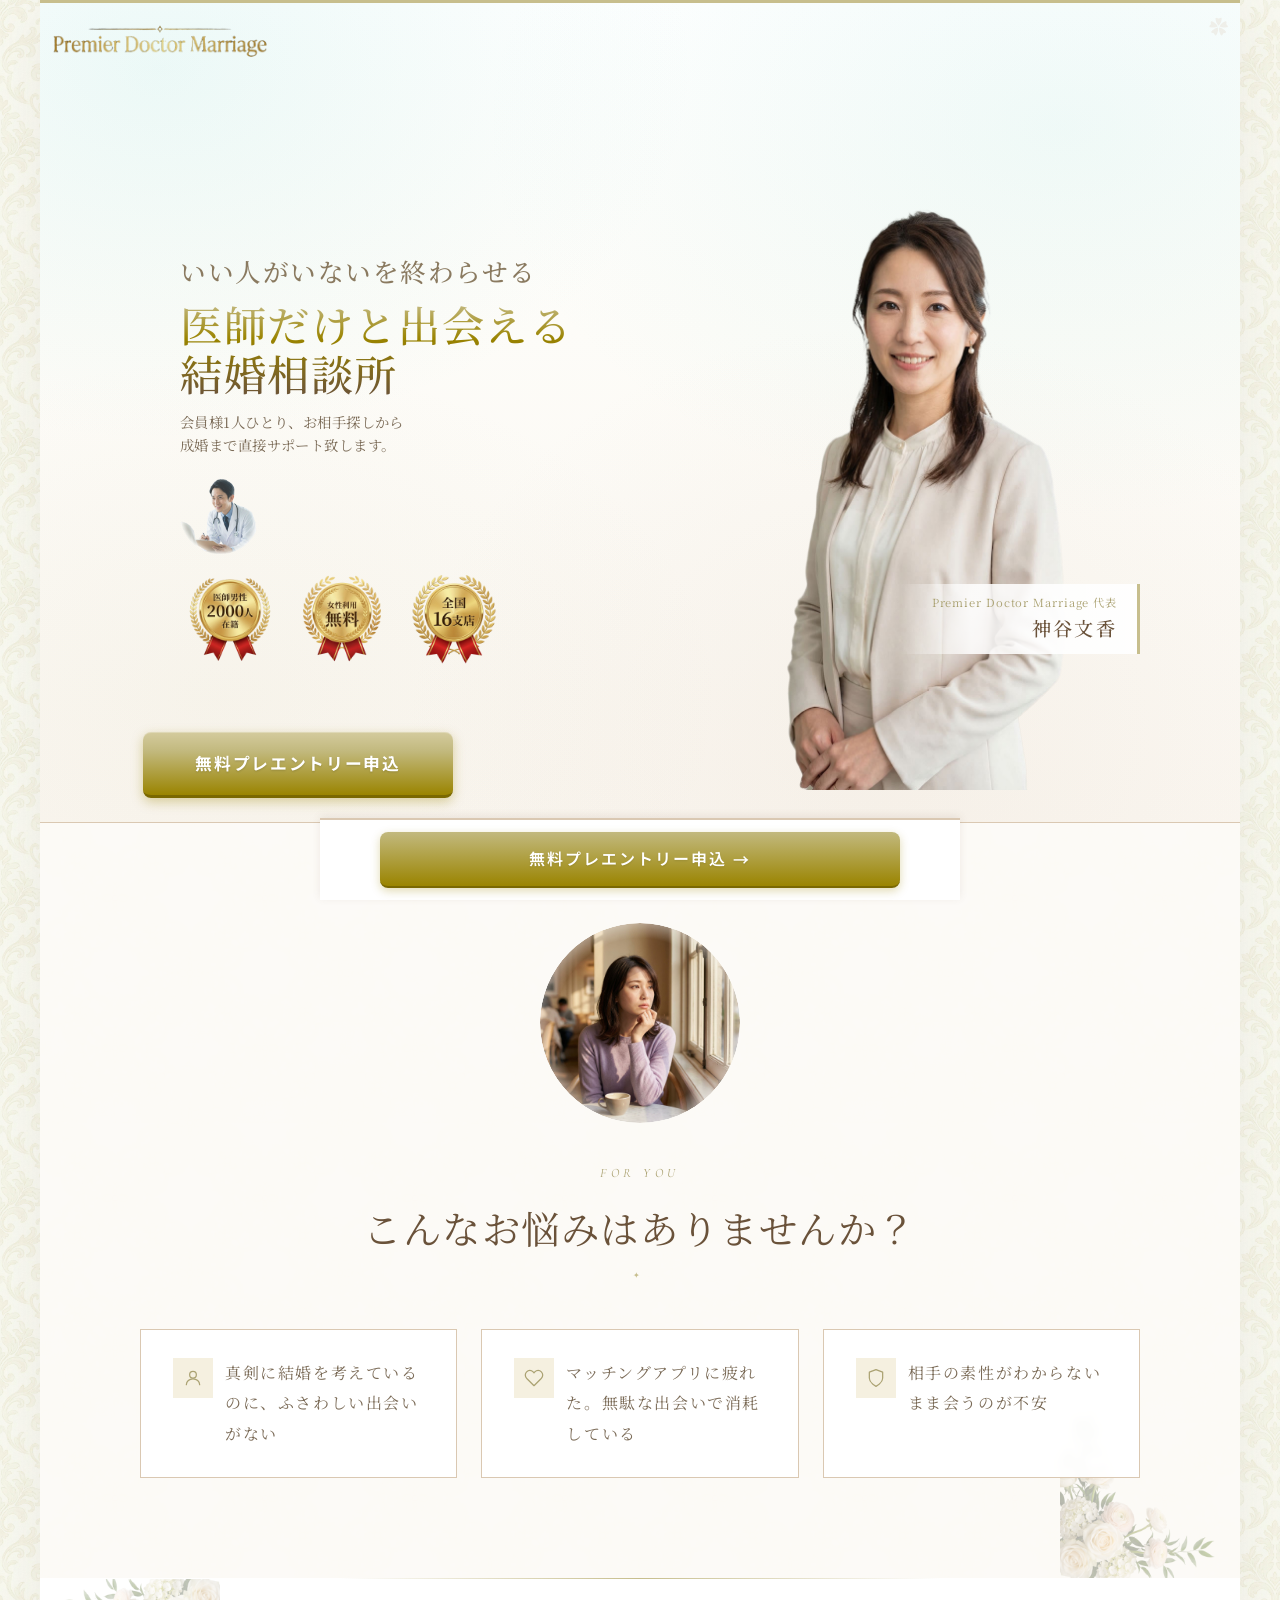
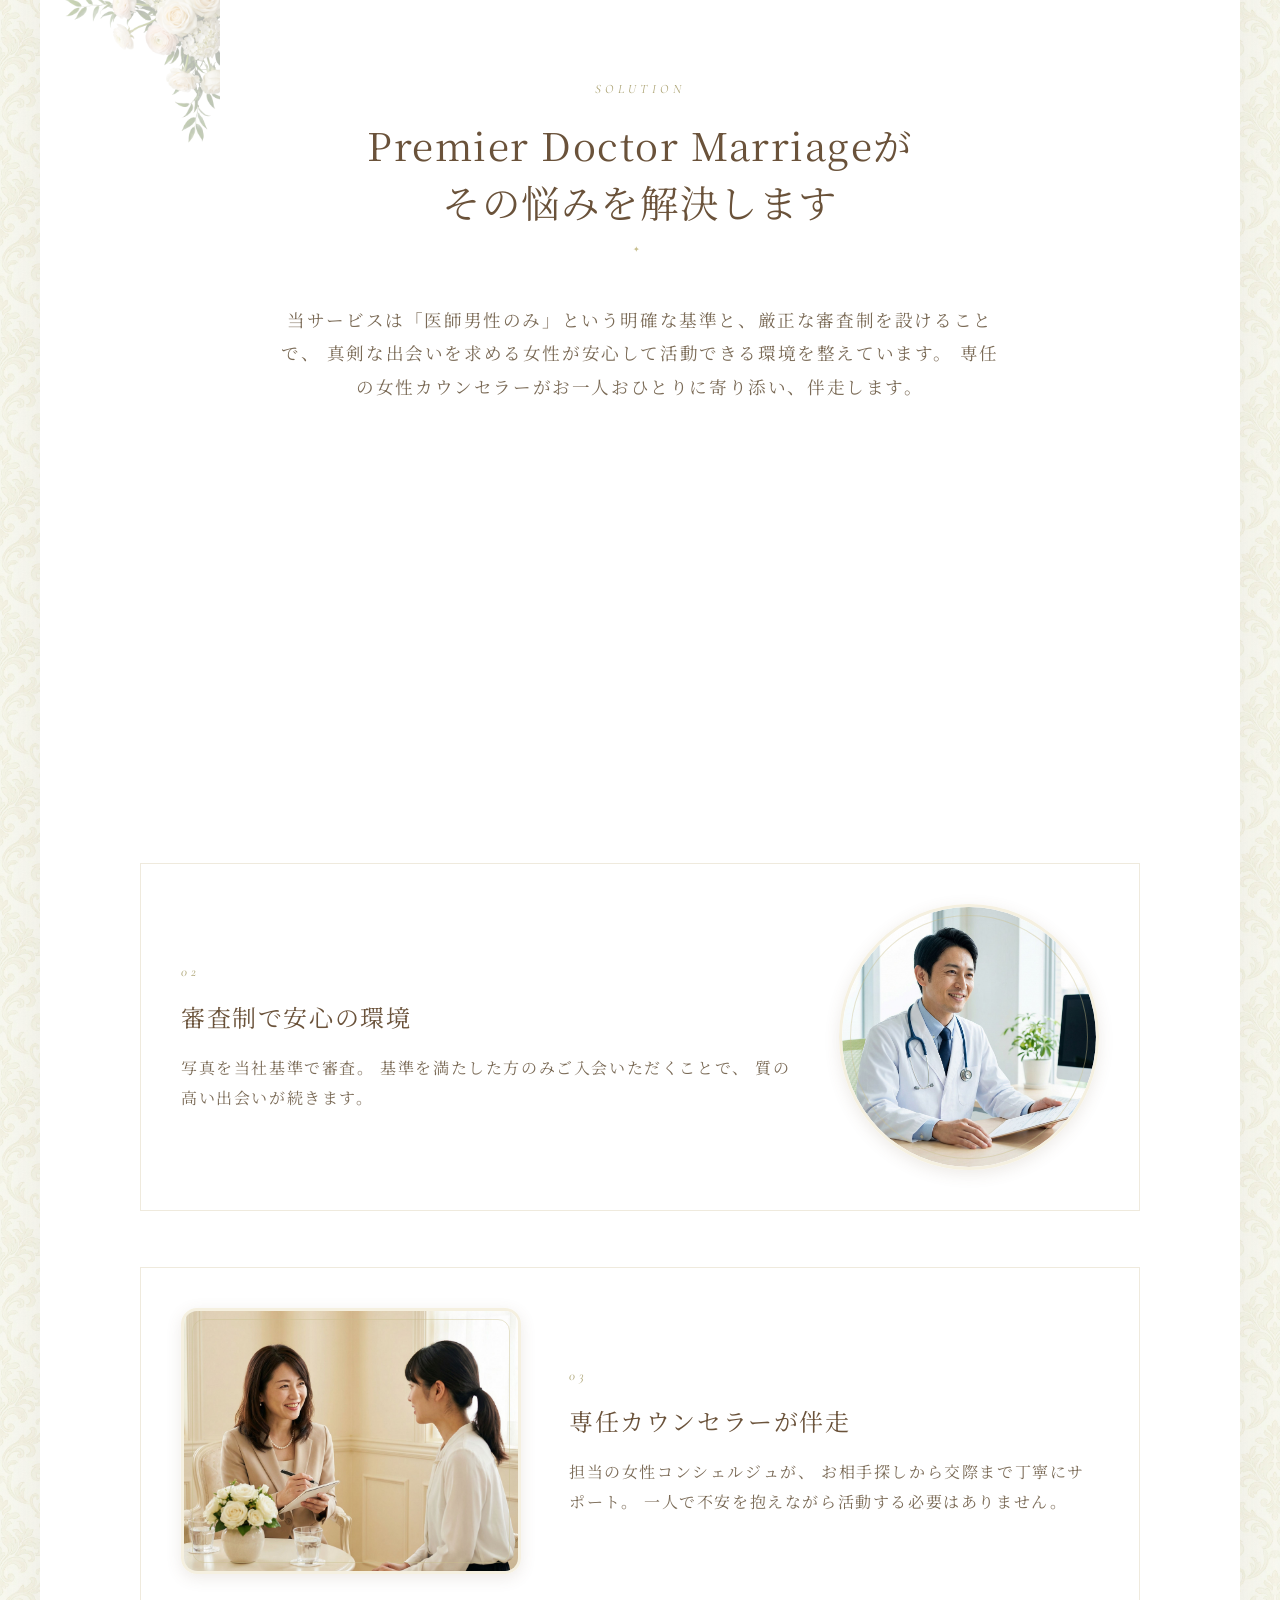
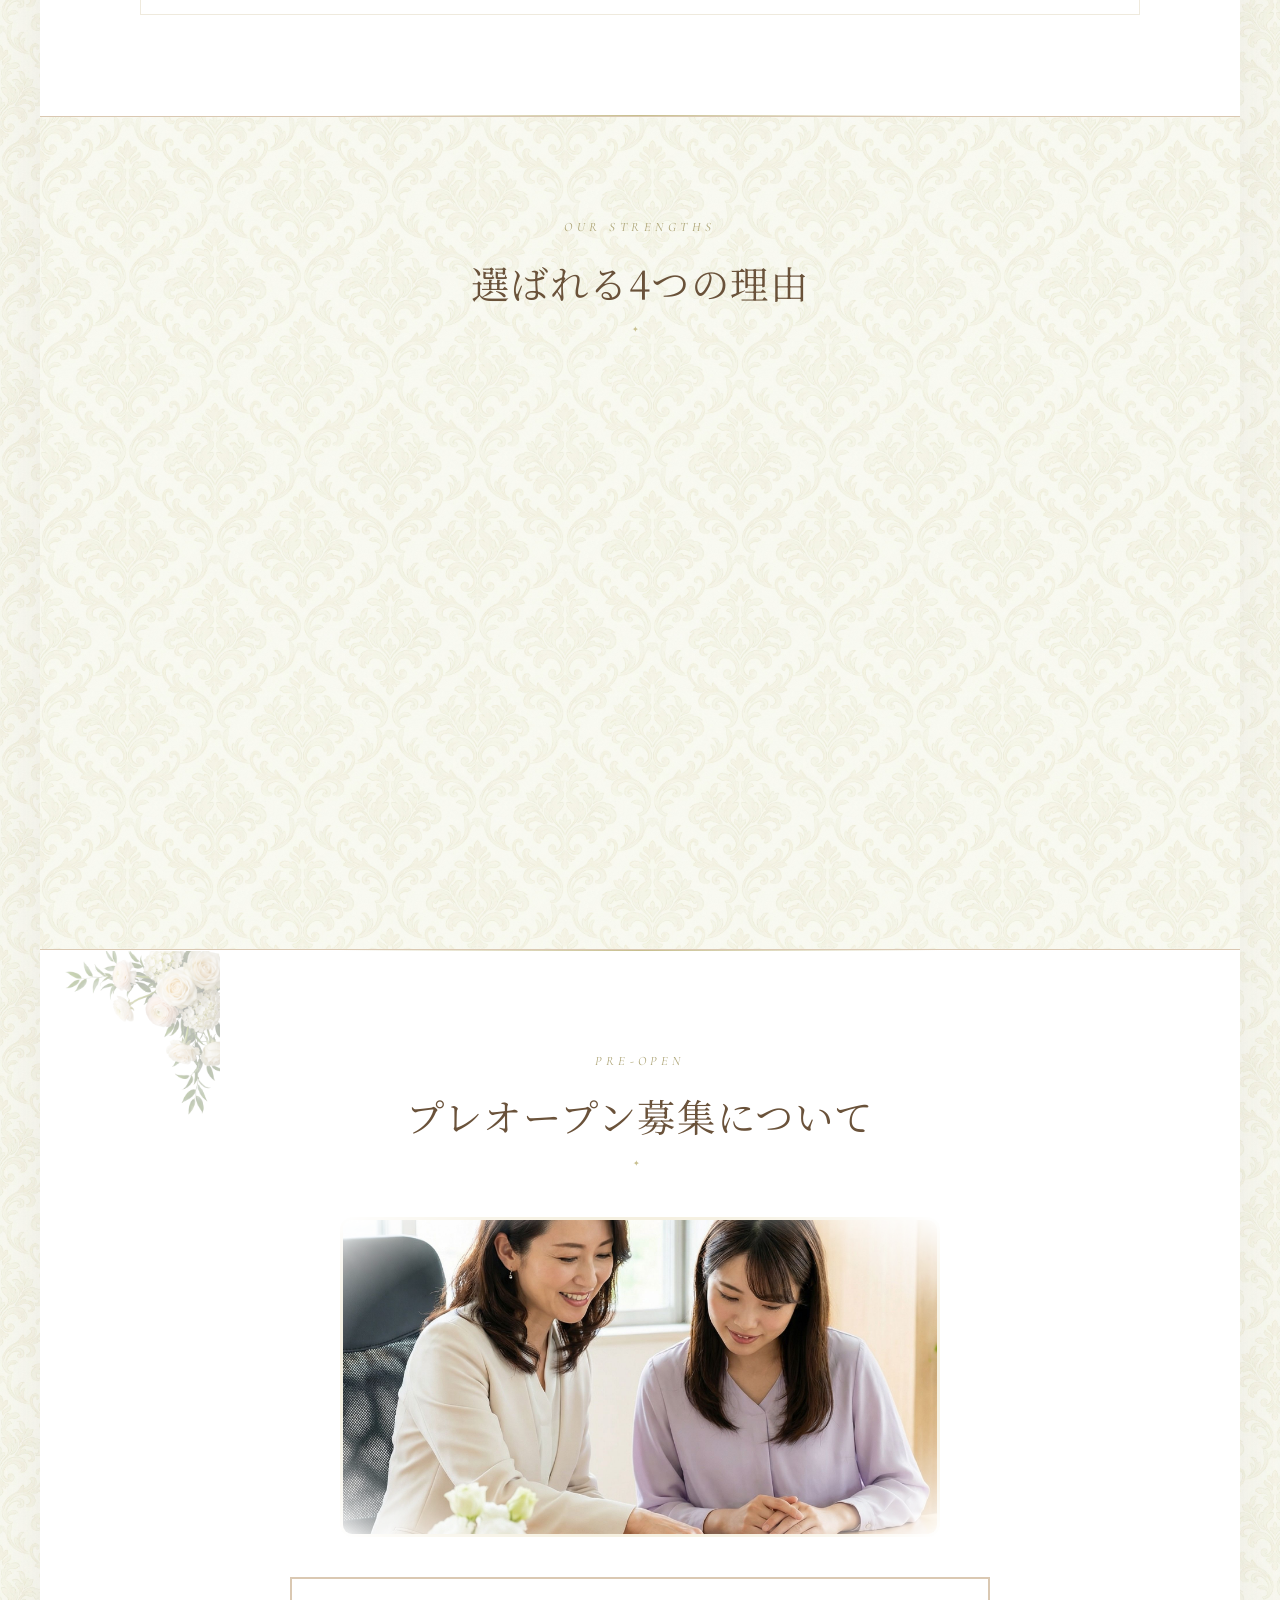
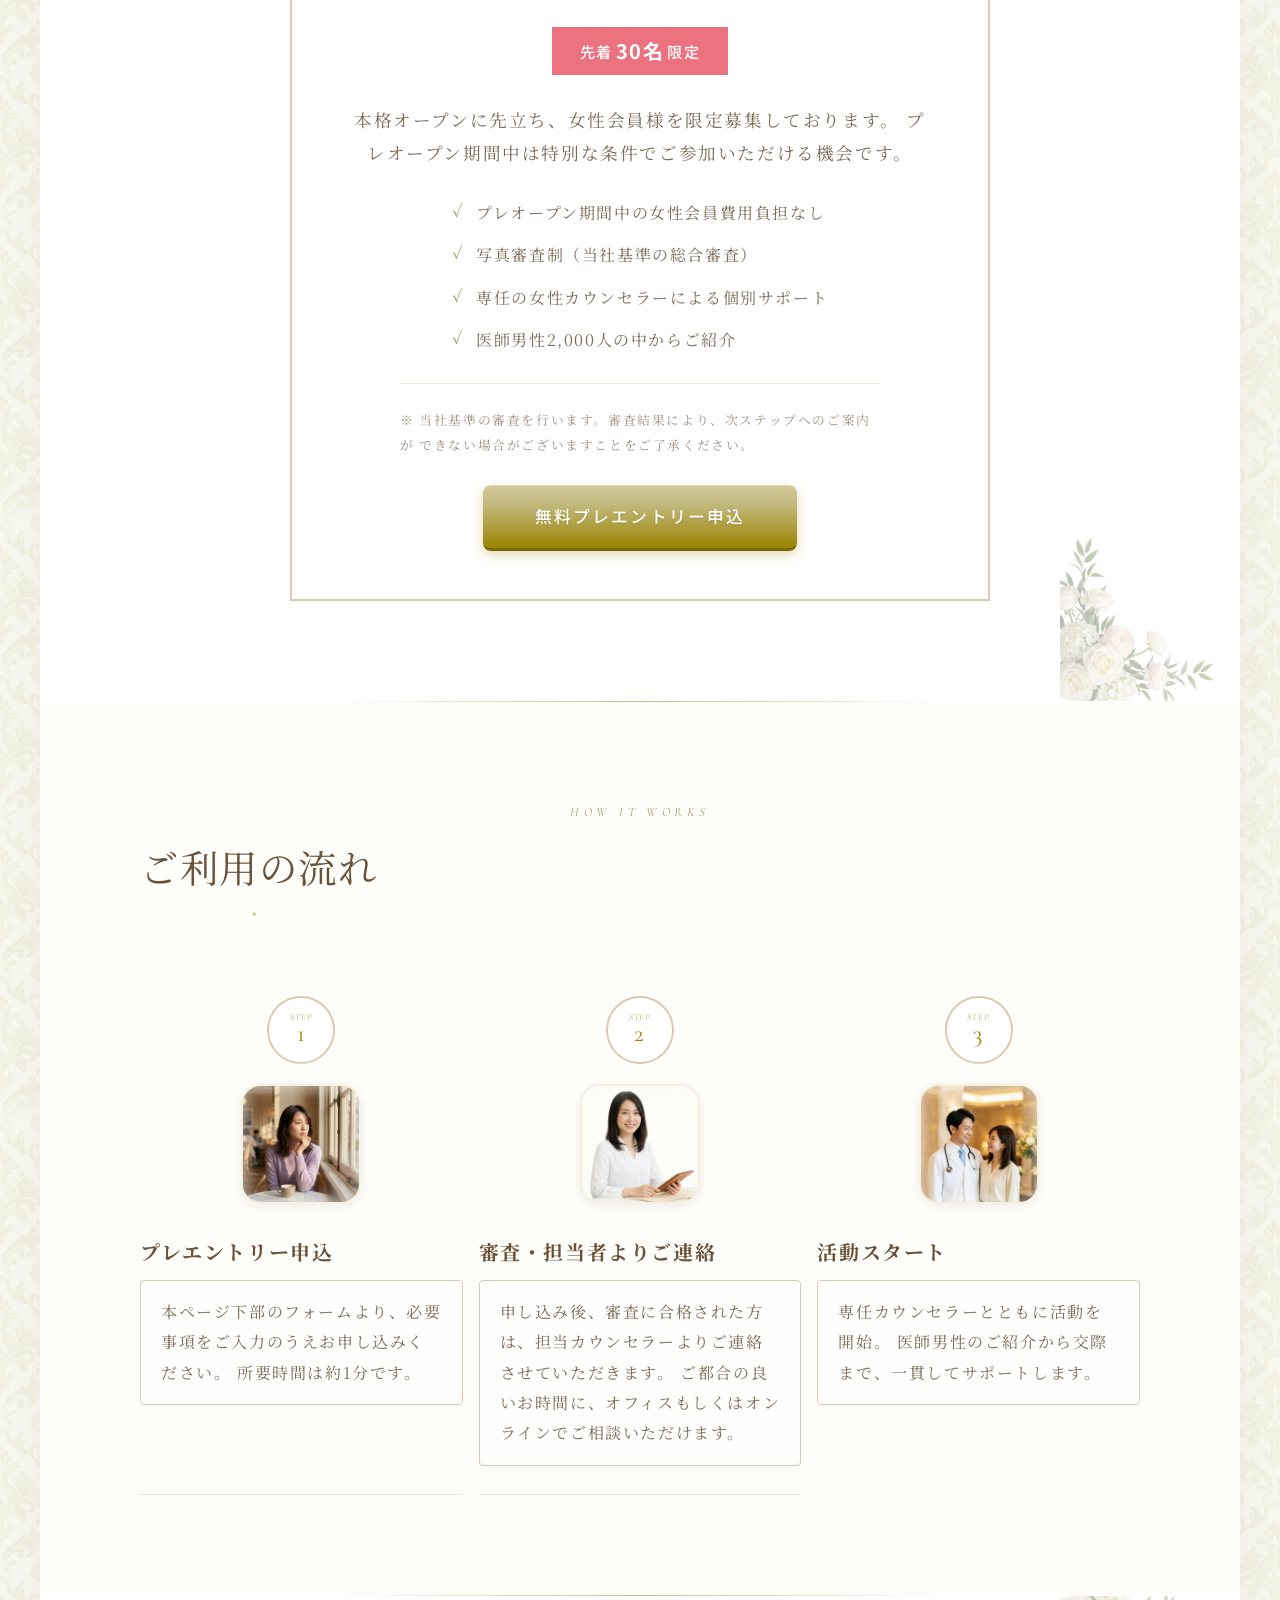
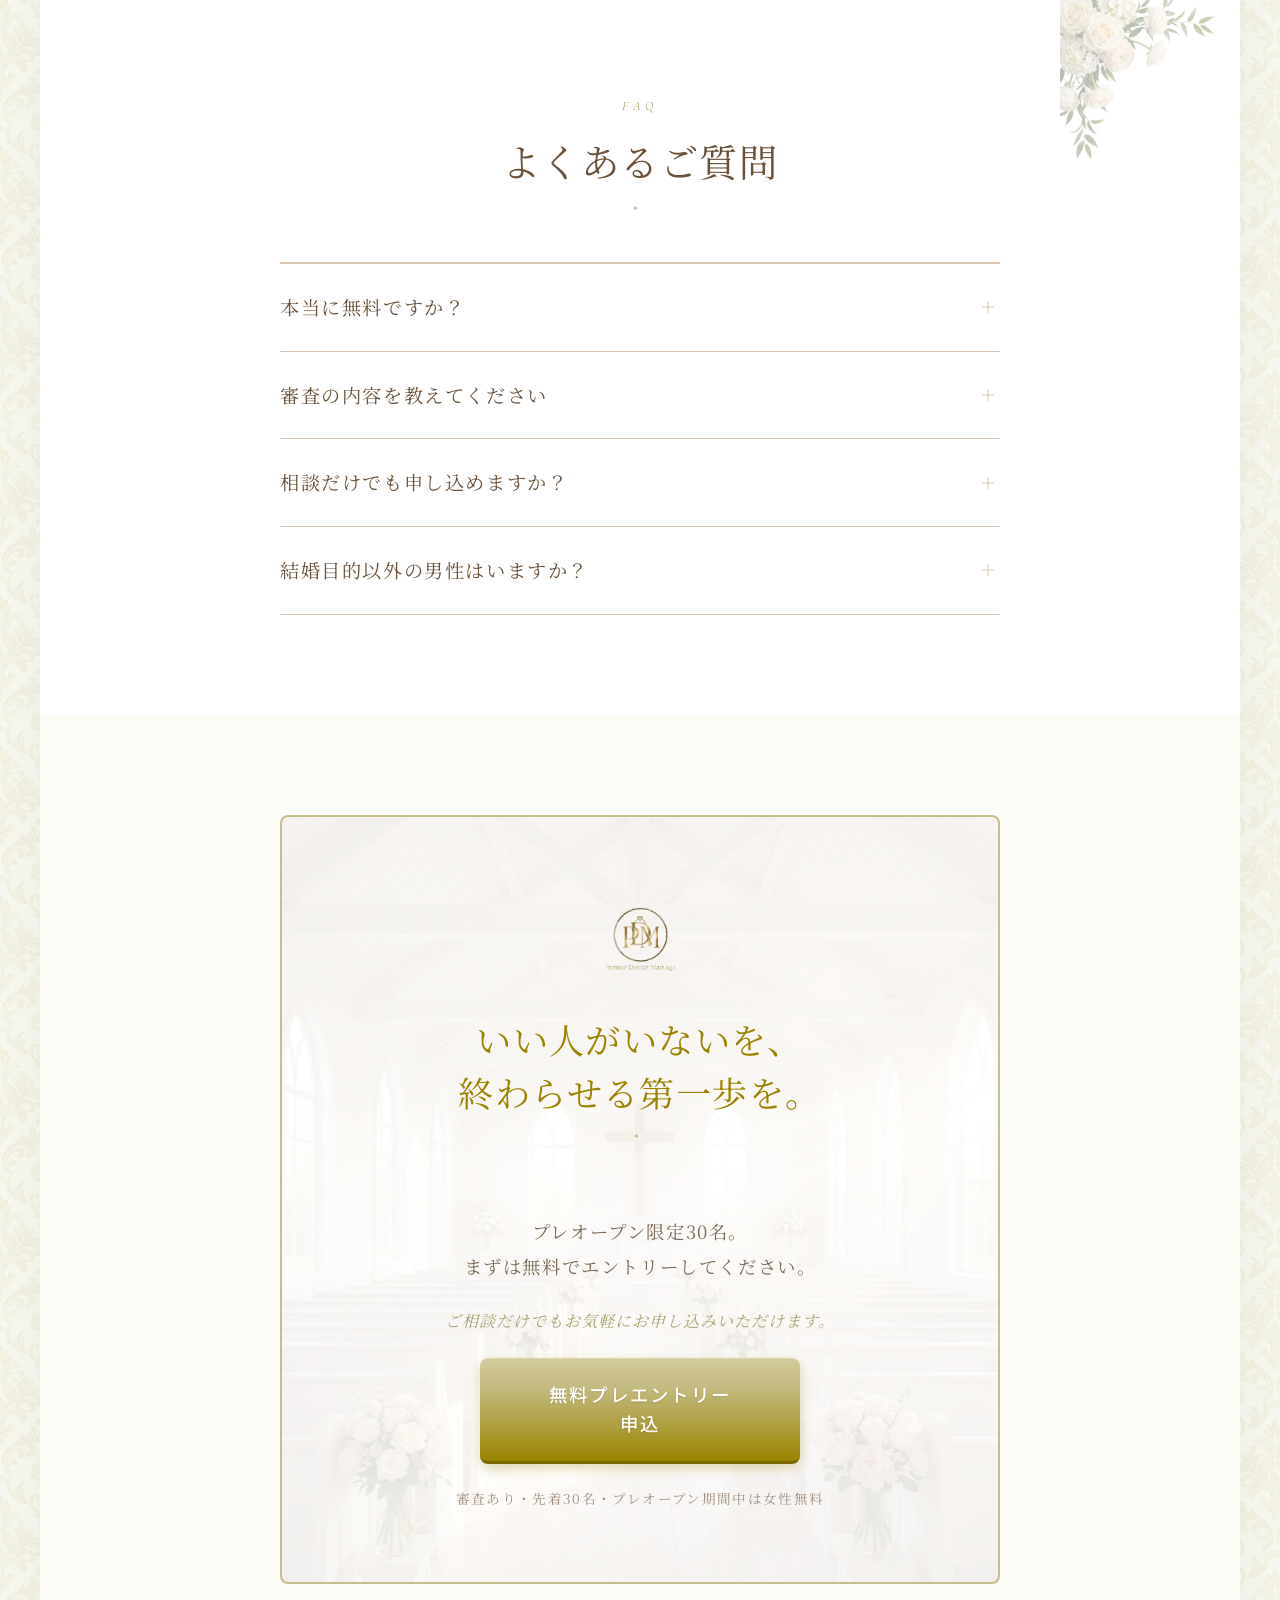
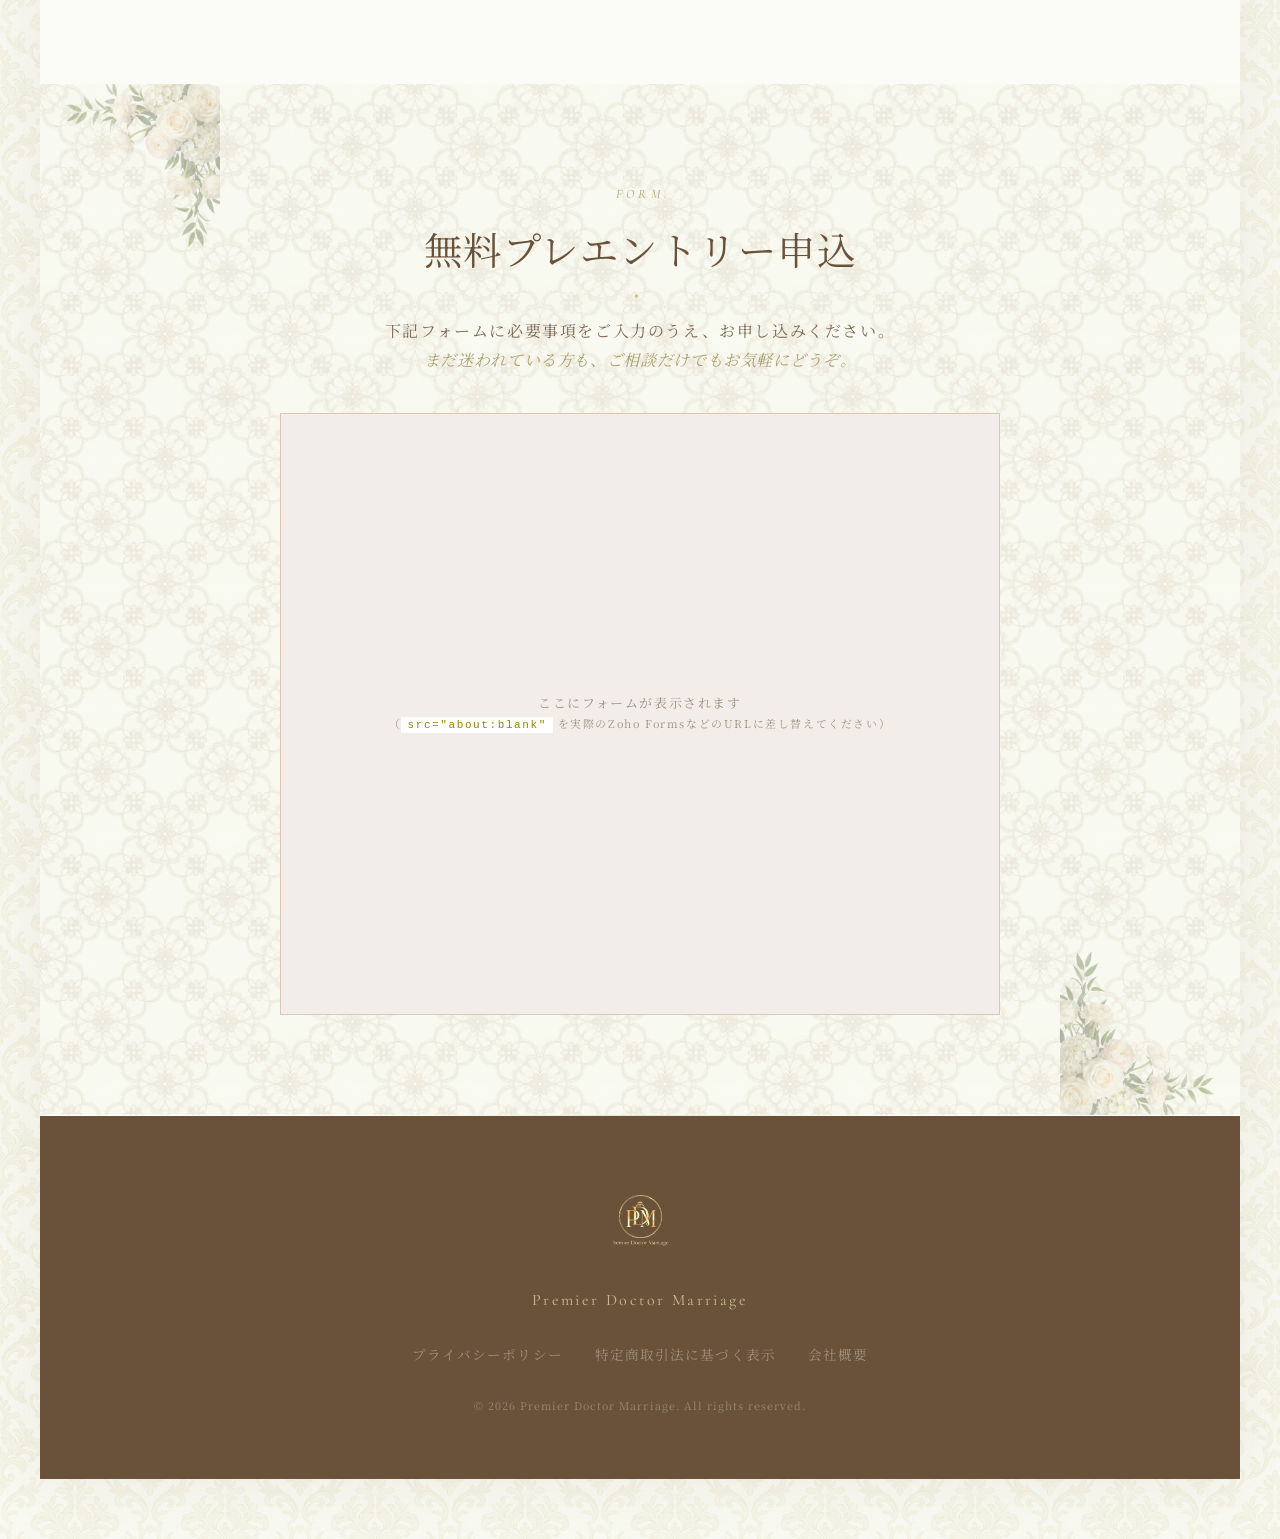
==== commit ca3ef38c: "プロジェクト整理: 未使用ファイル削除・リネーム・CLAUDE.md追加・納品物更新 - hero.png.png → hero.png にリネーム（HTML参照も修正） - 未使用アセット13ファイ" ====
--- a/index.html
+++ b/index.html
@@ -86,7 +86,7 @@
       <!-- 右カラム: 女性写真 + 自己紹介帯 -->
       <div class="fv__right">
         <img
-          src="assets/hero.png.png"
+          src="assets/hero.png"
           alt="Premier Doctor Marriage代表 神谷文香"
           class="fv__photo"
           fetchpriority="high"
